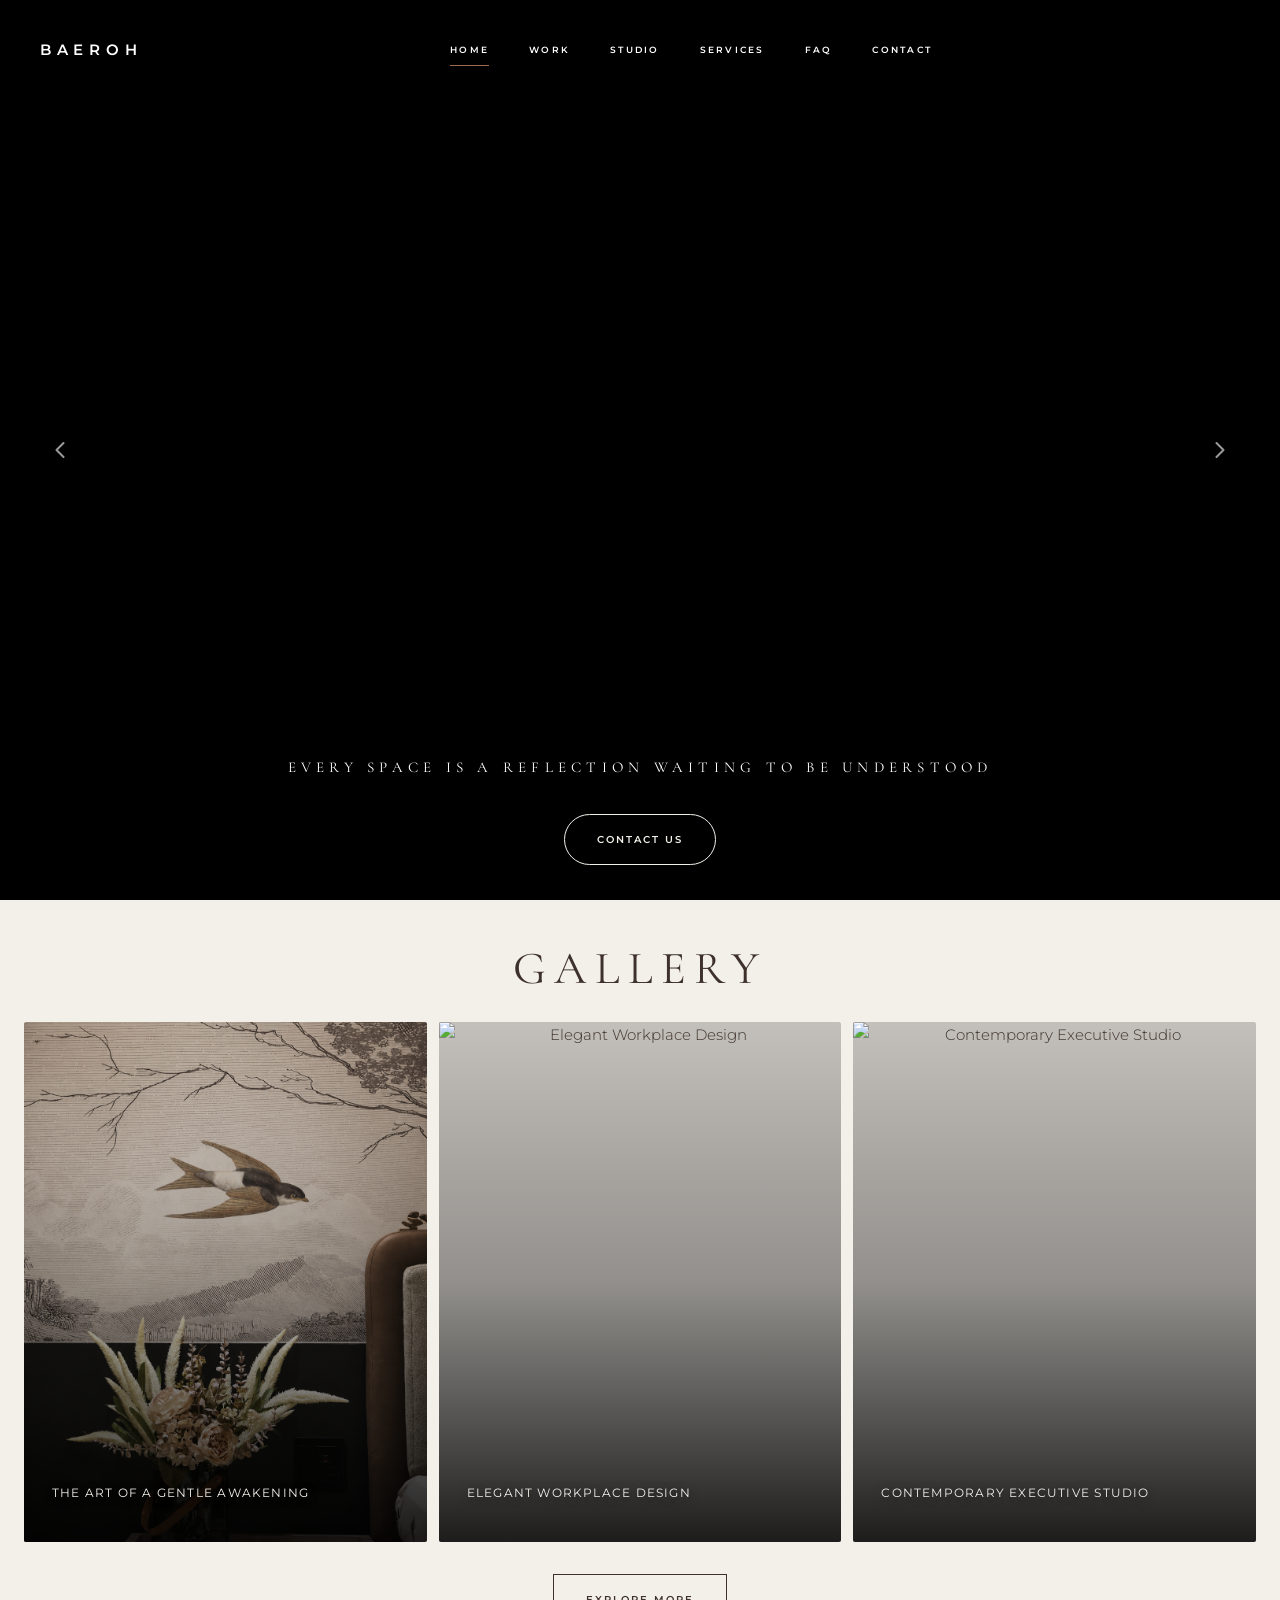
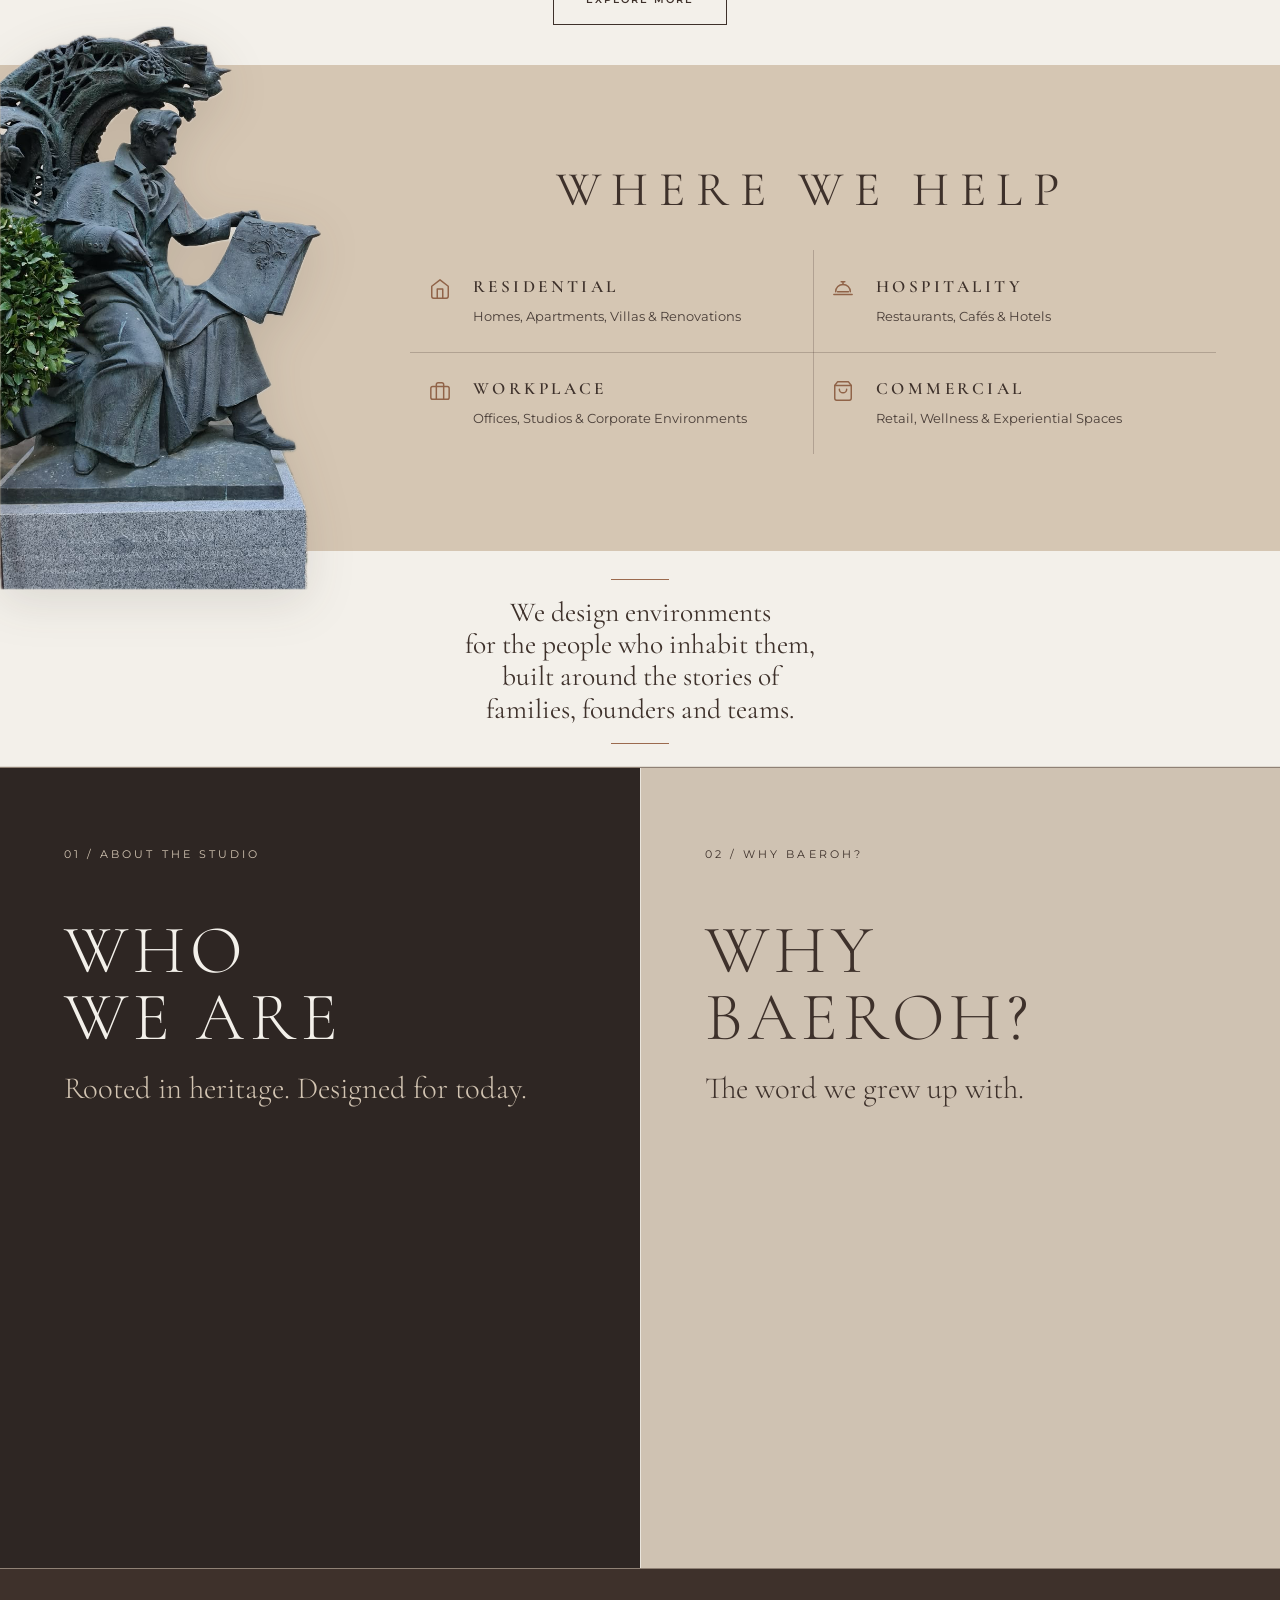
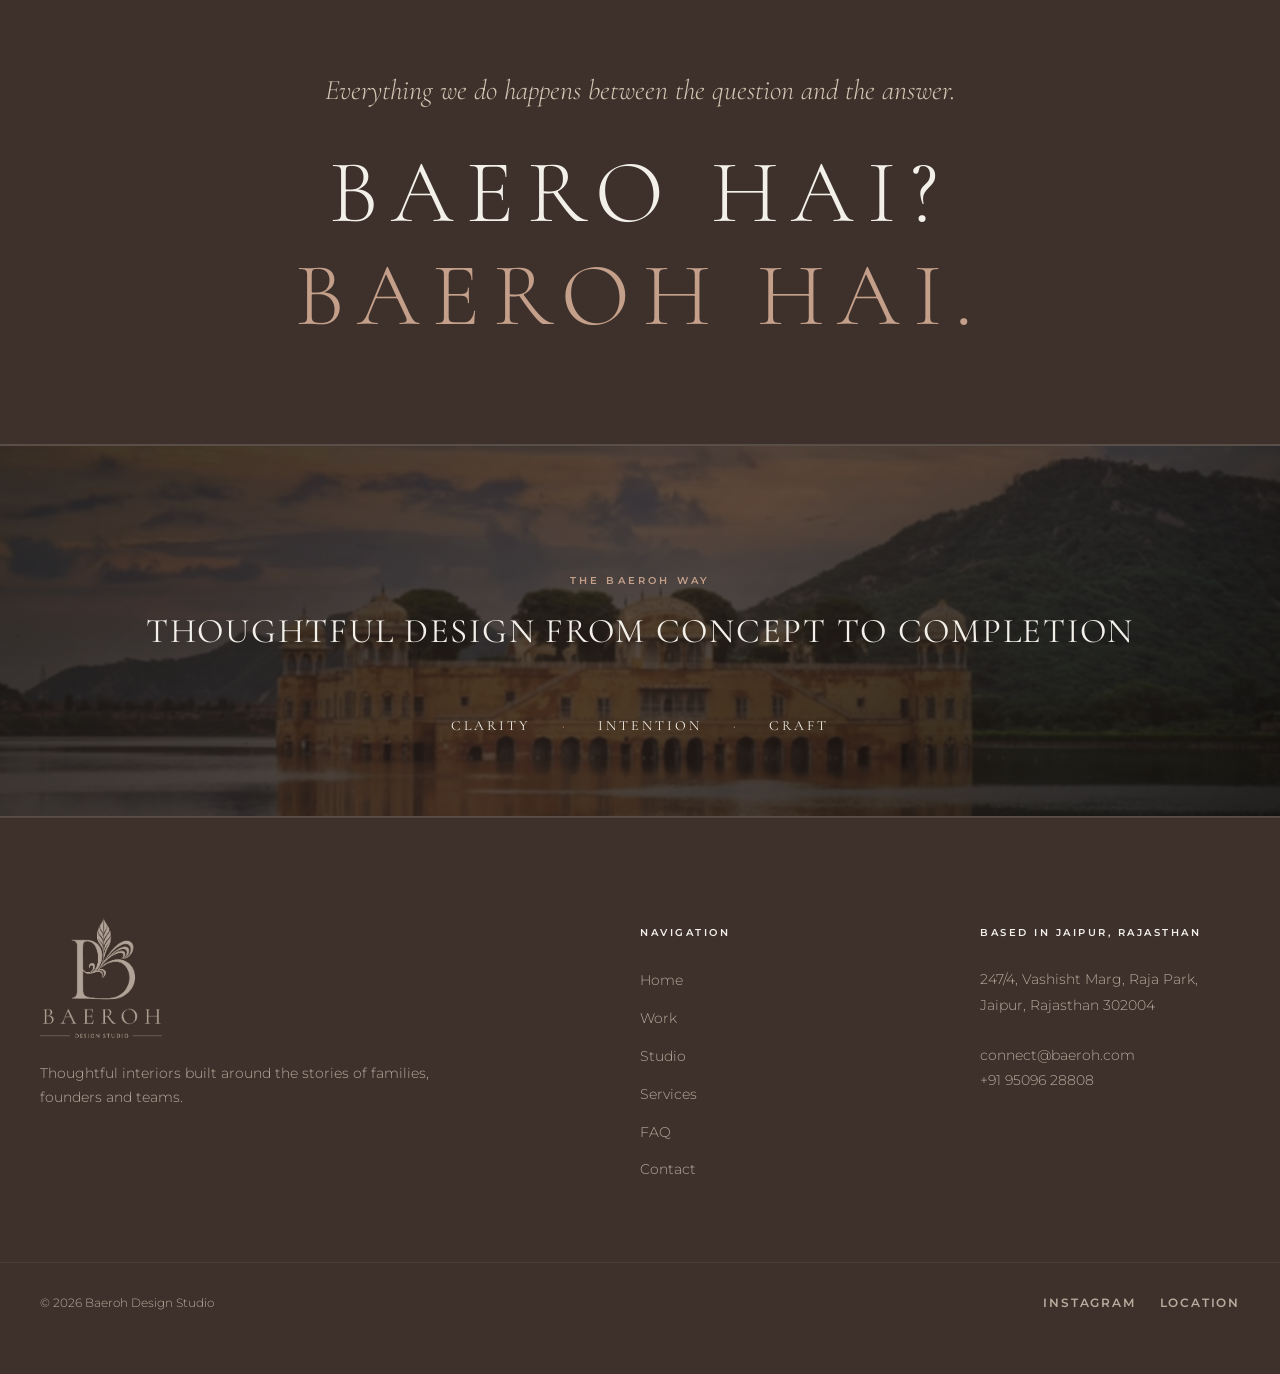
==== index.html @ ee39a7d5 "Restore original typography hierarchy, stacked CormorantGaramond titles and detail classes" ====
<!DOCTYPE html>
<html lang="en">
<head>
  <meta charset="UTF-8">
  <meta name="viewport" content="width=device-width, initial-scale=1.0">
  <script>
    try {
      if (!sessionStorage.getItem('baeroh-loader-seen')) {
        document.documentElement.classList.add('site-loader-enabled');
      }
    } catch (error) {
      document.documentElement.classList.add('site-loader-enabled');
    }
  </script>
  <style>html.site-loader-enabled { background: #3E312B; }</style>
  
  <!-- SEO Meta Tags -->
  <title>Baeroh | Interior Architecture &amp; Design</title>
  <meta name="description" content="Baeroh is an interior architecture and design studio based in Jaipur, Rajasthan, creating thoughtful residential, workplace, hospitality and commercial environments.">
  <link rel="canonical" href="https://aryan13a.github.io/baeroh04/">
  
  <!-- OG Meta Tags -->
  <meta property="og:type" content="website">
  <meta property="og:title" content="Baeroh | Interior Architecture &amp; Design">
  <meta property="og:description" content="We design environments for the people who inhabit them. Thoughtful interior architecture and design.">
  <meta property="og:image" content="https://aryan13a.github.io/baeroh04/assets/logo.png">
  
  <!-- Stylesheets -->
  <link rel="stylesheet" href="style.css?v=9.0">
  <link rel="icon" type="image/png" href="assets/favicon.png?v=6.0">
</head>
<body>
  <div class="site-loader" id="site-loader" role="status" aria-label="Loading Baeroh">
    <div class="site-loader__content">
      <img class="site-loader__logo" src="assets/logo.png" width="614" height="602" alt="Baeroh">
      <span class="site-loader__bar" aria-hidden="true">
        <span class="site-loader__progress"></span>
      </span>
    </div>
  </div>

  <!-- Header -->
  <header id="main-header" class="header-transparent">
    <div class="container header-inner">
      <a href="index.html" class="logo">BAEROH</a>
      <nav>
        <a href="index.html" class="active">Home</a>
        <a href="work.html">Work</a>
        <a href="studio.html">Studio</a>
        <a href="services.html">Services</a>
        <a href="faq.html" data-faq-trigger>FAQ</a>
        <a href="contact.html">Contact</a>
      </nav>
      
      <div style="display: flex; align-items: center; gap: 30px;">
        <button type="button" class="menu-toggle" aria-label="Toggle Menu" aria-expanded="false" aria-controls="mobile-menu">
          <span></span>
          <span></span>
          <span></span>
        </button>
      </div>
    </div>
  </header>

  <!-- Mobile Menu -->
  <div class="mobile-nav" id="mobile-menu" aria-hidden="true" inert>
    <a href="index.html">Home</a>
    <a href="work.html">Work</a>
    <a href="studio.html">Studio</a>
    <a href="services.html">Services</a>
    <a href="faq.html" data-faq-trigger>FAQ</a>
    <a href="contact.html">Contact</a>
  </div>

  <!-- Hero Section with Slideshow (Norm Architects style) -->
  <div class="hero-slider">
    <!-- Slide 1 -->
    <div class="slide active">
      <div class="slide-bg" style="background-image: url('assets/unnamed (1).webp');"></div>
    </div>
    
    <!-- Slide 2 -->
    <div class="slide">
      <div class="slide-bg" style="background-image: url('assets/unnamed (4).webp');"></div>
    </div>
    
    <!-- Slide 3 -->
    <div class="slide">
      <div class="slide-bg" style="background-image: url('assets/bedroom-two.jpeg');"></div>
    </div>

    <div class="slide-content">
      <h1 class="slide-title">Every space is a reflection waiting to be understood</h1>
      <a href="contact.html" class="btn slide-cta-btn">Contact us</a>
    </div>
    
    <!-- Navigation Arrows -->
    <button type="button" class="slider-arrow prev-arrow" aria-label="Previous Slide">
      <svg width="24" height="24" viewBox="0 0 24 24" fill="none" stroke="currentColor" stroke-width="1.8" stroke-linecap="round" stroke-linejoin="round"><polyline points="15 18 9 12 15 6"></polyline></svg>
    </button>
    <button type="button" class="slider-arrow next-arrow" aria-label="Next Slide">
      <svg width="24" height="24" viewBox="0 0 24 24" fill="none" stroke="currentColor" stroke-width="1.8" stroke-linecap="round" stroke-linejoin="round"><polyline points="9 18 15 12 9 6"></polyline></svg>
    </button>
  </div>

  <!-- Selected Work / Recent Projects Section (Home Gallery Accordion) -->
  <section class="fade-in-up home-gallery-section" style="padding-top: 40px; padding-bottom: 40px;">
    <div>
      <div style="margin-bottom: 24px; text-align: center;">
        <h2 class="font-display-section" style="margin: 0; color: var(--color-charcoal);">Gallery</h2>
      </div>

      <div class="home-accordion-container">
        <!-- Project 1: The Art of a Gentle Awakening -->
        <div class="home-accordion-card recent-col" data-project="gentle-awakening">
          <div class="home-accordion-img-wrap">
            <img src="assets/gentle-awakening.png" width="1023" height="1537" alt="The Art of a Gentle Awakening" loading="lazy">
            <div class="home-accordion-overlay">
              <h3 class="home-accordion-title">The Art of a Gentle Awakening</h3>
              <p class="home-accordion-desc">True luxury lies in details that greet you with quiet calm, anchored by grounded tones and refined bedside finishes.</p>
            </div>
          </div>
        </div>

        <!-- Project 2: Elegant Workplace Design -->
        <div class="home-accordion-card recent-col" data-project="elegant-workplace">
          <div class="home-accordion-img-wrap">
            <img src="assets/unnamed (1).webp" width="1219" height="1020" alt="Elegant Workplace Design" loading="lazy">
            <div class="home-accordion-overlay">
              <h3 class="home-accordion-title">Elegant Workplace Design</h3>
              <p class="home-accordion-desc">A tailored corporate studio blending tactile timber, warm tones, and functional elegance.</p>
            </div>
          </div>
        </div>

        <!-- Project 3: Contemporary Executive Studio -->
        <div class="home-accordion-card recent-col" data-project="executive-studio">
          <div class="home-accordion-img-wrap">
            <img src="assets/unnamed (2).webp" width="784" height="1020" alt="Contemporary Executive Studio" loading="lazy">
            <div class="home-accordion-overlay">
              <h3 class="home-accordion-title">Contemporary Executive Studio</h3>
              <p class="home-accordion-desc">Refined workplace architecture crafting an atmosphere of calm authority.</p>
            </div>
          </div>
        </div>
      </div>

      <div style="text-align: center; margin-top: 32px;">
        <a class="btn btn-dark" href="work.html">Explore More</a>
      </div>
    </div>
  </section>

  <!-- Where We Help Section -->
  <section class="where-we-help-section fade-in-up" aria-label="Where We Help">
    <div class="where-we-help-banner-wrapper">
      <div class="where-we-help-statue-container">
        <img src="assets/statue-cutout.png" width="610" height="1070" alt="Architectural statue sculpture" class="where-we-help-statue-img" loading="lazy">
      </div>

      <div class="where-we-help-banner-content">
        <div class="where-we-help-header">
          <h2 class="where-we-help-title">WHERE WE HELP</h2>
        </div>

        <div class="where-we-help-services-grid">
          <article class="where-we-help-service-item">
            <svg class="where-we-help-service-icon" width="22" height="22" viewBox="0 0 24 24" fill="none" stroke="currentColor" stroke-width="1.6" stroke-linecap="round" stroke-linejoin="round" aria-hidden="true">
              <path d="m3 9 9-7 9 7v11a2 2 0 0 1-2 2H5a2 2 0 0 1-2-2z"></path>
              <polyline points="9 22 9 12 15 12 15 22"></polyline>
            </svg>
            <div class="where-we-help-service-copy">
              <h3 class="where-we-help-service-title">RESIDENTIAL</h3>
              <p class="where-we-help-service-desc">Homes, Apartments, Villas &amp; Renovations</p>
            </div>
          </article>

          <article class="where-we-help-service-item">
            <svg class="where-we-help-service-icon" width="22" height="22" viewBox="0 0 24 24" fill="none" stroke="currentColor" stroke-width="1.6" stroke-linecap="round" stroke-linejoin="round" aria-hidden="true">
              <path d="M4 15a8 8 0 0 1 16 0"></path>
              <path d="M2 18h20"></path>
              <path d="M6 15h12"></path>
              <path d="M12 4v3"></path>
              <path d="M10 4h4"></path>
            </svg>
            <div class="where-we-help-service-copy">
              <h3 class="where-we-help-service-title">HOSPITALITY</h3>
              <p class="where-we-help-service-desc">Restaurants, Cafés &amp; Hotels</p>
            </div>
          </article>

          <article class="where-we-help-service-item">
            <svg class="where-we-help-service-icon" width="22" height="22" viewBox="0 0 24 24" fill="none" stroke="currentColor" stroke-width="1.6" stroke-linecap="round" stroke-linejoin="round" aria-hidden="true">
              <rect x="2" y="7" width="20" height="14" rx="2"></rect>
              <path d="M16 21V5a2 2 0 0 0-2-2h-4a2 2 0 0 0-2 2v16"></path>
            </svg>
            <div class="where-we-help-service-copy">
              <h3 class="where-we-help-service-title">WORKPLACE</h3>
              <p class="where-we-help-service-desc">Offices, Studios &amp; Corporate Environments</p>
            </div>
          </article>

          <article class="where-we-help-service-item">
            <svg class="where-we-help-service-icon" width="22" height="22" viewBox="0 0 24 24" fill="none" stroke="currentColor" stroke-width="1.6" stroke-linecap="round" stroke-linejoin="round" aria-hidden="true">
              <path d="M6 2 3 6v14a2 2 0 0 0 2 2h14a2 2 0 0 0 2-2V6l-3-4Z"></path>
              <path d="M3 6h18"></path>
              <path d="M16 10a4 4 0 0 1-8 0"></path>
            </svg>
            <div class="where-we-help-service-copy">
              <h3 class="where-we-help-service-title">COMMERCIAL</h3>
              <p class="where-we-help-service-desc">Retail, Wellness &amp; Experiential Spaces</p>
            </div>
          </article>
        </div>
      </div>
    </div>
  </section>

  <!-- Baeroh Philosophy Quote -->
  <section class="home-philosophy-quote fade-in-up" aria-label="Baeroh Philosophy Quote">
    <div class="home-philosophy-quote__inner">
      <span class="home-philosophy-quote__rule" aria-hidden="true"></span>
      <p>
        <span>We design environments</span>
        <span>for the people who inhabit them,</span>
        <span>built around the stories of</span>
        <span>families, founders and teams.</span>
      </p>
      <span class="home-philosophy-quote__rule" aria-hidden="true"></span>
    </div>
  </section>

  <!-- The Story Behind Baeroh: About the Studio + Why Baeroh? -->
  <section class="story-split" id="story-behind-baeroh" data-story-split aria-label="About the Studio and Why Baeroh">
    <!-- LEFT PANEL: Charcoal -->
    <article class="story-panel story-panel--origin" id="story-panel-origin" data-story-panel="origin" aria-labelledby="story-origin-title" tabindex="0">
      <img class="story-split__image story-split__image--origin" src="assets/charcoal-watermark.png" width="1484" height="1060" alt="" aria-hidden="true" loading="lazy">
      <div class="story-split__inner story-split__inner--origin">
        <div class="story-split__column">
          <span class="story-split__label">01 / ABOUT THE STUDIO</span>
          <h2 class="story-split__title story-split__title--origin" id="story-origin-title">
            <span>WHO</span>
            <span>WE ARE</span>
          </h2>
          <p class="story-split__lead story-split__lead--origin">Rooted in heritage. Designed for today.</p>

          <div class="story-split__footer">
            <div class="story-split__details story-split__details--origin" id="story-origin-details">
              <p class="story-split__detail-lead">Baeroh is an interior design studio based in Jaipur.</p>
              <p>Half of what we know came from Italy, where we learned to see a space long before it exists. The other half came from home, where we learned that seeing is the easy part.</p>
              <p class="story-split__detail-quote">A drawing is only a promise. We stay on site until it is kept.</p>
              <p class="story-split__detail-signoff">We would rather a space be unmistakably yours than unmistakably ours. We know the work is done when someone stands inside it and feels more understood than when they walked in.</p>
            </div>
          </div>
        </div>
      </div>
    </article>

    <!-- RIGHT PANEL: Ivory -->
    <article class="story-panel story-panel--name" id="story-panel-name" data-story-panel="name" aria-labelledby="story-name-title" tabindex="0">
      <img class="story-split__image story-split__image--name" src="assets/mushroom-taupe-watermark.png" width="1484" height="1060" alt="" aria-hidden="true" loading="lazy">
      <div class="story-split__inner story-split__inner--name">
        <div class="story-split__column">
          <span class="story-split__label">02 / WHY BAEROH?</span>
          <h2 class="story-split__title story-split__title--name" id="story-name-title">
            <span>WHY</span>
            <span>BAEROH?</span>
          </h2>
          <p class="story-split__lead">The word we grew up with.</p>

          <div class="story-split__footer">
            <div class="story-split__details story-split__details--name" id="story-name-details">
              <p class="story-split__detail-lead">Some names are invented. Ours was already being spoken.</p>
              <p><em>Baero hai.</em> Do you know? I know. In Rajasthan it is how something worth passing on gets passed on, because nobody knows everything and everybody knows something.</p>
              <p>We pressed the two words together and kept them.</p>
              <p class="story-split__detail-signoff">You know the life. We know the making.</p>
            </div>
          </div>
        </div>
      </div>
    </article>
  </section>

  <!-- BELOW BOTH: Standalone Statement Banner -->
  <section class="story-banner-standalone fade-in-up" aria-label="Between Question and Answer">
    <div class="container text-center">
      <p class="story-banner__kicker">Everything we do happens between the question and the answer.</p>
      <div class="story-banner__heading">
        <span class="story-banner__q">BAERO HAI?</span>
        <span class="story-banner__a">BAEROH HAI.</span>
      </div>
    </div>
  </section>

  <!-- Approach Section -->
  <section class="approach-editorial fade-in-up">
    <div class="approach-editorial-bg" style="background-image: url('assets/approach-section-bg.jpeg');"></div>
    <div class="approach-editorial-mask"></div>
    <div class="approach-editorial-shell">
      <div class="approach-editorial-inner">
        <div class="approach-editorial-heading">
          <span class="font-label">The Baeroh Way</span>
          <h2>Thoughtful Design from Concept to Completion</h2>
        </div>
      </div>
      <p class="approach-editorial-detail">Clarity <span>&middot;</span> Intention <span>&middot;</span> Craft</p>
    </div>
  </section>

  <!-- Project Detail Lightbox (Dynamic Modal) -->
  <div class="project-modal" role="dialog" aria-modal="true" aria-label="Project details" aria-hidden="true" inert>
    <button type="button" class="modal-close" aria-label="Close Project">
      <span></span>Close
    </button>
    <div class="modal-content">
      <!-- Dynamically Injected by JS -->
    </div>
  </div>

  <!-- Footer -->
  <footer>
    <div class="container footer-grid">
      <div class="footer-brand">
        <img src="assets/logo.png" width="614" height="602" alt="Baeroh Logo" class="footer-logo" loading="lazy">
        <p class="font-body-copy" style="font-size: 14px;">Thoughtful interiors built around the stories of families, founders and teams.</p>
      </div>
      <div class="footer-links">
        <span class="font-label" style="color: var(--color-ivory);">Navigation</span>
        <ul style="margin-top: 24px;">
          <li><a href="index.html">Home</a></li>
          <li><a href="work.html">Work</a></li>
          <li><a href="studio.html">Studio</a></li>
          <li><a href="services.html">Services</a></li>
          <li><a href="faq.html" data-faq-trigger>FAQ</a></li>
          <li><a href="contact.html">Contact</a></li>
        </ul>
      </div>
      <div class="footer-links">
        <span class="font-label" style="color: var(--color-ivory);">Based in Jaipur, Rajasthan</span>
        <p style="margin-top: 24px; font-size: 14px; color: var(--color-taupe); line-height: 1.8;">
          <a href="https://www.google.com/maps/place/Baeroh+Design+Studio/@26.8921555,75.8314193,17z/data=!3m1!4b1!4m6!3m5!1s0x396db7003423f92f:0xc23689486fbf39b3!8m2!3d26.8921555!4d75.8314193!16s%2Fg%2F11zbff_2l9?entry=ttu&amp;g_ep=EgoyMDI2MDcyNy4wIKXMDSoASAFQAw%3D%3D" target="_blank" rel="noopener noreferrer" style="color: inherit; text-decoration: none;">247/4, Vashisht Marg, Raja Park,<br>Jaipur, Rajasthan 302004</a><br>
          <br>
          <a href="mailto:connect@baeroh.com">connect@baeroh.com</a><br>
          <a href="tel:+919509628808">+91 95096 28808</a>
        </p>
      </div>
    </div>
    <div class="container footer-bottom">
      <p>&copy; 2026 Baeroh Design Studio</p>
      <div class="social-links">
        <a href="https://www.instagram.com/baerohdesigns/" target="_blank" rel="noopener noreferrer">Instagram</a>
        <a href="https://www.google.com/maps/place/Baeroh+Design+Studio/@26.8921555,75.8314193,17z/data=!3m1!4b1!4m6!3m5!1s0x396db7003423f92f:0xc23689486fbf39b3!8m2!3d26.8921555!4d75.8314193!16s%2Fg%2F11zbff_2l9?entry=ttu&amp;g_ep=EgoyMDI2MDcyNy4wIKXMDSoASAFQAw%3D%3D" target="_blank" rel="noopener noreferrer">Location</a>
      </div>
    </div>
  </footer>


  <!-- Scripts -->
  <script src="script.js?v=7.9"></script>
</body>
</html>
---- style.css ----
/* 
  Baeroh Design Studio CSS Reference & Design System
  Based on the Baeroh Colour & Typography Specification
*/

/* Imports & Fonts */
@import url('https://fonts.googleapis.com/css2?family=Cormorant+Garamond:ital,wght@0,300;0,400;0,500;0,600;1,300;1,400;1,500;1,600&family=Montserrat:ital,wght@0,300;0,400;0,600;0,700;1,300;1,400;1,600;1,700&display=swap');

:root {
  /* Color Tokens */
  --color-ivory: #F3F0EA;
  --color-sand: #D2C4B2;
  --color-taupe: #B8AA9D;
  --color-charcoal: #3E312B;
  --color-olive: #6B6857;
  --color-cinnamon: #9B6A4E;
  --color-cinnamon-tint: #C49F8A;
  --color-cinnamon-deep: #906348;
  --color-sandstone: #8D806F;
  --color-where-help: #D5C6B3;

  /* Typography */
  --font-display: 'Cormorant Garamond', serif;
  --font-body: 'Montserrat', sans-serif;

  /* Grid & Spacing */
  --max-width: 1280px;
  --header-height: 100px;
  --header-height-fixed: 80px;
}

/* Reset & Base Styles */
* {
  box-sizing: border-box;
  margin: 0;
  padding: 0;
}

html {
  scroll-behavior: smooth;
  background-color: var(--color-ivory);
  color: var(--color-charcoal);
  font-family: var(--font-body);
  font-weight: 300; /* Body copy is Light (300) */
  -webkit-font-smoothing: antialiased;
  max-width: 100%;
  overflow-x: hidden;
  scrollbar-width: none;
  -ms-overflow-style: none;
}

body {
  max-width: 100%;
  overflow-x: hidden;
  line-height: 1.7;
  font-size: 15px;
  scrollbar-width: none;
  -ms-overflow-style: none;
}

/* Branded page loader */
.site-loader {
  position: fixed;
  inset: 0;
  z-index: 20000;
  display: none;
  place-items: center;
  overflow: hidden;
  min-height: 100vh;
  min-height: 100svh;
  padding:
    env(safe-area-inset-top)
    env(safe-area-inset-right)
    env(safe-area-inset-bottom)
    env(safe-area-inset-left);
  background: var(--color-charcoal);
  clip-path: inset(0);
  opacity: 0;
  visibility: hidden;
  pointer-events: none;
  transition:
    opacity 250ms ease-out,
    visibility 250ms step-start,
    clip-path 500ms cubic-bezier(0.22, 1, 0.36, 1);
}

html.site-loader-enabled,
html.site-loader-enabled body {
  overflow: hidden;
}

html.site-loader-enabled .site-loader {
  display: grid;
}

.site-loader.is-active {
  opacity: 1;
  visibility: visible;
  pointer-events: auto;
}

.site-loader__content {
  display: flex;
  flex-direction: column;
  align-items: center;
  gap: clamp(26px, 3.2vh, 36px);
  transform: translateY(-4vh);
  transition:
    opacity 250ms ease-out,
    transform 250ms ease-out;
}

.site-loader__logo {
  display: block;
  width: clamp(142px, 13vw, 188px);
  height: auto;
  opacity: 0;
  transform: translateY(8px);
  transition:
    opacity 450ms ease-out 80ms,
    transform 450ms cubic-bezier(0.22, 1, 0.36, 1) 80ms;
}

.site-loader.is-active .site-loader__logo {
  opacity: 1;
  transform: translateY(0);
}

.site-loader__bar {
  position: relative;
  display: block;
  width: 240px;
  height: 2px;
  overflow: hidden;
  background: rgba(243, 240, 234, 0.18);
  opacity: 0;
  transition: opacity 300ms ease-out 230ms;
}

.site-loader.is-active .site-loader__bar {
  opacity: 1;
}

.site-loader__progress {
  position: absolute;
  inset: 0;
  background: var(--color-cinnamon);
  transform: scaleX(0);
  transform-origin: left center;
  transition: transform 320ms ease-out;
}

.site-loader.is-content-leaving .site-loader__content {
  opacity: 0;
  transform: translateY(calc(-4vh - 6px));
}

.site-loader.is-leaving {
  clip-path: inset(0 0 100% 0);
  pointer-events: none;
}

@media (max-width: 768px) {
  .site-loader__content {
    gap: 26px;
  }

  .site-loader__logo {
    width: 138px;
  }

  .site-loader__bar {
    width: 170px;
  }
}

@media (prefers-reduced-motion: reduce) {
  .site-loader,
  .site-loader__content,
  .site-loader__logo,
  .site-loader__bar,
  .site-loader__progress {
    transform: none;
    transition:
      opacity 180ms ease-out,
      visibility 180ms step-start;
  }

  .site-loader.is-leaving {
    clip-path: inset(0);
    opacity: 0;
    visibility: hidden;
  }
}

h1, h2, h3, h4, h5, h6 {
  font-family: var(--font-display);
  font-weight: 400;
  text-transform: uppercase;
  letter-spacing: 0.18em;
}

a {
  color: inherit;
  text-decoration: none;
  transition: color 0.3s ease, border-color 0.3s ease;
}

:where(a, button, input, textarea, select, [tabindex]):focus-visible {
  outline: 2px solid var(--color-cinnamon);
  outline-offset: 4px;
}

/* Hide the document scrollbar without disabling scrolling. */
html::-webkit-scrollbar,
body::-webkit-scrollbar {
  width: 0;
  height: 0;
  display: none;
}

/* Typography Classes */
.font-display-hero {
  font-family: var(--font-display);
  font-weight: 300;
  font-size: clamp(44px, 6vw, 84px);
  line-height: 1.1;
  text-transform: uppercase;
  letter-spacing: 0.18em;
  overflow-wrap: break-word;
  word-wrap: break-word;
}

@media (max-width: 768px) {
  .font-display-hero {
    font-size: clamp(28px, 8vw, 48px);
    letter-spacing: 0.1em;
  }
}

.font-display-section {
  font-family: var(--font-display);
  font-weight: 400;
  font-size: clamp(28px, 4vw, 46px);
  line-height: 1.25;
  text-transform: uppercase;
  letter-spacing: 0.18em;
}

.font-display-lead {
  font-family: var(--font-display);
  font-weight: 300;
  font-size: clamp(16px, 2vw, 22px);
  line-height: 1.5;
}

.font-body-copy {
  font-family: var(--font-body);
  font-weight: 300;
  font-size: 15px;
  line-height: 1.7;
}

/* Capitalized labels */
.font-label {
  font-family: var(--font-body);
  font-weight: 600;
  font-size: 10px;
  line-height: 1.3;
  text-transform: uppercase;
  letter-spacing: 0.25em;
  color: var(--color-olive);
}

.font-quote {
  font-family: var(--font-body);
  font-style: italic;
  font-weight: 300;
  font-size: clamp(16px, 2.2vw, 26px);
  line-height: 1.5;
}

/* Emphasis inside body copy is italic Cormorant Garamond, not bold Montserrat */
.em-serif {
  font-family: var(--font-display);
  font-style: italic;
  font-weight: 400;
}

/* Layout Utilities */
.container {
  width: 100%;
  max-width: var(--max-width);
  margin: 0 auto;
  padding: 0 40px;
}

@media (max-width: 768px) {
  .container {
    padding: 0 24px;
  }
}

section {
  padding: 120px 0;
  position: relative;
}

@media (max-width: 768px) {
  section {
    padding: 80px 0;
  }
}

.bg-sand {
  background-color: var(--color-sand);
}

.bg-charcoal {
  background-color: var(--color-charcoal);
  color: var(--color-ivory);
}

.bg-charcoal .font-label {
  color: var(--color-taupe);
}

.bg-charcoal .cinnamon-text {
  color: var(--color-cinnamon-tint);
}

.cinnamon-text {
  color: var(--color-cinnamon-deep);
}

.methodology-heading {
  margin-top: 20px;
  color: var(--color-ivory);
  font-size: clamp(30px, 2.8vw, 42px);
  letter-spacing: 0.12em;
  white-space: nowrap;
}

.methodology-intro {
  max-width: none;
}

@media (max-width: 768px) {
  .methodology-heading {
    font-size: clamp(28px, 8vw, 38px);
    white-space: normal;
  }
}

/* Header & Navigation */
header {
  position: fixed;
  top: 0;
  left: 0;
  width: 100%;
  height: var(--header-height);
  z-index: 1100;
  display: flex;
  align-items: center;
  transition: all 0.5s cubic-bezier(0.16, 1, 0.3, 1);
  background-color: transparent;
}

header.scrolled {
  height: var(--header-height-fixed);
  background-color: rgba(243, 240, 234, 0.95);
  backdrop-filter: blur(10px);
  border-bottom: 1px solid var(--color-sandstone);
}

header .header-inner {
  display: flex;
  justify-content: space-between;
  align-items: center;
  width: 100%;
}

.logo {
  display: flex;
  align-items: center;
  font-family: var(--font-body);
  font-weight: 600;
  font-size: 15px;
  text-transform: uppercase;
  letter-spacing: 0.38em;
  color: var(--color-charcoal);
  transition: color 0.4s ease, opacity 0.3s ease;
  text-decoration: none;
}

.logo:hover {
  opacity: 0.85;
}

header.header-transparent .logo {
  color: #ffffff;
}

header.scrolled .logo {
  color: var(--color-charcoal);
}

header.menu-open .logo {
  color: var(--color-charcoal) !important;
}

header nav {
  display: flex;
  gap: 40px;
}

header nav a {
  position: relative;
  font-family: var(--font-body);
  font-weight: 600;
  font-size: 9px;
  text-transform: uppercase;
  letter-spacing: 0.25em;
  padding: 8px 0;
  color: var(--color-charcoal);
  transition: color 0.4s ease;
}

header.header-transparent nav a {
  color: #ffffff;
}

header nav a::after {
  content: '';
  position: absolute;
  bottom: 0;
  left: 0;
  width: 100%;
  height: 1px;
  background-color: var(--color-cinnamon);
  transform: scaleX(0);
  transform-origin: right;
  transition: transform 0.4s cubic-bezier(0.16, 1, 0.3, 1);
}

header nav a:hover::after,
header nav a.active::after {
  transform: scaleX(1);
  transform-origin: left;
}

.search-icon-btn {
  color: var(--color-charcoal);
  transition: color 0.4s ease;
}

header.header-transparent .search-icon-btn {
  color: #ffffff;
}

/* Mobile Menu Toggle */
.menu-toggle {
  display: none;
  flex-direction: column;
  justify-content: space-between;
  width: 22px;
  height: 11px;
  padding: 0;
  background: transparent;
  border: none;
  cursor: pointer;
  z-index: 110;
}
body.modal-active .menu-toggle {
  display: none !important;
}

.menu-toggle span {
  width: 100%;
  height: 1px;
  background-color: var(--color-charcoal);
  transition: all 0.3s ease;
}

header.header-transparent .menu-toggle span {
  background-color: #ffffff;
}

@media (max-width: 768px) {
  :root {
    --header-height: 72px;
    --header-height-fixed: 64px;
  }

  header nav {
    display: none;
  }

  .menu-toggle {
    display: flex;
  }

  header .container {
    padding-inline: 22px;
  }
}

/* Mobile Fullscreen Menu */
.mobile-nav {
  position: fixed;
  top: 0;
  left: 0;
  width: 100%;
  height: 100vh;
  height: 100dvh;
  background-color: var(--color-ivory);
  z-index: 1090;
  display: flex;
  flex-direction: column;
  justify-content: center;
  align-items: center;
  gap: 24px;
  opacity: 0;
  pointer-events: none;
  transition: opacity 0.5s ease;
}

.mobile-nav.active {
  opacity: 1;
  pointer-events: auto;
}

.mobile-nav a {
  font-family: var(--font-body);
  font-weight: 600;
  font-size: 16px;
  text-transform: uppercase;
  letter-spacing: 0.25em;
  color: var(--color-charcoal);
  transition: color 0.3s ease;
}

.mobile-nav a:hover {
  color: var(--color-cinnamon);
}

.menu-toggle.active span:nth-child(1) {
  transform: translateY(5px) rotate(45deg);
}

.menu-toggle.active span:nth-child(2) {
  opacity: 0;
}

.menu-toggle.active span:nth-child(3) {
  transform: translateY(-5px) rotate(-45deg);
}

.menu-toggle.active span {
  background-color: var(--color-charcoal) !important;
}

/* Hero Section & Slider (Norm Architects style) */
.hero-slider {
  position: relative;
  width: 100%;
  height: 100vh;
  overflow: hidden;
  background-color: #000000;
}

.slide {
  position: absolute;
  top: 0;
  left: 0;
  width: 100%;
  height: 100%;
  opacity: 0;
  transition: opacity 1.5s cubic-bezier(0.25, 0.46, 0.45, 0.94);
  display: flex;
  flex-direction: column;
  justify-content: flex-end;
  align-items: center;
  z-index: 1;
}

.slide.active {
  opacity: 1;
  z-index: 2;
}

.slide-bg {
  position: absolute;
  top: 0;
  left: 0;
  width: 100%;
  height: 100%;
  background-size: cover;
  background-position: center;
  transform: scale(1.02);
  transition: transform 8s cubic-bezier(0.25, 0.46, 0.45, 0.94);
  filter: brightness(0.7);
}

.slide.active .slide-bg {
  transform: scale(1);
}

.slide-content {
  position: absolute;
  left: 50%;
  bottom: 35px; /* Shifted downwards */
  z-index: 3;
  color: #ffffff;
  text-align: center;
  width: 100%;
  max-width: 800px;
  padding: 0 40px;
  transform: translateX(-50%);
  opacity: 1;
}

.slide-title {
  font-family: var(--font-display);
  font-weight: 400;
  font-size: 15px;
  text-transform: uppercase;
  letter-spacing: 0.35em;
  margin-bottom: 24px;
  color: #ffffff;
}

.slide-cta-btn {
  display: inline-flex;
  align-items: center;
  justify-content: center;
  margin-top: 10px;
  text-decoration: none;
  backdrop-filter: blur(6px);
  background-color: rgba(255, 255, 255, 0.12);
  border: 1px solid rgba(255, 255, 255, 0.4);
  color: #ffffff;
  padding: 12px 32px;
  border-radius: 50px;
  font-family: var(--font-body);
  font-weight: 600;
  font-size: 11px;
  letter-spacing: 0.2em;
  text-transform: uppercase;
  transition: all 0.35s cubic-bezier(0.16, 1, 0.3, 1);
}

.slide-cta-btn:hover {
  background-color: #ffffff;
  color: var(--color-charcoal);
  border-color: #ffffff;
  transform: translateY(-2px);
  box-shadow: 0 8px 24px rgba(0, 0, 0, 0.2);
}

.slide-desc {
  display: none;
}

/* Slider Controls */
.slider-arrow {
  position: absolute;
  top: 50%;
  transform: translateY(-50%);
  background: transparent;
  border: none;
  color: rgba(255, 255, 255, 0.6);
  cursor: pointer;
  z-index: 10;
  padding: 16px;
  display: flex;
  align-items: center;
  justify-content: center;
  transition: color 0.3s ease, transform 0.3s ease;
  outline: none;
}

.slider-arrow svg {
  width: 28px;
  height: 28px;
  stroke: currentColor;
  transition: transform 0.3s cubic-bezier(0.16, 1, 0.3, 1);
}

.slider-arrow:hover {
  color: #ffffff;
}

.prev-arrow {
  left: 30px;
}

.prev-arrow:hover svg {
  transform: translateX(-4px);
}

.next-arrow {
  right: 30px;
}

.next-arrow:hover svg {
  transform: translateX(4px);
}

.slider-dots {
  position: absolute;
  bottom: 40px;
  left: 50%;
  transform: translateX(-50%);
  z-index: 10;
  display: none !important;
  gap: 8px;
}

.slider-dot {
  position: relative;
  flex: 1 1 33.333%;
  width: 40px;
  height: 32px;
  padding: 0;
  border: 0;
  background: transparent;
  cursor: pointer;
}

.slider-dot::after {
  content: '';
  position: absolute;
  top: 50%;
  left: 0;
  width: 100%;
  height: 2px;
  background: transparent;
  transform: translateY(-50%);
  transition: background-color 360ms ease-out;
}

.slider-dot.active::after {
  background-color: var(--color-cinnamon-tint);
}

.slider-dot:focus-visible {
  outline: 1px solid rgba(243, 240, 234, 0.8);
  outline-offset: 1px;
}

/* Buttons */
.btn-group {
  display: flex;
  gap: 20px;
  justify-content: center;
  margin-top: 40px;
}

.btn {
  display: inline-block;
  font-family: var(--font-body);
  font-weight: 600;
  font-size: 10px;
  text-transform: uppercase;
  letter-spacing: 0.2em;
  padding: 16px 32px;
  border: 1px solid var(--color-ivory);
  background-color: transparent;
  color: var(--color-ivory);
  cursor: pointer;
  transition: all 0.3s ease;
}

.btn:hover {
  background-color: var(--color-ivory);
  color: var(--color-charcoal);
}

.btn-primary {
  background-color: var(--color-cinnamon);
  border-color: var(--color-cinnamon);
}

.btn-primary:hover {
  background-color: var(--color-cinnamon-deep);
  border-color: var(--color-cinnamon-deep);
  color: var(--color-ivory);
}

.btn-dark {
  border-color: var(--color-charcoal);
  color: var(--color-charcoal);
}

.btn-dark:hover {
  background-color: var(--color-charcoal);
  color: var(--color-ivory);
}

/* Hero Slider Responsiveness Optimization */
@media (max-width: 768px) {
  .hero-slider {
    height: 80vh;
    height: 80dvh;
  }
  .slide-content {
    bottom: 30px;
    padding: 0 24px;
  }
  .slide-desc {
    font-size: 12px;
    max-width: 580px;
    margin: 0 auto;
  }
  .prev-arrow {
    left: 12px;
  }
  .next-arrow {
    right: 12px;
  }
  .slider-arrow {
    font-size: 20px;
    padding: 10px;
  }

  /* Optimize Background Position focal points for mobile view */
  .slide:nth-of-type(1) .slide-bg {
    background-position: 35% center;
  }
  .slide:nth-of-type(2) .slide-bg {
    background-position: 75% center;
  }
  .slide:nth-of-type(3) .slide-bg {
    background-position: 40% center;
  }
  .slide:nth-of-type(4) .slide-bg {
    background-position: 25% center;
  }
}

@media (max-width: 500px) {
  .slide-content {
    bottom: 25px;
  }
}

/* Text Section & Spacing */
.text-lead-container {
  max-width: 800px;
  margin: 0 auto 60px auto;
  text-align: center;
}

.text-lead-container h2 {
  margin-bottom: 24px;
}

.narrative-editorial {
  background-color: var(--color-ivory);
  overflow: hidden;
  padding: 60px 0 50px;
}

.narrative-editorial-inner {
  width: 100%;
  max-width: 1400px;
  margin: 0 auto;
  padding: 0 7vw;
  display: grid;
  grid-template-columns: minmax(0, 58%) minmax(0, 42%);
  gap: clamp(48px, 6vw, 90px);
  align-items: center;
}

.narrative-copy {
  display: grid;
  grid-template-columns: 1px minmax(0, 1fr);
  gap: 34px;
  align-items: start;
  max-width: 620px;
  animation: narrativeFadeUp 900ms cubic-bezier(0.16, 1, 0.3, 1) both;
}

.narrative-rule {
  width: 1px;
  height: 100%;
  min-height: 220px;
  background: linear-gradient(180deg, var(--color-cinnamon), rgba(155, 106, 78, 0.08));
}

.narrative-label {
  color: var(--color-cinnamon);
  letter-spacing: 0.32em;
}

.narrative-editorial-title {
  margin-top: 14px;
  max-width: 560px;
  font-family: var(--font-display);
  font-weight: 400;
  font-size: clamp(36px, 4vw, 54px);
  line-height: 1.08;
  text-transform: uppercase;
  letter-spacing: 0.14em;
  color: var(--color-charcoal);
}

.narrative-kicker {
  margin-top: 16px;
  max-width: 520px;
  font-family: var(--font-display);
  font-weight: 300;
  font-size: clamp(18px, 1.8vw, 24px);
  line-height: 1.35;
  color: var(--color-sandstone);
}

.narrative-body {
  margin-top: 14px;
  max-width: 520px;
  font-family: var(--font-body);
  font-weight: 300;
  font-size: clamp(15px, 1.2vw, 17px);
  line-height: 1.7;
  color: var(--color-olive);
}

.narrative-italic {
  margin-top: 16px;
  max-width: 520px;
  font-family: var(--font-display) !important;
  font-style: normal !important;
  font-weight: 400;
  font-size: clamp(22px, 2.5vw, 32px);
  line-height: 1.28;
  color: var(--color-charcoal);
}

.narrative-statement {
  margin-top: 20px;
  font-family: var(--font-body) !important;
  font-weight: 700 !important;
  font-size: clamp(28px, 3.2vw, 44px) !important;
  line-height: 1.05;
  color: var(--color-cinnamon);
}

.narrative-visual {
  margin: 0 auto;
  max-width: 420px;
  width: 100%;
  animation: narrativeImageReveal 1000ms cubic-bezier(0.16, 1, 0.3, 1) 120ms both;
}

.narrative-image-wrap {
  position: relative;
  overflow: hidden;
  aspect-ratio: 4 / 3.8;
  background-color: var(--color-sand);
  border-radius: 2px;
  box-shadow: 0 26px 60px rgba(62, 49, 43, 0.08);
}

.narrative-image-wrap::after {
  content: '';
  position: absolute;
  inset: 0;
  background: linear-gradient(135deg, rgba(155, 106, 78, 0.08), rgba(62, 49, 43, 0.12));
  pointer-events: none;
}

.narrative-image-wrap img {
  width: 100%;
  height: 100%;
  display: block;
  object-fit: cover;
  object-position: center;
  transform: scale(1);
  animation: narrativeImageSettle 1000ms cubic-bezier(0.16, 1, 0.3, 1) 120ms both;
}

.narrative-visual figcaption {
  margin-top: 16px;
  font-family: var(--font-body);
  font-weight: 600;
  font-size: 10px;
  letter-spacing: 0.25em;
  line-height: 1.4;
  text-transform: uppercase;
  color: var(--color-sandstone);
}

.philosophy-strip {
  background-color: var(--color-ivory);
  padding: 26px 7vw;
  border-top: 1px solid rgba(141, 128, 111, 0.32);
  border-bottom: 1px solid rgba(141, 128, 111, 0.32);
}

.philosophy-strip p {
  margin: 0 auto;
  max-width: 1400px;
  text-align: center;
  font-family: var(--font-body);
  font-weight: 600;
  font-size: 10px;
  line-height: 1.6;
  letter-spacing: 0.28em;
  text-transform: uppercase;
  color: var(--color-sandstone);
}

.philosophy-strip span {
  color: var(--color-cinnamon);
  margin: 0 18px;
}

.approach-editorial {
  position: relative;
  overflow: hidden;
  background-color: var(--color-charcoal);
  padding: 120px 0 80px;
  border-top: 1px solid rgba(243, 240, 234, 0.15);
  border-bottom: 1px solid rgba(243, 240, 234, 0.15);
  color: var(--color-ivory);
}

.approach-editorial-bg {
  position: absolute;
  inset: 0;
  background-size: cover;
  background-position: center;
  background-repeat: no-repeat;
  filter: brightness(0.85);
  transform: scale(1.02);
  transition: transform 1.5s cubic-bezier(0.16, 1, 0.3, 1);
  z-index: 1;
}

.approach-editorial:hover .approach-editorial-bg {
  transform: scale(1.04);
}

.approach-editorial-mask {
  position: absolute;
  inset: 0;
  background: linear-gradient(135deg, rgba(25, 20, 17, 0.82) 0%, rgba(45, 35, 30, 0.72) 50%, rgba(20, 16, 14, 0.85) 100%);
  backdrop-filter: blur(1px);
  z-index: 2;
}

.approach-editorial-shell {
  position: relative;
  z-index: 3;
  width: 100%;
  max-width: 1400px;
  margin: 0 auto;
  padding: 0 7vw;
}

.approach-editorial-inner {
  display: flex;
  justify-content: center;
  align-items: center;
  text-align: center;
}

.approach-editorial-heading {
  border-left: none;
  padding-left: 0;
  text-align: center;
  animation: narrativeFadeUp 820ms cubic-bezier(0.16, 1, 0.3, 1) both;
}

.approach-editorial-heading .font-label {
  color: var(--color-cinnamon-tint);
  letter-spacing: 0.32em;
}

.approach-editorial-heading h2 {
  margin-top: 20px;
  font-family: var(--font-display);
  font-weight: 400;
  font-size: clamp(24px, 2.7vw, 42px);
  line-height: 1.2;
  letter-spacing: 0.05em;
  text-transform: uppercase;
  color: var(--color-ivory);
  white-space: nowrap;
}

@media (max-width: 900px) {
  .approach-editorial-heading h2 {
    white-space: normal;
  }
}

.approach-editorial-body {
  max-width: 570px;
  margin-top: 34px;
  font-family: var(--font-body);
  font-weight: 300;
  font-size: clamp(16px, 1.35vw, 19px);
  line-height: 1.85;
  color: var(--color-taupe);
}

.approach-editorial-copy {
  max-width: 560px;
  animation: narrativeFadeUp 820ms cubic-bezier(0.16, 1, 0.3, 1) 120ms both;
}

.approach-editorial-divider {
  width: 100%;
  height: 1px;
  margin: 0 0 50px;
  background-color: rgba(243, 240, 234, 0.2);
}

.approach-editorial-statement {
  margin: 0;
  font-family: var(--font-body);
  font-weight: 300;
  font-size: clamp(20px, 1.8vw, 28px);
  line-height: 1.6;
  letter-spacing: 0.02em;
  color: var(--color-ivory);
  text-shadow: 0 2px 14px rgba(0, 0, 0, 0.4);
}

.approach-editorial-detail {
  margin: 62px 0 0;
  text-align: center;
  font-family: var(--font-display);
  font-weight: 400;
  font-size: 14px;
  line-height: 1.5;
  letter-spacing: 0.22em;
  text-transform: uppercase;
  color: var(--color-ivory);
}

.approach-editorial-detail span {
  color: var(--color-cinnamon-tint);
  margin: 0 24px;
}

@keyframes narrativeFadeUp {
  from {
    opacity: 0;
    transform: translateY(28px);
  }
  to {
    opacity: 1;
    transform: translateY(0);
  }
}

@keyframes narrativeImageReveal {
  from {
    opacity: 0;
    clip-path: inset(0 0 100% 0);
  }
  to {
    opacity: 1;
    clip-path: inset(0 0 0 0);
  }
}

@keyframes narrativeImageSettle {
  from {
    transform: scale(1.03);
  }
  to {
    transform: scale(1);
  }
}

@media (max-width: 1024px) {
  .narrative-editorial {
    padding: 100px 0 90px;
  }

  .narrative-editorial-inner {
    grid-template-columns: 1fr;
    gap: 58px;
  }

  .narrative-copy {
    max-width: 720px;
  }

  .narrative-visual {
    margin-right: 0;
    max-width: 760px;
  }

  .approach-editorial-inner {
    column-gap: 54px;
  }

  .approach-editorial-heading h2 {
    font-size: clamp(36px, 4vw, 42px);
  }

  .approach-editorial-statement {
    font-size: clamp(31px, 3.8vw, 38px);
  }
}

@media (max-width: 768px) {
  .narrative-editorial {
    padding: 82px 0 72px;
  }

  .narrative-editorial-inner {
    padding: 0 24px;
    gap: 42px;
  }

  .narrative-copy {
    grid-template-columns: 1fr;
    gap: 22px;
  }

  .narrative-rule {
    width: 72px;
    height: 1px;
    min-height: 1px;
    background: linear-gradient(90deg, var(--color-cinnamon), rgba(155, 106, 78, 0.08));
  }

  .narrative-editorial-title {
    font-size: clamp(34px, 10vw, 46px);
    letter-spacing: 0.1em;
  }

  .narrative-kicker,
  .narrative-body,
  .narrative-italic {
    max-width: none;
  }

  .narrative-image-wrap {
    aspect-ratio: 4 / 5;
  }

  .philosophy-strip {
    padding: 22px 24px;
  }

  .philosophy-strip p {
    text-align: left;
  }

  .philosophy-strip span {
    margin: 0 10px;
  }

  .approach-editorial {
    padding: 76px 0 56px;
  }

  .approach-editorial-shell {
    padding: 0 24px;
  }

  .approach-editorial-inner {
    grid-template-columns: minmax(0, 1fr);
    gap: 48px;
  }

  .approach-editorial-heading {
    padding-left: 22px;
    min-width: 0;
  }

  .approach-editorial-heading h2 {
    margin-top: 24px;
    font-size: clamp(34px, 9.4vw, 42px);
    line-height: 1.14;
    letter-spacing: 0.035em;
    overflow-wrap: anywhere;
  }

  .approach-editorial-body {
    margin-top: 26px;
    font-size: 15px;
    line-height: 1.78;
  }

  .approach-editorial-copy {
    width: 100%;
    min-width: 0;
    max-width: none;
  }

  .approach-editorial-divider {
    margin: 0 0 30px;
  }

  .approach-statement-card {
    padding: 30px 22px;
  }

  .approach-statement-card .approach-editorial-statement {
    font-size: clamp(22px, 6vw, 30px);
    line-height: 1.34;
  }

  .approach-editorial-statement {
    font-size: clamp(28px, 8vw, 34px);
    line-height: 1.34;
  }

  .approach-editorial-detail {
    margin-top: 44px;
    font-size: 12px;
    letter-spacing: 0.18em;
  }

  .approach-editorial-detail span {
    margin: 0 12px;
  }
}

@media (prefers-reduced-motion: reduce) {
  .narrative-copy,
  .narrative-visual,
  .narrative-image-wrap img,
  .approach-editorial-heading,
  .approach-editorial-copy,
  .process-intro {
    animation: none;
  }
}

.bullet-list {
  list-style: none;
  margin-bottom: 40px;
  display: flex;
  flex-direction: column;
  gap: 15px;
}

.bullet-list li {
  font-family: var(--font-display);
  font-size: 24px;
  line-height: 1.4;
  color: var(--color-olive);
  position: relative;
  padding-left: 0;
  transition: color 0.3s ease;
}

.bullet-list li:hover {
  color: var(--color-charcoal);
}

/* Two Column Layouts */
.grid-2col {
  display: grid;
  grid-template-columns: 1fr 1fr;
  gap: 80px;
  align-items: center;
}

@media (max-width: 900px) {
  .grid-2col {
    grid-template-columns: 1fr;
    gap: 40px;
  }
}

.text-block h3 {
  margin-bottom: 24px;
  color: var(--color-cinnamon);
}

.text-block p {
  margin-bottom: 20px;
  color: var(--color-olive);
}

/* Staggered Editorial Project Gallery */
.project-gallery-title {
  margin-bottom: 60px;
  text-align: center;
}

.project-gallery {
  display: grid;
  grid-template-columns: repeat(12, 1fr);
  gap: 40px;
  row-gap: 80px;
}

@media (max-width: 768px) {
  .project-gallery {
    display: flex;
    flex-direction: column;
    gap: 40px;
  }
}

.project-card {
  position: relative;
  cursor: pointer;
  overflow: hidden;
}

.project-card .img-wrapper {
  overflow: hidden;
  position: relative;
  aspect-ratio: 4 / 5;
  background-color: var(--color-sand);
}

.project-card img {
  width: 100%;
  height: 100%;
  object-fit: cover;
  transition: transform 1.2s cubic-bezier(0.16, 1, 0.3, 1);
}

.project-card:hover img {
  transform: scale(1.04);
}

.project-card .project-info {
  margin-top: 16px;
  display: flex;
  justify-content: space-between;
  align-items: baseline;
}

.project-card .project-title {
  font-family: var(--font-display);
  font-size: 20px;
  font-weight: 400;
  color: var(--color-charcoal);
}

.project-card .project-category {
  font-family: var(--font-body);
  font-size: 9px;
  font-weight: 600;
  text-transform: uppercase;
  letter-spacing: 0.15em;
  color: var(--color-olive);
}

/* Staggering sizes for editorial layout */
.project-card.size-wide {
  grid-column: span 7;
}

.project-card.size-narrow {
  grid-column: span 5;
}

.project-card.shift-down {
  transform: translateY(60px);
}

@media (max-width: 768px) {
  .project-card.shift-down {
    transform: translateY(0);
  }
}

/* Approach & Where We Help Grid */
.approach-grid {
  display: grid;
  grid-template-columns: repeat(4, 1fr);
  gap: 40px;
  margin-top: 60px;
}

.approach-grid--three {
  grid-template-columns: repeat(3, minmax(0, 1fr));
}

@media (max-width: 900px) {
  .approach-grid {
    grid-template-columns: 1fr 1fr;
  }
}

@media (max-width: 480px) {
  .approach-grid {
    grid-template-columns: 1fr;
  }
}

.approach-card {
  border-top: 1px solid var(--color-sand);
  padding-top: 24px;
}

.approach-card.dark-border {
  border-top-color: rgba(243, 240, 234, 0.15);
}

.bg-sand .approach-card {
  border-top-color: rgba(62, 49, 43, 0.22);
}

.approach-number {
  font-family: var(--font-body);
  font-weight: 600;
  font-size: 10px;
  letter-spacing: 0.25em;
  color: var(--color-cinnamon);
  margin-bottom: 16px;
  display: block;
}

.approach-title {
  font-family: var(--font-display);
  font-size: 20px;
  font-weight: 400;
  margin-bottom: 12px;
  color: var(--color-charcoal);
}

.approach-desc {
  font-size: 14px;
  color: var(--color-olive);
}

.bg-charcoal .approach-desc {
  color: var(--color-taupe);
}

/* Services Page: premium Design Support cards */
.design-services-section {
  position: relative;
  overflow: hidden;
  padding: calc(var(--header-height) + clamp(34px, 4vw, 60px)) 0 0;
  background: var(--color-ivory);
  border-top: 1px solid rgba(62, 49, 43, 0.14);
}

.design-services-inner {
  width: 100%;
  max-width: 1600px;
  margin: 0 auto;
  padding: 0 clamp(22px, 4.5vw, 72px);
}

.design-services-intro {
  display: grid;
  grid-template-columns: minmax(0, 1.25fr) minmax(300px, 0.65fr);
  gap: clamp(48px, 9vw, 150px);
  align-items: start;
}

.design-services-label {
  display: block;
  margin-bottom: clamp(16px, 1.7vw, 22px);
  color: var(--color-cinnamon-deep);
}

.design-services-heading {
  margin: 0;
  font-family: var(--font-display);
  font-weight: 400;
  font-size: clamp(54px, 5.1vw, 82px);
  line-height: 0.95;
  letter-spacing: 0.09em;
  text-transform: uppercase;
  color: var(--color-charcoal);
}

.design-services-intro > p {
  max-width: 430px;
  margin: clamp(28px, 3vw, 44px) 0 0;
  font-family: var(--font-body);
  font-weight: 300;
  font-size: clamp(14px, 1.05vw, 16px);
  line-height: 1.8;
  color: var(--color-olive);
}

.design-services-rule {
  display: block;
  width: 100%;
  height: 1px;
  margin: clamp(26px, 2.8vw, 38px) 0 18px;
  background: rgba(141, 128, 111, 0.42);
}

.design-services-grid {
  display: grid;
  grid-template-columns: repeat(3, minmax(0, 1fr));
  grid-auto-rows: 1fr;
  gap: clamp(16px, 1.4vw, 22px);
}

.design-service-card {
  --design-card-active-ink: #FFFDF9;
  position: relative;
  isolation: isolate;
  display: flex;
  min-width: 0;
  min-height: 322px;
  flex-direction: column;
  padding: clamp(22px, 2vw, 30px);
  overflow: hidden;
  background: rgba(255, 253, 249, 0.28);
  border: 1px solid rgba(141, 128, 111, 0.38);
  border-radius: 20px;
  color: var(--color-charcoal);
  box-shadow: 0 1px 2px rgba(62, 49, 43, 0.025);
  transition:
    transform 400ms cubic-bezier(0.16, 1, 0.3, 1),
    background-color 400ms ease,
    border-color 400ms ease,
    box-shadow 400ms ease,
    color 400ms ease;
}

.design-service-card::before {
  content: '';
  position: absolute;
  z-index: -1;
  inset: 0;
  background-image:
    linear-gradient(rgba(255, 253, 249, 0.09) 1px, transparent 1px),
    linear-gradient(90deg, rgba(255, 253, 249, 0.09) 1px, transparent 1px);
  background-position: 18px 18px;
  background-size: 58px 58px;
  opacity: 0;
  pointer-events: none;
  transition: opacity 400ms ease;
}

.design-service-number {
  display: block;
  margin-bottom: 14px;
  font-family: var(--font-display);
  font-size: 20px;
  font-weight: 500;
  line-height: 1;
  letter-spacing: 0.03em;
  color: var(--color-cinnamon-deep);
  transition: color 400ms ease;
}

.design-service-content {
  display: grid;
  grid-template-columns: minmax(110px, 0.82fr) minmax(0, 1.35fr);
  gap: clamp(18px, 2vw, 30px);
  align-items: center;
  flex: 1;
}

.design-service-icon {
  width: 100%;
  color: var(--color-cinnamon);
  transition: color 400ms ease, transform 400ms cubic-bezier(0.16, 1, 0.3, 1);
}

.design-service-icon svg {
  display: block;
  width: 100%;
  max-width: 158px;
  height: auto;
  overflow: visible;
}

.design-service-copy {
  min-width: 0;
}

.design-service-copy h2 {
  margin: 0;
  font-family: var(--font-display);
  font-size: clamp(24px, 1.8vw, 30px);
  font-weight: 400;
  line-height: 1;
  letter-spacing: 0.015em;
  text-transform: uppercase;
  color: var(--color-charcoal);
  transition: color 400ms ease;
}

.design-service-divider {
  display: block;
  width: 100%;
  height: 1px;
  margin: 13px 0 11px;
  background: rgba(141, 128, 111, 0.58);
  transition: background-color 400ms ease;
}

.design-service-copy p {
  margin: 0;
  font-family: var(--font-body);
  font-size: 13px;
  font-weight: 300;
  line-height: 1.62;
  color: var(--color-olive);
  transition: color 400ms ease;
}

.design-service-link {
  display: inline-flex;
  align-items: center;
  align-self: flex-start;
  gap: 18px;
  margin-top: 16px;
  padding: 4px 0 5px;
  border-bottom: 1px solid transparent;
  font-family: var(--font-body);
  font-size: 10px;
  font-weight: 600;
  line-height: 1;
  letter-spacing: 0.18em;
  text-transform: uppercase;
  color: var(--color-cinnamon-deep);
  transition: color 400ms ease, border-color 400ms ease;
}

.design-service-link span {
  display: inline-block;
  font-size: 17px;
  line-height: 1;
  transition: transform 400ms cubic-bezier(0.16, 1, 0.3, 1);
}

.design-service-link:hover {
  border-color: currentColor;
}

.design-service-link:focus-visible {
  outline: 2px solid currentColor;
  outline-offset: 4px;
  border-color: currentColor;
}

.design-service-card:focus-within {
  background-color: var(--color-cinnamon);
  border-color: var(--color-cinnamon);
  color: var(--design-card-active-ink);
  box-shadow: 0 12px 30px rgba(62, 49, 43, 0.12);
  transform: translateY(-4px);
}

.design-service-card:focus-within::before {
  opacity: 0.72;
}

.design-service-card:focus-within .design-service-number,
.design-service-card:focus-within .design-service-icon,
.design-service-card:focus-within .design-service-copy h2,
.design-service-card:focus-within .design-service-copy p,
.design-service-card:focus-within .design-service-link {
  color: var(--design-card-active-ink);
}

.design-service-card:focus-within .design-service-divider {
  background-color: rgba(255, 253, 249, 0.68);
}

.design-service-card:focus-within .design-service-icon {
  transform: translateY(-2px);
}

.design-service-card:focus-within .design-service-link span {
  transform: translateX(5px);
}

@media (hover: hover) and (pointer: fine) {
  .design-service-card:hover {
    background-color: var(--color-cinnamon);
    border-color: var(--color-cinnamon);
    color: var(--design-card-active-ink);
    box-shadow: 0 12px 30px rgba(62, 49, 43, 0.12);
    transform: translateY(-4px);
  }

  .design-service-card:hover::before {
    opacity: 0.72;
  }

  .design-service-card:hover .design-service-number,
  .design-service-card:hover .design-service-icon,
  .design-service-card:hover .design-service-copy h2,
  .design-service-card:hover .design-service-copy p,
  .design-service-card:hover .design-service-link {
    color: var(--design-card-active-ink);
  }

  .design-service-card:hover .design-service-divider {
    background-color: rgba(255, 253, 249, 0.68);
  }

  .design-service-card:hover .design-service-icon {
    transform: translateY(-2px);
  }

  .design-service-card:hover .design-service-link span {
    transform: translateX(5px);
  }
}

@media (hover: none) {
  .design-service-card:active {
    border-color: rgba(155, 106, 78, 0.68);
    transform: scale(0.995);
  }
}

.design-services-closing {
  margin: clamp(46px, 5vw, 74px) calc(-1 * clamp(22px, 4.5vw, 72px)) 0;
  padding: clamp(28px, 3vw, 44px) clamp(22px, 4.5vw, 72px) clamp(34px, 3.5vw, 52px);
  border-top: 1px solid rgba(243, 240, 234, 0.1);
  background: var(--color-charcoal);
  text-align: center;
}

.design-services-closing p {
  margin: 0;
  font-family: var(--font-display);
  font-size: clamp(30px, 3.2vw, 48px);
  font-weight: 400;
  line-height: 1.12;
  letter-spacing: 0.035em;
  color: var(--color-ivory);
}

.design-services-closing a {
  display: inline-flex;
  align-items: center;
  gap: 18px;
  margin-top: 13px;
  padding-bottom: 6px;
  border-bottom: 1px solid rgba(243, 240, 234, 0.24);
  font-family: var(--font-body);
  font-size: 11px;
  font-weight: 600;
  letter-spacing: 0.2em;
  text-transform: uppercase;
  color: var(--color-taupe);
}

.design-services-closing a:hover,
.design-services-closing a:focus-visible {
  color: var(--color-ivory);
  border-bottom-color: rgba(243, 240, 234, 0.62);
}

.design-services-closing a span {
  display: inline-block;
  font-size: 18px;
  transition: transform 400ms cubic-bezier(0.16, 1, 0.3, 1);
}

.design-services-closing a:hover span,
.design-services-closing a:focus-visible span {
  transform: translateX(5px);
}

.design-services-closing a:focus-visible {
  outline: 2px solid var(--color-ivory);
  outline-offset: 5px;
}

@media (max-width: 1100px) {
  .design-services-intro {
    grid-template-columns: minmax(0, 1fr) minmax(270px, 0.7fr);
    gap: 46px;
  }

  .design-services-heading {
    font-size: clamp(48px, 6.5vw, 64px);
  }

  .design-services-grid {
    grid-template-columns: repeat(2, minmax(0, 1fr));
  }

  .design-service-card {
    min-height: 314px;
  }

  .design-service-copy h2 {
    font-size: clamp(25px, 2.8vw, 30px);
  }
}

@media (max-width: 720px) {
  .design-services-section {
    padding-top: calc(var(--header-height-fixed) + 30px);
  }

  .design-services-inner {
    padding: 0 clamp(18px, 5vw, 28px);
  }

  .design-services-intro {
    display: block;
  }

  .design-services-label {
    margin-bottom: 17px;
  }

  .design-services-heading {
    font-size: clamp(40px, 13vw, 60px);
    line-height: 0.98;
    letter-spacing: 0.075em;
  }

  .design-services-intro > p {
    max-width: 520px;
    margin-top: 20px;
    font-size: 14px;
  }

  .design-services-rule {
    margin: 24px 0 16px;
  }

  .design-services-grid {
    grid-template-columns: 1fr;
    gap: 14px;
  }

  .design-service-card {
    min-height: 0;
    padding: 22px;
  }

  .design-service-content {
    grid-template-columns: minmax(100px, 0.72fr) minmax(0, 1.28fr);
    gap: 18px;
  }

  .design-service-icon svg {
    max-width: 132px;
  }

  .design-service-copy h2 {
    font-size: clamp(24px, 7.2vw, 29px);
  }

  .design-service-copy p {
    font-size: 13px;
  }

  .design-services-closing {
    margin-right: calc(-1 * clamp(18px, 5vw, 28px));
    margin-left: calc(-1 * clamp(18px, 5vw, 28px));
  }
}

@media (max-width: 360px) {
  .design-services-heading {
    font-size: 38px;
  }

  .design-service-card {
    padding: 20px;
    border-radius: 18px;
  }

  .design-service-content {
    grid-template-columns: 1fr;
    gap: 8px;
  }

  .design-service-icon {
    width: 118px;
  }

  .design-service-copy h2 {
    font-size: 25px;
  }

  .design-service-divider {
    margin: 11px 0 10px;
  }

  .design-services-closing p {
    font-size: 29px;
  }
}

@media (prefers-reduced-motion: reduce) {
  .design-service-card,
  .design-service-card::before,
  .design-service-number,
  .design-service-icon,
  .design-service-copy h2,
  .design-service-divider,
  .design-service-copy p,
  .design-service-link,
  .design-service-link span,
  .design-services-closing a span {
    transition-duration: 0.01ms !important;
  }
}

.process-chapter {
  background-color: var(--color-ivory);
  border-top: 1px solid rgba(62, 49, 43, 0.12);
  overflow: hidden;
  padding: clamp(58px, 5.5vw, 82px) 0 clamp(50px, 4.5vw, 70px);
}

.process-horizontal-inner {
  width: 100%;
  max-width: 1540px;
  margin: 0 auto;
  padding: 0 clamp(28px, 7vw, 112px);
}

.process-intro {
  max-width: 900px;
  animation: narrativeFadeUp 900ms cubic-bezier(0.16, 1, 0.3, 1) both;
}

.process-label {
  color: var(--color-cinnamon);
  letter-spacing: 0.32em;
}

.process-title {
  margin-top: 18px;
  max-width: 880px;
  font-family: var(--font-display);
  font-weight: 400;
  font-size: clamp(44px, 4.5vw, 68px);
  line-height: 1.02;
  text-transform: uppercase;
  letter-spacing: 0.13em;
  color: var(--color-charcoal);
}

.process-body {
  margin-top: 20px;
  max-width: 620px;
  font-family: var(--font-body);
  font-weight: 300;
  font-size: clamp(16px, 1.25vw, 18px);
  line-height: 1.62;
  color: var(--color-olive);
}

.process-timeline-scroller {
  margin-top: clamp(36px, 4vw, 56px);
  padding: 8px 0 10px;
  overflow-x: auto;
  overflow-y: hidden;
  overscroll-behavior-inline: contain;
  scrollbar-width: none;
  -webkit-overflow-scrolling: touch;
}

.process-timeline-scroller::-webkit-scrollbar {
  display: none;
}

.process-timeline {
  --process-progress: 0%;
  position: relative;
  min-width: 760px;
  display: grid;
  grid-template-columns: repeat(6, minmax(0, 1fr));
}

.process-timeline-line {
  position: absolute;
  z-index: 0;
  top: 13px;
  left: calc(100% / 12);
  right: calc(100% / 12);
  display: block;
  height: 1px;
  background: rgba(62, 49, 43, 0.34);
}

.process-timeline-line i {
  display: block;
  width: var(--process-progress);
  height: 100%;
  background: var(--color-cinnamon);
  transition: width 400ms cubic-bezier(0.16, 1, 0.3, 1);
}

.process-tab {
  position: relative;
  z-index: 1;
  min-height: 94px;
  padding: 4px 10px 8px;
  display: flex;
  flex-direction: column;
  align-items: center;
  border: 0;
  background: transparent;
  color: var(--color-charcoal);
  cursor: pointer;
  text-align: center;
  scroll-snap-align: center;
}

.process-marker {
  box-sizing: border-box;
  width: 18px;
  height: 18px;
  flex: 0 0 18px;
  border: 1px solid var(--color-sandstone);
  border-radius: 50%;
  background: var(--color-ivory);
  transition: border-color 380ms ease, background-color 380ms ease, box-shadow 380ms ease;
}

.process-tab-number {
  margin-top: 20px;
  font-family: var(--font-body);
  font-weight: 500;
  font-size: 12px;
  line-height: 1;
  letter-spacing: 0.2em;
  transition: color 380ms ease;
}

.process-tab-heading {
  margin-top: 8px;
  font-family: var(--font-display);
  font-weight: 400;
  font-size: clamp(18px, 1.55vw, 23px);
  line-height: 1.2;
  letter-spacing: 0.045em;
  transition: color 380ms ease;
}

.process-tab-description {
  display: none;
}

.process-tab.is-active {
  color: var(--color-cinnamon);
}

.process-tab.is-active .process-marker {
  border-color: var(--color-cinnamon);
  background: var(--color-cinnamon);
  box-shadow: 0 0 0 5px var(--color-ivory), 0 0 0 6px rgba(155, 106, 78, 0.52);
}

.process-tab:focus-visible {
  outline: 1px solid var(--color-cinnamon);
  outline-offset: -2px;
}

.process-active-content {
  max-width: 920px;
  margin: clamp(24px, 3vw, 38px) auto 0 auto;
  text-align: center;
}

.process-panel {
  margin-bottom: 44px;
  display: flex;
  flex-direction: column;
  align-items: center;
  text-align: center;
}

.js .process-active-content {
  display: grid;
  min-height: clamp(128px, 12vw, 176px);
}

.js .process-panel {
  grid-area: 1 / 1;
  margin-bottom: 0;
  opacity: 0;
  visibility: hidden;
  pointer-events: none;
  transform: translateY(12px);
  transition: opacity 380ms ease, transform 420ms cubic-bezier(0.16, 1, 0.3, 1), visibility 380ms step-end;
}

.js .process-panel.is-active {
  opacity: 1;
  visibility: visible;
  pointer-events: auto;
  transform: translateY(0);
  transition: opacity 380ms ease, transform 420ms cubic-bezier(0.16, 1, 0.3, 1), visibility 0ms step-start;
}

.process-active-label {
  display: block;
  font-family: var(--font-body);
  font-weight: 600;
  font-size: 10px;
  line-height: 1.4;
  letter-spacing: 0.3em;
  text-transform: uppercase;
  color: var(--color-cinnamon-deep);
  text-align: center;
}

.process-active-hairline {
  display: block;
  width: 138px;
  height: 1px;
  margin-top: 14px;
  margin-inline: auto;
  background: var(--color-cinnamon);
}

.process-panel p {
  max-width: 900px;
  margin: 16px auto 0 auto;
  font-family: var(--font-display);
  font-weight: 300;
  font-size: clamp(26px, 2.55vw, 36px);
  line-height: 1.28;
  letter-spacing: 0.015em;
  color: var(--color-charcoal);
  text-align: center;
}

@media (max-width: 768px) {
  .process-chapter {
    padding: 34px 0 28px;
  }

  .process-horizontal-inner {
    padding-inline: 24px;
  }

  .process-title {
    margin-top: 14px;
    font-size: clamp(32px, 9.8vw, 42px);
    line-height: 1.06;
    letter-spacing: 0.075em;
  }

  .process-body {
    margin-top: 16px;
    max-width: 560px;
    font-size: 15px;
    line-height: 1.6;
  }

  .process-timeline-scroller {
    margin: 30px -24px 0;
    padding: 8px 24px 12px;
    scroll-snap-type: x mandatory;
    scroll-padding-inline: 24px;
  }

  .process-timeline {
    min-width: 720px;
  }

  .process-tab {
    min-width: 112px;
    min-height: 96px;
    padding-inline: 7px;
  }

  .process-tab-heading {
    font-size: 19px;
  }

  .process-active-content {
    margin-top: 22px;
  }

  .js .process-active-content {
    min-height: 176px;
  }

  .process-panel p {
    margin-top: 15px;
    font-size: clamp(24px, 7.3vw, 30px);
    line-height: 1.32;
  }
}

@media (max-width: 480px) {
  .process-horizontal-inner {
    padding-inline: 18px;
  }

  .process-title {
    font-size: clamp(31px, 9.6vw, 40px);
  }

  .process-timeline-scroller {
    margin-inline: -18px;
    padding-inline: 18px;
    scroll-padding-inline: 18px;
  }

  .process-active-hairline {
    width: 108px;
  }
}

/* Mobile-only editorial process stepper. Desktop and tablet retain the timeline. */
@media (max-width: 767px) {
  .process-timeline-scroller {
    margin: 30px 0 0;
    padding: 0;
    overflow: visible;
    overscroll-behavior-inline: auto;
    scroll-snap-type: none;
  }

  .process-timeline {
    min-width: 0;
    display: flex;
    flex-direction: column;
  }

  .process-timeline-line {
    top: 13px;
    bottom: 13px;
    left: 51px;
    right: auto;
    width: 1px;
    height: auto;
  }

  .process-timeline-line i {
    display: none;
  }

  .process-tab {
    width: 100%;
    min-width: 0;
    min-height: 70px;
    padding: 0 0 30px;
    display: grid;
    grid-template-columns: 30px 18px minmax(0, 1fr);
    column-gap: 12px;
    align-items: start;
    text-align: left;
    scroll-snap-align: none;
  }

  .process-tab:last-child {
    min-height: 18px;
    padding-bottom: 0;
  }

  .process-marker {
    grid-column: 2;
    grid-row: 1;
  }

  .process-tab-number {
    grid-column: 1;
    grid-row: 1;
    margin-top: 3px;
    font-size: 11px;
    letter-spacing: 0.12em;
  }

  .process-tab-heading {
    grid-column: 3;
    grid-row: 1;
    margin-top: -2px;
    font-size: 21px;
    line-height: 1.05;
    text-transform: uppercase;
    letter-spacing: 0.055em;
  }

  .process-tab-description {
    grid-column: 3;
    grid-row: 2;
    max-width: 480px;
    margin-top: 10px;
    font-family: var(--font-body);
    font-size: 14px;
    font-weight: 300;
    line-height: 1.55;
    color: var(--color-olive);
  }

  .process-tab.is-active .process-tab-description {
    display: block;
  }

  .process-active-content,
  .js .process-active-content {
    display: none !important;
  }
}

@media (prefers-reduced-motion: reduce) {
  .process-intro {
    animation: none;
  }

  .process-timeline-line i,
  .process-marker,
  .process-tab-number,
  .process-tab-heading,
  .process-panel {
    transition-duration: 0.01ms !important;
  }
}

/* Philosophy Page Details */
.philosophy-grid {
  display: grid;
  grid-template-columns: 1fr 1.2fr;
  gap: 100px;
  margin-top: 60px;
}

@media (max-width: 900px) {
  .philosophy-grid {
    grid-template-columns: 1fr;
    gap: 40px;
  }
}

.studio-concept-img {
  width: 100%;
  aspect-ratio: 4 / 3;
  object-fit: cover;
  background-color: var(--color-sand);
}

/* Contact Form */
.contact-section-inner {
  max-width: 800px;
  margin: 0 auto;
}

.contact-form {
  margin-top: 60px;
  display: flex;
  flex-direction: column;
  gap: 40px;
}

.form-row-2 {
  display: grid;
  grid-template-columns: 1fr 1fr;
  gap: 40px;
}

@media (max-width: 600px) {
  .form-row-2 {
    grid-template-columns: 1fr;
    gap: 40px;
  }
}

.form-group {
  display: flex;
  flex-direction: column;
  position: relative;
}

.form-group label {
  margin-bottom: 10px;
}

.form-group input,
.form-group textarea {
  background-color: transparent;
  border: none;
  border-bottom: 1px solid var(--color-sand);
  padding: 12px 0;
  color: var(--color-charcoal);
  font-family: var(--font-body);
  font-weight: 300;
  font-size: 15px;
  outline: none;
  transition: border-color 0.3s ease;
}

.bg-charcoal .form-group input,
.bg-charcoal .form-group textarea {
  border-bottom-color: rgba(243, 240, 234, 0.2);
  color: var(--color-ivory);
}

.bg-sand .form-group input,
.bg-sand .form-group textarea {
  border-bottom-color: rgba(62, 49, 43, 0.25);
  color: var(--color-charcoal);
}

.form-group input:focus,
.form-group textarea:focus {
  border-bottom-color: var(--color-cinnamon);
}

.bg-charcoal .form-group input:focus,
.bg-charcoal .form-group textarea:focus {
  border-bottom-color: var(--color-cinnamon-tint);
}

/* Footer */
footer {
  background-color: var(--color-charcoal);
  color: var(--color-ivory);
  padding: 100px 0 60px 0;
  border-top: 1px solid rgba(243, 240, 234, 0.1);
}

.footer-grid {
  display: grid;
  grid-template-columns: 2fr 1fr 1fr;
  gap: 80px;
  margin-bottom: 80px;
}

@media (max-width: 768px) {
  .footer-grid {
    grid-template-columns: 1fr;
    gap: 40px;
  }
}

.footer-brand h2 {
  font-family: var(--font-display);
  font-size: clamp(24px, 4vw, 36px);
  font-weight: 300;
  letter-spacing: 0.15em;
  margin-bottom: 16px;
  text-transform: uppercase;
}

.footer-brand p {
  color: var(--color-taupe);
  max-width: 400px;
}

.footer-links h4 {
  margin-bottom: 24px;
}

.footer-links ul {
  list-style: none;
  display: flex;
  flex-direction: column;
  gap: 12px;
}

.footer-links a {
  color: var(--color-taupe);
  font-size: 14px;
}

.footer-links a:hover {
  color: var(--color-ivory);
}

.footer-bottom {
  border-top: 1px solid rgba(243, 240, 234, 0.05);
  padding-top: 30px;
  display: flex;
  justify-content: space-between;
  align-items: center;
  flex-wrap: wrap;
  gap: 20px;
}

.footer-bottom p {
  font-size: 12px;
  color: var(--color-taupe);
}

.social-links {
  display: flex;
  gap: 24px;
}

.social-links a {
  font-size: 12px;
  text-transform: uppercase;
  font-weight: 600;
  letter-spacing: 0.15em;
  color: var(--color-taupe);
}

.social-links a:hover {
  color: var(--color-cinnamon-tint);
}

/* Animations */
.fade-in-up {
  opacity: 0;
  transform: translateY(30px);
  transition: opacity 1s cubic-bezier(0.16, 1, 0.3, 1), transform 1s cubic-bezier(0.16, 1, 0.3, 1);
}

.fade-in-up.appeared {
  opacity: 1;
  transform: translateY(0);
}

/* Homepage - Interactive Story Split */
.story-split {
  position: relative;
  display: flex;
  width: 100%;
  min-height: max(720px, calc(100svh - var(--header-height)));
  padding: 0;
  overflow: hidden;
  background: var(--color-charcoal);
  border-block: 1px solid rgba(210, 196, 178, 0.55);
}

.story-panel {
  position: relative;
  isolation: isolate;
  flex: 0 0 50%;
  min-width: 0;
  min-height: inherit;
  overflow: hidden;
}

.story-panel--origin {
  background-color: #2E2623;
  color: var(--color-ivory);
}

.story-panel--name {
  background-color: #CFC2B2;
  color: var(--color-charcoal);
  border-left: 1px solid rgba(243, 240, 234, 0.78);
}

.story-panel:focus-visible {
  outline: 2px solid currentColor;
  outline-offset: -10px;
}

.story-split__image {
  position: absolute;
  inset: 0;
  z-index: -2;
  width: 100%;
  height: 100%;
  object-fit: cover;
  opacity: 0;
  transform: scale(1.04);
  transition:
    opacity 600ms ease,
    transform 820ms cubic-bezier(0.22, 1, 0.36, 1);
}

.story-split__image--origin {
  object-position: center;
}

.story-split__image--name {
  object-position: center;
}

.story-panel::before {
  content: '';
  position: absolute;
  inset: 0;
  z-index: -1;
  pointer-events: none;
  opacity: 0;
  transition: opacity 600ms ease;
}

.story-panel--origin::before {
  background: linear-gradient(
    90deg,
    rgba(46, 38, 35, 0.88) 0%,
    rgba(46, 38, 35, 0.72) 58%,
    rgba(46, 38, 35, 0.62) 100%
  );
}

.story-panel--name::before {
  background: linear-gradient(
    90deg,
    rgba(207, 194, 178, 0.9) 0%,
    rgba(207, 194, 178, 0.76) 55%,
    rgba(207, 194, 178, 0.62) 100%
  );
}

.story-split[data-active="origin"] .story-panel--origin::before,
.story-split[data-active="origin"] .story-split__image--origin,
.story-split[data-active="name"] .story-panel--name::before,
.story-split[data-active="name"] .story-split__image--name,
.story-panel--origin:focus-within::before,
.story-panel--origin:focus-within .story-split__image--origin,
.story-panel--name:focus-within::before,
.story-panel--name:focus-within .story-split__image--name {
  opacity: 1;
}

.story-split[data-active="origin"] .story-split__image--origin,
.story-split[data-active="name"] .story-split__image--name,
.story-panel:focus-within .story-split__image {
  transform: scale(1);
}

@media (hover: hover) and (pointer: fine) and (min-width: 769px) {
  .story-panel--origin:hover::before,
  .story-panel--origin:hover .story-split__image--origin,
  .story-panel--name:hover::before,
  .story-panel--name:hover .story-split__image--name {
    opacity: 1;
  }

  .story-panel:hover .story-split__image {
    transform: scale(1);
  }
}

.story-split__inner {
  position: relative;
  z-index: 2;
  display: flex;
  flex-direction: column;
  width: 100%;
  min-height: inherit;
  padding: clamp(54px, 6vw, 96px) clamp(42px, 5vw, 82px) clamp(48px, 5vw, 78px);
}

.story-split__column {
  display: flex;
  flex: 1;
  flex-direction: column;
  min-width: 0;
}

.story-split__label {
  font-family: var(--font-body);
  font-weight: 400;
  text-transform: uppercase;
}

.story-split__label {
  font-size: clamp(10px, 0.85vw, 13px);
  letter-spacing: 0.28em;
}

.story-panel--origin .story-split__label {
  color: var(--color-sand);
}

.story-split__title {
  display: flex;
  flex-direction: column;
  margin: clamp(48px, 6vh, 74px) 0 0;
  font-family: var(--font-display);
  font-weight: 300;
  font-size: clamp(54px, 5.35vw, 90px);
  line-height: 0.98;
  letter-spacing: 0.075em;
  text-transform: uppercase;
}

.story-split__title--origin {
  color: var(--color-ivory);
}

.story-split__title--name {
  color: var(--color-charcoal);
}

.story-split__lead {
  margin-top: clamp(18px, 2.2vh, 26px);
  font-family: var(--font-display);
  font-size: clamp(27px, 2.4vw, 40px);
  line-height: 1.2;
}

.story-split__lead--origin {
  color: var(--color-sand);
}

.story-split__statements {
  max-width: 590px;
  max-height: 0;
  margin-top: 0;
  overflow: hidden;
  opacity: 0;
  visibility: hidden;
  transform: translateY(14px);
  list-style: none;
  font-family: var(--font-body);
  font-weight: 400;
  font-size: clamp(13px, 1vw, 15px);
  line-height: 1.55;
  letter-spacing: 0.035em;
  transition:
    max-height 420ms cubic-bezier(0.22, 1, 0.36, 1),
    margin-top 420ms cubic-bezier(0.22, 1, 0.36, 1),
    opacity 320ms ease,
    transform 420ms cubic-bezier(0.22, 1, 0.36, 1),
    visibility 0s linear 420ms;
}

.story-split__statements li {
  display: grid;
  grid-template-columns: 16px minmax(0, 1fr);
  gap: 12px;
  align-items: start;
  padding: 10px 0;
}

.story-split__statements li::before {
  content: '';
  width: 16px;
  height: 1px;
  margin-top: 0.75em;
  background: var(--color-cinnamon);
  opacity: 0.9;
}

.story-panel--name:is(:hover, :focus-within) .story-split__statements,
.story-split[data-active="name"] .story-panel--name .story-split__statements {
  max-height: 220px;
  margin-top: clamp(18px, 2.2vh, 26px);
  opacity: 1;
  visibility: visible;
  transform: translateY(0);
  transition-delay: 0s;
}

.story-split__footer {
  margin-top: 0;
  padding-top: clamp(20px, 2.5vh, 30px);
}

.story-split__details {
  max-width: 560px;
  max-height: 0;
  margin-top: 0;
  overflow: hidden;
  opacity: 0;
  visibility: hidden;
  transform: translateY(14px);
  font-family: var(--font-body);
  font-weight: 400;
  font-size: clamp(13px, 1vw, 15px);
  line-height: 1.75;
  letter-spacing: 0.035em;
  transition:
    max-height 420ms cubic-bezier(0.22, 1, 0.36, 1),
    margin-top 420ms cubic-bezier(0.22, 1, 0.36, 1),
    opacity 320ms ease,
    transform 420ms cubic-bezier(0.22, 1, 0.36, 1),
    visibility 0s linear 420ms;
}

.story-panel:is(:hover, :focus-within) .story-split__details,
.story-split[data-active="origin"] .story-panel--origin .story-split__details,
.story-split[data-active="name"] .story-panel--name .story-split__details {
  max-height: 700px;
  margin-top: 20px;
  opacity: 1;
  visibility: visible;
  transform: translateY(0);
  transition-delay: 0s;
}

.story-split__details p + p {
  margin-top: 16px;
}

.story-split__detail-lead {
  font-family: inherit;
  font-size: inherit;
  line-height: inherit;
}

.story-split__detail-quote {
  font-family: inherit !important;
  font-style: normal !important;
  font-size: inherit;
  line-height: inherit;
}

.story-split__detail-signoff {
  font-family: var(--font-body) !important;
  font-weight: 700 !important;
  font-style: italic !important;
  font-size: clamp(20px, 1.8vw, 26px) !important;
  line-height: 1.2;
}

.story-panel--origin .story-split__details {
  color: rgba(243, 240, 234, 0.9);
}

.story-panel--name .story-split__details {
  color: rgba(62, 49, 43, 0.92);
}

.story-split__hint {
  display: none;
}

@media (hover: hover) and (pointer: fine) and (min-width: 769px) {
  .story-split__hint {
    position: absolute;
    left: 50%;
    bottom: 22px;
    z-index: 4;
    display: inline-flex;
    align-items: center;
    gap: 12px;
    margin: 0;
    padding: 9px 12px 8px;
    border: 0;
    border-bottom: 1px solid rgba(243, 240, 234, 0.72);
    background: rgba(30, 23, 20, 0.14);
    color: var(--color-ivory);
    font-family: var(--font-body);
    font-size: 10px;
    font-weight: 600;
    line-height: 1;
    letter-spacing: 0.24em;
    text-transform: uppercase;
    text-shadow: 0 1px 8px rgba(30, 23, 20, 0.68);
    cursor: pointer;
    opacity: 0.92;
    transform: translateX(-50%);
    transition: color 240ms ease, border-color 240ms ease, background-color 240ms ease;
  }

  .story-split__hint:hover {
    border-color: var(--color-cinnamon-tint);
    background: rgba(30, 23, 20, 0.28);
    color: var(--color-cinnamon-tint);
  }

  .story-split__hint:focus-visible {
    outline: 2px solid var(--color-ivory);
    outline-offset: 4px;
  }

  .story-split__hint-arrow {
    display: inline-block;
    font-size: 15px;
    letter-spacing: 0;
    animation: storyHintNudge 1800ms ease-in-out infinite;
  }
}

@keyframes storyHintNudge {
  0%, 100% {
    transform: scaleX(0.86);
  }
  50% {
    transform: scaleX(1.08);
  }
}

@media (max-width: 1100px) and (min-width: 769px) {
  .story-split__inner {
    padding-inline: 42px;
  }

  .story-split__title {
    font-size: clamp(48px, 5.2vw, 58px);
  }
}

@media (max-width: 768px) {
  .story-split {
    display: block;
    min-height: 0;
  }

  .story-panel {
    width: 100%;
    min-height: auto;
  }

  .story-panel--name {
    border-top: 1px solid rgba(243, 240, 234, 0.78);
    border-left: 0;
  }

  .story-split[data-active] .story-panel {
    flex-basis: auto;
  }

  .story-split__image,
  .story-panel::before {
    opacity: 0;
    transform: scale(1);
  }

  .story-split__inner {
    min-height: auto;
    padding: 48px 24px 44px;
  }

  .story-split__title {
    margin-top: 24px;
    font-size: clamp(34px, 9.5vw, 48px);
    line-height: 1.05;
  }

  .story-split__title--name {
    font-size: clamp(38px, 10.5vw, 54px);
    line-height: 1.05;
  }

  .story-split__lead {
    font-size: clamp(20px, 5.5vw, 26px);
  }

  .story-split__statements {
    max-height: none;
    margin-top: 20px;
    overflow: visible;
    opacity: 1;
    visibility: visible;
    transform: none;
    font-size: 13px;
  }

  .story-split__details {
    max-height: none;
    margin-top: 20px;
    overflow: visible;
    opacity: 1;
    visibility: visible;
    transform: none;
  }

  .story-split__hint {
    display: none;
  }
}

@media (max-width: 360px) {
  .story-split__inner {
    padding-inline: 18px;
    padding-block: 36px 32px;
  }

  .story-split__title {
    font-size: clamp(28px, 8.5vw, 36px);
    letter-spacing: 0.055em;
  }

  .story-split__title--name {
    font-size: clamp(32px, 9.5vw, 40px);
  }
}

@media (prefers-reduced-motion: reduce) {
  .story-panel {
    transition: none;
  }

  .story-split__image {
    transform: scale(1);
    transition: opacity 160ms linear;
  }

  .story-panel::before,
  .story-split__statements,
  .story-split__details {
    transition-duration: 160ms;
  }

  .story-split__hint-arrow {
    animation: none;
  }
}

/* Studio Page - restrained editorial system */
.page-studio .studio-main {
  overflow: hidden;
  background: var(--color-ivory);
}

/* Studio content remains available if JavaScript fails. */
.page-studio .fade-in-up {
  opacity: 1;
  transform: none;
}

.js .page-studio .fade-in-up {
  opacity: 0;
  transform: translateY(18px);
  transition: opacity 650ms cubic-bezier(0.16, 1, 0.3, 1), transform 650ms cubic-bezier(0.16, 1, 0.3, 1);
}

.js .page-studio .fade-in-up.appeared {
  opacity: 1;
  transform: translateY(0);
}

.page-studio .studio-intro {
  padding: clamp(100px, 8vw, 140px) 0 clamp(60px, 5vw, 80px);
  background: var(--color-ivory);
}

.page-studio .studio-intro__split {
  display: grid;
  grid-template-columns: 1.05fr 0.95fr;
  gap: clamp(32px, 5vw, 64px);
  align-items: stretch;
}

.page-studio .studio-intro__text-side {
  display: flex;
  flex-direction: column;
  justify-content: space-between;
  padding: clamp(24px, 2.5vw, 36px) 0 clamp(24px, 2.5vw, 36px) clamp(24px, 2.5vw, 36px);
  border-left: 1px solid rgba(197, 160, 131, 0.4);
}

.page-studio .studio-intro__text-inner {
  display: flex;
  flex-direction: column;
}

.page-studio .studio-intro__title {
  font-family: var(--font-display);
  font-size: clamp(48px, 5.2vw, 84px);
  font-weight: 300;
  line-height: 0.95;
  letter-spacing: 0.08em;
  color: var(--color-charcoal);
  text-transform: uppercase;
  margin-bottom: clamp(32px, 4vw, 52px);
}

.page-studio .studio-intro__copy {
  max-width: 480px;
  color: var(--color-olive);
  font-family: var(--font-body);
  font-size: clamp(15px, 1.15vw, 17px);
  line-height: 1.75;
  margin-bottom: clamp(40px, 5vw, 72px);
}

.page-studio .studio-intro__meta {
  display: flex;
  align-items: center;
  gap: 10px;
  font-family: var(--font-body);
  font-size: clamp(11px, 0.85vw, 13px);
  font-weight: 600;
  letter-spacing: 0.22em;
  color: var(--color-cinnamon);
  text-transform: uppercase;
}

.page-studio .studio-intro__image-side {
  width: 100%;
  height: 100%;
  min-height: 480px;
  max-height: 720px;
  border-radius: 4px;
  overflow: hidden;
  display: flex;
  box-shadow: 0 10px 30px rgba(0, 0, 0, 0.05);
}

.page-studio .studio-intro__image {
  width: 100%;
  height: 100%;
  object-fit: cover;
  object-position: center;
  display: block;
}

.page-studio .studio-philosophy {
  min-height: 0;
  padding: 40px 0;
  background: var(--color-sand);
}

.page-studio .studio-philosophy__inner {
  display: grid;
  grid-template-columns: minmax(150px, 0.25fr) minmax(0, 1fr);
  gap: clamp(36px, 6vw, 90px);
  align-items: center;
}

.page-studio .studio-philosophy__label {
  position: relative;
  padding-top: 18px;
  color: var(--color-cinnamon);
}

.page-studio .studio-philosophy__label::before {
  content: '';
  position: absolute;
  top: 0;
  left: 0;
  width: 54px;
  height: 1px;
  background: var(--color-cinnamon);
}

.page-studio .studio-philosophy__statement {
  max-width: 980px;
  font-family: var(--font-display);
  font-size: clamp(30px, 2.9vw, 42px);
  font-weight: 300;
  line-height: 1.12;
  letter-spacing: 0.015em;
  color: var(--color-charcoal);
  text-transform: none;
}

.page-studio .studio-practice {
  position: relative;
  isolation: isolate;
  min-height: 430px;
  overflow: hidden;
  padding: 52px 0;
  color: var(--color-ivory);
  background: var(--color-charcoal);
  border-block: 1px solid rgba(210, 196, 178, 0.32);
}

.page-studio .studio-practice::before {
  content: '';
  position: absolute;
  inset: 0;
  z-index: -1;
  background: rgba(30, 23, 20, 0.74);
}

.page-studio .studio-practice__image {
  position: absolute;
  inset: 0;
  z-index: -2;
  width: 100%;
  height: 100%;
  object-fit: cover;
  object-position: center;
}

.page-studio .studio-practice__inner {
  width: 100%;
}

.page-studio .studio-practice__header {
  max-width: 720px;
}

.page-studio .studio-practice__label {
  color: var(--color-sand);
}

.page-studio .studio-practice__title {
  margin-top: 18px;
  font-family: var(--font-display);
  font-size: clamp(52px, 5.4vw, 78px);
  font-weight: 300;
  line-height: 0.95;
  letter-spacing: 0.09em;
  color: var(--color-ivory);
  text-transform: uppercase;
}

.page-studio .studio-practice__stages {
  position: relative;
  display: grid;
  grid-template-columns: repeat(4, minmax(0, 1fr));
  gap: clamp(24px, 3vw, 44px);
  margin-top: 44px;
  list-style: none;
}

.page-studio .studio-practice__stages::before {
  content: '';
  position: absolute;
  top: 9px;
  right: 0;
  left: 0;
  height: 1px;
  background: rgba(243, 240, 234, 0.34);
}

.page-studio .studio-practice__stage {
  position: relative;
  min-width: 0;
  padding-top: 36px;
  outline: none;
}

.page-studio .studio-practice__stage::before {
  content: '';
  position: absolute;
  top: 4px;
  left: 0;
  z-index: 2;
  width: 11px;
  height: 11px;
  border: 1px solid var(--color-sand);
  border-radius: 50%;
  background: var(--color-charcoal);
  transition: background-color 300ms ease, border-color 300ms ease, box-shadow 300ms ease;
}

.page-studio .studio-practice__stage::after {
  content: '';
  position: absolute;
  top: 9px;
  left: 0;
  width: 100%;
  height: 1px;
  background: var(--color-cinnamon-tint);
  transform: scaleX(0);
  transform-origin: left;
  transition: transform 350ms ease;
}

.page-studio .studio-practice__number {
  color: var(--color-sand);
  font-family: var(--font-body);
  font-size: 10px;
  font-weight: 600;
  letter-spacing: 0.24em;
}

.page-studio .studio-practice__stage-title {
  margin-top: 14px;
  font-family: var(--font-display);
  font-size: clamp(24px, 2.2vw, 32px);
  font-weight: 400;
  line-height: 1.1;
  letter-spacing: 0.11em;
  color: var(--color-ivory);
  text-transform: uppercase;
  transition: color 300ms ease;
}

.page-studio .studio-practice__stage p {
  max-width: 245px;
  margin-top: 14px;
  color: rgba(243, 240, 234, 0.86);
  font-size: 13px;
  line-height: 1.65;
}

.page-studio .studio-practice__stage:is(:hover, :focus-visible)::before {
  border-color: var(--color-cinnamon-tint);
  background: var(--color-cinnamon);
  box-shadow: 0 0 0 5px rgba(196, 159, 138, 0.16);
}

.page-studio .studio-practice__stage:is(:hover, :focus-visible)::after {
  transform: scaleX(1);
}

.page-studio .studio-practice__stage:is(:hover, :focus-visible) .studio-practice__stage-title {
  color: var(--color-cinnamon-tint);
}

.page-studio .studio-practice__stage:focus-visible {
  outline: 1px solid rgba(243, 240, 234, 0.78);
  outline-offset: 10px;
}

.page-studio .studio-beliefs {
  padding: 44px 0;
  background: var(--color-ivory);
}

.page-studio .studio-beliefs__title {
  font-family: var(--font-display);
  font-size: clamp(42px, 4.2vw, 58px);
  font-weight: 300;
  line-height: 1;
  letter-spacing: 0.1em;
  color: var(--color-charcoal);
  text-transform: uppercase;
}

.page-studio .studio-beliefs__grid {
  display: grid;
  grid-template-columns: repeat(3, minmax(0, 1fr));
  margin-top: 34px;
  list-style: none;
}

.page-studio .studio-belief {
  min-width: 0;
  padding: 4px clamp(30px, 4vw, 56px) 8px;
  border-left: 1px solid rgba(141, 128, 111, 0.48);
}

.page-studio .studio-belief:first-child {
  padding-left: 0;
  border-left: 0;
}

.page-studio .studio-belief:last-child {
  padding-right: 0;
}

.page-studio .studio-belief__number {
  color: var(--color-cinnamon);
  font-family: var(--font-body);
  font-size: 10px;
  font-weight: 600;
  letter-spacing: 0.24em;
}

.page-studio .studio-belief h3 {
  margin-top: 20px;
  font-family: var(--font-display);
  font-size: clamp(27px, 2.4vw, 35px);
  font-weight: 400;
  line-height: 1.08;
  letter-spacing: 0.08em;
  color: var(--color-charcoal);
  text-transform: uppercase;
}

.page-studio .studio-belief p {
  max-width: 320px;
  margin-top: 18px;
  color: var(--color-olive);
  font-size: 14px;
  line-height: 1.7;
}

.page-studio .studio-founder {
  padding: 44px 0;
  background: var(--color-charcoal);
  color: var(--color-ivory);
}

.page-studio .studio-founder__inner {
  max-width: 1160px;
}

.page-studio .studio-founder blockquote {
  max-width: 1080px;
  font-family: var(--font-display);
  font-size: clamp(38px, 4.2vw, 58px);
  font-style: italic;
  font-weight: 300;
  line-height: 1.14;
  letter-spacing: 0.01em;
  color: var(--color-ivory);
}

.page-studio .studio-founder p {
  margin-top: 24px;
  color: var(--color-cinnamon-tint);
  font-family: var(--font-body);
  font-size: 10px;
  font-weight: 600;
  letter-spacing: 0.24em;
  text-transform: uppercase;
}

@media (max-width: 1024px) {
  .page-studio .studio-intro__split {
    grid-template-columns: 1fr 1fr;
    gap: 36px;
  }

  .page-studio .studio-practice__stages {
    gap: 24px;
  }

  .page-studio .studio-belief {
    padding-inline: 28px;
  }
}

@media (max-width: 768px) {
  .page-studio .studio-intro {
    padding: 110px 0 54px;
  }

  .page-studio .studio-intro__split,
  .page-studio .studio-philosophy__inner {
    grid-template-columns: 1fr;
  }

  .page-studio .studio-intro__split {
    gap: 32px;
  }

  .page-studio .studio-intro__text-side {
    padding: 16px 0 16px 20px;
  }

  .page-studio .studio-intro__image-side {
    height: 420px;
    min-height: auto;
  }

  .page-studio .studio-intro__title {
    max-width: 640px;
    font-size: clamp(40px, 12vw, 64px);
    line-height: 0.98;
    letter-spacing: 0.075em;
    margin-bottom: 24px;
  }

  .page-studio .studio-intro__copy {
    font-size: 15px;
  }

  .page-studio .studio-philosophy {
    min-height: 0;
    padding: 48px 0 52px;
  }

  .page-studio .studio-philosophy__inner {
    gap: 30px;
  }

  .page-studio .studio-philosophy__statement {
    font-size: clamp(30px, 8.5vw, 42px);
    line-height: 1.16;
  }

  .page-studio .studio-practice {
    min-height: 0;
    padding: 64px 0 70px;
  }

  .page-studio .studio-practice::before {
    background: rgba(30, 23, 20, 0.8);
  }

  .page-studio .studio-practice__title {
    font-size: clamp(48px, 14vw, 68px);
  }

  .page-studio .studio-practice__stages {
    display: flex;
    flex-direction: column;
    gap: 0;
    margin-top: 54px;
    padding-left: 4px;
  }

  .page-studio .studio-practice__stages::before {
    top: 5px;
    right: auto;
    bottom: 5px;
    left: 9px;
    width: 1px;
    height: auto;
  }

  .page-studio .studio-practice__stage {
    min-height: 132px;
    padding: 0 0 38px 46px;
  }

  .page-studio .studio-practice__stage:last-child {
    min-height: 0;
    padding-bottom: 0;
  }

  .page-studio .studio-practice__stage::before {
    top: 0;
    left: 0;
  }

  .page-studio .studio-practice__stage::after {
    top: 5px;
    left: 5px;
    width: 1px;
    height: 100%;
    transform: scaleY(0);
    transform-origin: top;
  }

  .page-studio .studio-practice__stage:is(:hover, :focus-visible)::after {
    transform: scaleY(1);
  }

  .page-studio .studio-practice__stage-title {
    margin-top: 10px;
    font-size: 28px;
  }

  .page-studio .studio-practice__stage p {
    max-width: 420px;
    margin-top: 10px;
  }

  .page-studio .studio-beliefs {
    padding: 68px 0 72px;
  }

  .page-studio .studio-beliefs__title {
    font-size: clamp(40px, 11vw, 56px);
    line-height: 1.06;
  }

  .page-studio .studio-beliefs__grid {
    grid-template-columns: 1fr;
    margin-top: 42px;
  }

  .page-studio .studio-belief,
  .page-studio .studio-belief:first-child,
  .page-studio .studio-belief:last-child {
    padding: 32px 0;
    border-top: 1px solid rgba(141, 128, 111, 0.46);
    border-left: 0;
  }

  .page-studio .studio-belief:first-child {
    padding-top: 0;
    border-top: 0;
  }

  .page-studio .studio-belief:last-child {
    padding-bottom: 0;
  }

  .page-studio .studio-founder {
    padding: 68px 0 72px;
  }

  .page-studio .studio-founder blockquote {
    font-size: clamp(34px, 10vw, 48px);
    line-height: 1.18;
  }
}

@media (max-width: 360px) {
  .page-studio .studio-intro__title {
    font-size: 42px;
    letter-spacing: 0.06em;
  }

  .page-studio .studio-philosophy__statement {
    font-size: 29px;
  }

  .page-studio .studio-founder blockquote {
    font-size: 32px;
  }
}

@media (prefers-reduced-motion: reduce) {
  .js .page-studio .fade-in-up,
  .js .page-studio .fade-in-up.appeared {
    opacity: 1;
    transform: none;
    transition: none;
  }

  .page-studio .studio-practice__stage::before,
  .page-studio .studio-practice__stage::after,
  .page-studio .studio-practice__stage-title {
    transition: none;
  }
}

/* Studio Page - manifesto concept (scoped replacement) */
.page-studio .studio-main {
  overflow: clip;
  background: var(--color-ivory);
}

.page-studio .studio-hero {
  position: relative;
  isolation: isolate;
  display: flex;
  min-height: 680px;
  height: 100vh;
  height: 100svh;
  padding: 0;
  overflow: hidden;
  color: var(--color-ivory);
  background: #211915;
}

.page-studio .studio-hero__media,
.page-studio .studio-hero__media img,
.page-studio .studio-hero__overlay {
  position: absolute;
  inset: 0;
  width: 100%;
  height: 100%;
}

.page-studio .studio-hero__media {
  z-index: -2;
}

.page-studio .studio-hero__media img {
  display: block;
  object-fit: cover;
  object-position: 50% 52%;
}

.page-studio .studio-hero__overlay {
  z-index: -1;
  background:
    linear-gradient(90deg, rgba(30, 23, 20, 0.8) 0%, rgba(30, 23, 20, 0.64) 28%, rgba(30, 23, 20, 0.24) 62%, rgba(30, 23, 20, 0.34) 100%),
    linear-gradient(0deg, rgba(30, 23, 20, 0.54) 0%, rgba(30, 23, 20, 0.08) 52%, rgba(30, 23, 20, 0.3) 100%);
}

.page-studio .studio-hero__content {
  display: flex;
  flex-direction: column;
  justify-content: center;
  width: 100%;
  max-width: none;
  padding: calc(var(--header-height) + 40px) clamp(32px, 6vw, 112px) 74px;
  transform: translateY(-3vh);
}

.page-studio .studio-kicker {
  margin-bottom: clamp(20px, 2.4vw, 34px);
  color: var(--color-cinnamon-tint);
  font-family: var(--font-body);
  font-size: 10px;
  font-weight: 600;
  line-height: 1.4;
  letter-spacing: 0.28em;
  text-transform: uppercase;
}

.page-studio .studio-hero__title {
  display: flex;
  flex-direction: column;
  max-width: 700px;
  color: var(--color-ivory);
  font-family: var(--font-display);
  font-size: clamp(66px, 6.2vw, 108px);
  font-weight: 300;
  line-height: 0.88;
  letter-spacing: 0.075em;
  text-transform: uppercase;
  text-wrap: balance;
}

.page-studio .studio-hero__title span + span {
  margin-top: 0.08em;
}

.page-studio .studio-hero__scroll {
  position: absolute;
  right: clamp(32px, 6vw, 112px);
  bottom: clamp(30px, 4vw, 58px);
  display: inline-flex;
  align-items: center;
  gap: 14px;
  padding: 8px 0;
  color: rgba(243, 240, 234, 0.92);
  font-family: var(--font-body);
  font-size: 9px;
  font-weight: 600;
  line-height: 1;
  letter-spacing: 0.25em;
  text-transform: uppercase;
}

.page-studio .studio-hero__scroll::after {
  content: '';
  position: absolute;
  right: 0;
  bottom: 0;
  left: 0;
  height: 1px;
  background: var(--color-cinnamon-tint);
  transform: scaleX(0);
  transform-origin: right;
  transition: transform 350ms cubic-bezier(0.16, 1, 0.3, 1);
}

.page-studio .studio-hero__scroll:hover::after,
.page-studio .studio-hero__scroll:focus-visible::after {
  transform: scaleX(1);
  transform-origin: left;
}

.page-studio .studio-hero__scroll:focus-visible,
.page-studio .studio-founder-manifesto__cta:focus-visible {
  outline: 1px solid var(--color-cinnamon-tint);
  outline-offset: 8px;
}

.page-studio .studio-manifesto {
  padding: clamp(86px, 8vw, 132px) 0 clamp(72px, 7vw, 112px);
  background: var(--color-ivory);
  border-bottom: 1px solid rgba(141, 128, 111, 0.38);
}

.page-studio .studio-manifesto__inner {
  display: flex;
  flex-direction: column;
  align-items: center;
  max-width: 980px;
  text-align: center;
}

.page-studio .studio-manifesto h2 {
  max-width: 880px;
  color: var(--color-charcoal);
  font-family: var(--font-display);
  font-size: clamp(38px, 3.4vw, 58px);
  font-weight: 300;
  line-height: 1.12;
  letter-spacing: 0.01em;
  text-transform: none;
  text-wrap: balance;
}

.page-studio .studio-manifesto p {
  margin-top: clamp(30px, 3vw, 44px);
  color: var(--color-cinnamon);
  font-family: var(--font-body);
  font-size: 9px;
  font-weight: 600;
  line-height: 1.4;
  letter-spacing: 0.3em;
  text-transform: uppercase;
}

.page-studio .studio-manifesto__rule {
  display: block;
  width: min(560px, 72vw);
  height: 1px;
  margin-top: clamp(38px, 4vw, 58px);
  background: var(--color-cinnamon);
}

.page-studio .studio-accordion {
  padding: 0;
  background: var(--color-ivory);
}

.page-studio .studio-accordion__items {
  border-bottom: 1px solid rgba(141, 128, 111, 0.46);
}

.page-studio .studio-accordion__item {
  border-top: 1px solid rgba(141, 128, 111, 0.46);
  background: transparent;
  transition: background-color 320ms ease;
}

.page-studio .studio-accordion__item:first-child {
  border-top: 0;
}

.page-studio .studio-accordion__item.is-open,
.page-studio .studio-accordion__item:has(.studio-accordion__trigger[aria-expanded='true']) {
  background: rgba(210, 196, 178, 0.09);
}

.page-studio .studio-accordion__item h2 {
  font: inherit;
}

.page-studio .studio-accordion__trigger {
  display: grid;
  grid-template-columns: 54px minmax(0, 1fr) 28px;
  gap: clamp(20px, 3vw, 52px);
  align-items: center;
  width: 100%;
  padding: clamp(30px, 3vw, 46px) clamp(32px, 6vw, 112px);
  border: 0;
  color: var(--color-charcoal);
  background: transparent;
  font-family: var(--font-body);
  text-align: left;
  cursor: pointer;
}

.page-studio .studio-accordion__number {
  color: var(--color-cinnamon);
  font-family: var(--font-display);
  font-size: 19px;
  font-weight: 500;
  line-height: 1;
  letter-spacing: 0.12em;
}

.page-studio .studio-accordion__label {
  font-size: 12px;
  font-weight: 600;
  line-height: 1.4;
  letter-spacing: 0.32em;
  text-transform: uppercase;
}

.page-studio .studio-accordion__icon {
  position: relative;
  display: block;
  width: 20px;
  height: 20px;
  justify-self: end;
}

.page-studio .studio-accordion__icon::before,
.page-studio .studio-accordion__icon::after {
  content: '';
  position: absolute;
  top: 50%;
  left: 50%;
  width: 18px;
  height: 1px;
  background: var(--color-cinnamon);
  transform: translate(-50%, -50%);
  transition: transform 320ms ease, opacity 320ms ease;
}

.page-studio .studio-accordion__icon::after {
  transform: translate(-50%, -50%) rotate(90deg);
}

.page-studio .studio-accordion__trigger[aria-expanded='true'] .studio-accordion__icon::after {
  opacity: 0;
  transform: translate(-50%, -50%) rotate(0deg);
}

.page-studio .studio-accordion__trigger:focus-visible {
  outline: 1px solid var(--color-cinnamon);
  outline-offset: -8px;
}

.page-studio .studio-accordion__panel {
  display: grid;
  grid-template-rows: 0fr;
  opacity: 0;
  visibility: hidden;
  transition: grid-template-rows 420ms cubic-bezier(0.16, 1, 0.3, 1), opacity 320ms ease, visibility 0s linear 420ms;
}

.page-studio .studio-accordion__item.is-open .studio-accordion__panel,
.page-studio .studio-accordion__item:has(.studio-accordion__trigger[aria-expanded='true']) .studio-accordion__panel {
  grid-template-rows: 1fr;
  opacity: 1;
  visibility: visible;
  transition: grid-template-rows 420ms cubic-bezier(0.16, 1, 0.3, 1), opacity 380ms ease 60ms, visibility 0s linear 0s;
}

.page-studio .studio-accordion__panel-inner {
  min-height: 0;
  overflow: hidden;
}

.page-studio .studio-accordion__copy {
  position: relative;
  max-width: 1180px;
  margin-left: clamp(106px, 12vw, 230px);
  padding: 4px clamp(32px, 6vw, 112px) clamp(52px, 5vw, 78px) clamp(44px, 5vw, 78px);
}

.page-studio .studio-accordion__copy::before {
  content: '';
  position: absolute;
  top: 4px;
  bottom: clamp(52px, 5vw, 78px);
  left: 0;
  width: 1px;
  background: var(--color-cinnamon);
}

.page-studio .studio-accordion__copy h3 {
  color: var(--color-charcoal);
  font-family: var(--font-display);
  font-size: clamp(30px, 3vw, 48px);
  font-weight: 400;
  line-height: 1.08;
  letter-spacing: 0.075em;
  text-transform: uppercase;
}

.page-studio .studio-accordion__copy > p:not(.studio-accordion__values) {
  max-width: 620px;
  margin-top: 14px;
  color: var(--color-charcoal);
  font-family: var(--font-display);
  font-size: clamp(18px, 1.5vw, 22px);
  font-weight: 400;
  line-height: 1.5;
}

.page-studio .studio-accordion__values {
  display: flex;
  flex-wrap: wrap;
  gap: 12px;
  margin-top: 24px;
  color: var(--color-cinnamon);
  font-family: var(--font-body);
  font-size: 9px;
  font-weight: 600;
  line-height: 1.5;
  letter-spacing: 0.3em;
  text-transform: uppercase;
}

.page-studio .studio-accordion__values span {
  color: var(--color-sandstone);
}

.page-studio .studio-founder-manifesto {
  padding: clamp(86px, 8vw, 130px) 0 clamp(82px, 7vw, 116px);
  color: var(--color-ivory);
  background:
    radial-gradient(circle at 50% 12%, rgba(196, 159, 138, 0.1), transparent 44%),
    linear-gradient(135deg, #332923 0%, #211b18 100%);
  border-bottom: 1px solid rgba(210, 196, 178, 0.24);
}

.page-studio .studio-founder-manifesto__inner {
  display: flex;
  flex-direction: column;
  align-items: center;
  max-width: 980px;
  text-align: center;
}

.page-studio .studio-founder-manifesto blockquote {
  max-width: 850px;
  color: var(--color-sand);
  font-family: var(--font-display);
  font-size: clamp(40px, 4.3vw, 68px);
  font-style: italic;
  font-weight: 300;
  line-height: 1.08;
  letter-spacing: 0.005em;
  text-wrap: balance;
}

.page-studio .studio-founder-manifesto p {
  margin-top: clamp(28px, 3vw, 40px);
  color: rgba(243, 240, 234, 0.8);
  font-family: var(--font-body);
  font-size: 9px;
  font-weight: 600;
  line-height: 1.4;
  letter-spacing: 0.3em;
  text-transform: uppercase;
}

.page-studio .studio-founder-manifesto__cta {
  display: inline-flex;
  align-items: center;
  gap: 16px;
  margin-top: 38px;
  padding: 0 0 10px;
  border-bottom: 1px solid var(--color-cinnamon);
  color: var(--color-cinnamon-tint);
  font-family: var(--font-body);
  font-size: 10px;
  font-weight: 600;
  line-height: 1.4;
  letter-spacing: 0.28em;
  text-transform: uppercase;
}

.page-studio .studio-founder-manifesto__cta span {
  font-size: 18px;
  line-height: 0;
  transition: transform 300ms ease;
}

.page-studio .studio-founder-manifesto__cta:hover span,
.page-studio .studio-founder-manifesto__cta:focus-visible span {
  transform: translateX(5px);
}

@media (max-width: 768px) {
  .page-studio .studio-hero {
    min-height: 620px;
  }

  .page-studio .studio-hero__media img {
    object-position: 43% center;
  }

  .page-studio .studio-hero__overlay {
    background:
      linear-gradient(90deg, rgba(30, 23, 20, 0.82) 0%, rgba(30, 23, 20, 0.62) 60%, rgba(30, 23, 20, 0.36) 100%),
      linear-gradient(0deg, rgba(30, 23, 20, 0.58) 0%, rgba(30, 23, 20, 0.1) 50%, rgba(30, 23, 20, 0.32) 100%);
  }

  .page-studio .studio-hero__content {
    justify-content: center;
    padding: calc(var(--header-height) + 18px) 24px 92px;
    transform: translateY(-2vh);
  }

  .page-studio .studio-kicker {
    margin-bottom: 24px;
  }

  .page-studio .studio-hero__title {
    max-width: 540px;
    font-size: clamp(56px, 16vw, 78px);
    line-height: 0.9;
    letter-spacing: 0.06em;
  }

  .page-studio .studio-hero__scroll {
    right: 24px;
    bottom: 28px;
  }

  .page-studio .studio-manifesto {
    padding: 72px 0 66px;
  }

  .page-studio .studio-manifesto h2 {
    font-size: clamp(32px, 9vw, 44px);
    line-height: 1.16;
  }

  .page-studio .studio-manifesto p {
    margin-top: 28px;
    font-size: 8px;
    letter-spacing: 0.24em;
  }

  .page-studio .studio-manifesto__rule {
    width: min(420px, 76vw);
    margin-top: 36px;
  }

  .page-studio .studio-accordion__trigger {
    grid-template-columns: 38px minmax(0, 1fr) 22px;
    gap: 16px;
    padding: 28px 24px;
  }

  .page-studio .studio-accordion__number {
    font-size: 17px;
  }

  .page-studio .studio-accordion__label {
    font-size: 10px;
    letter-spacing: 0.25em;
  }

  .page-studio .studio-accordion__copy {
    max-width: none;
    margin-left: 62px;
    padding: 2px 24px 44px 26px;
  }

  .page-studio .studio-accordion__copy::before {
    top: 2px;
    bottom: 44px;
  }

  .page-studio .studio-accordion__copy h3 {
    font-size: clamp(27px, 8.6vw, 38px);
    line-height: 1.1;
    letter-spacing: 0.055em;
  }

  .page-studio .studio-accordion__copy > p:not(.studio-accordion__values) {
    margin-top: 12px;
    font-size: 18px;
    line-height: 1.5;
  }

  .page-studio .studio-accordion__values {
    gap: 8px;
    margin-top: 20px;
    font-size: 8px;
    letter-spacing: 0.23em;
  }

  .page-studio .studio-founder-manifesto {
    padding: 78px 0 74px;
  }

  .page-studio .studio-founder-manifesto blockquote {
    font-size: clamp(36px, 10.8vw, 50px);
    line-height: 1.12;
  }
}

@media (max-width: 360px) {
  .page-studio .studio-hero__title {
    font-size: 52px;
  }

  .page-studio .studio-hero__scroll {
    font-size: 8px;
    letter-spacing: 0.19em;
  }

  .page-studio .studio-accordion__copy {
    margin-left: 48px;
    padding-left: 20px;
  }

  .page-studio .studio-accordion__copy h3 {
    font-size: 26px;
  }
}

@media (prefers-reduced-motion: reduce) {
  html:has(body.page-studio) {
    scroll-behavior: auto;
  }

  .page-studio .studio-hero__scroll::after,
  .page-studio .studio-accordion__item,
  .page-studio .studio-accordion__icon::before,
  .page-studio .studio-accordion__icon::after,
  .page-studio .studio-accordion__panel,
  .page-studio .studio-founder-manifesto__cta span {
    transition: none;
  }
}

/* Modal or Project Detail lightbox */
.project-modal {
  position: fixed;
  top: 0;
  left: 0;
  width: 100%;
  height: 100vh;
  background-color: var(--color-ivory);
  z-index: 1500;
  opacity: 0;
  pointer-events: none;
  transition: opacity 0.6s cubic-bezier(0.16, 1, 0.3, 1);
  overflow-y: auto;
}

.project-modal.active {
  opacity: 1;
  pointer-events: auto;
}

.modal-close {
  position: fixed;
  top: 40px;
  right: 40px;
  background: transparent;
  border: none;
  cursor: pointer;
  z-index: 1200;
  display: flex;
  align-items: center;
  gap: 12px;
  font-family: var(--font-body);
  font-weight: 600;
  font-size: 10px;
  text-transform: uppercase;
  letter-spacing: 0.2em;
  color: var(--color-charcoal);
  transition: top 0.5s cubic-bezier(0.16, 1, 0.3, 1), color 0.4s ease;
}

header.scrolled ~ .project-modal .modal-close {
  top: 30px;
}

@media (max-width: 768px) {
  .modal-close {
    top: 30px;
    right: 24px;
  }
}

.modal-close span {
  width: 16px;
  height: 16px;
  position: relative;
}

.modal-close span::before,
.modal-close span::after {
  content: '';
  position: absolute;
  top: 7px;
  left: 0;
  width: 100%;
  height: 1px;
  background-color: var(--color-charcoal);
  transition: transform 0.3s ease;
}

.modal-close span::before {
  transform: rotate(45deg);
}

.modal-close span::after {
  transform: rotate(-45deg);
}

.modal-close:hover span::before {
  transform: rotate(135deg);
}

.modal-close:hover span::after {
  transform: rotate(45deg);
}

.modal-content {
  padding: 0;
}

/* Modal Detail Grid (Norm Architects style) */
.modal-detail-grid {
  display: grid;
  grid-template-columns: 1.1fr 2fr 1.2fr;
  gap: 80px;
  align-items: start;
}

.modal-meta-col {
  display: flex;
  flex-direction: column;
  gap: 0;
}

.modal-detail-meta-item {
  border-top: none;
  padding-top: 0;
  margin-bottom: 35px;
}

.modal-detail-meta-item:last-child {
  margin-bottom: 0;
}

.modal-detail-meta-item .font-label {
  color: var(--color-olive);
  font-family: var(--font-body);
  font-weight: 600;
  font-size: 10px;
  letter-spacing: 0.2em;
  text-transform: uppercase;
  margin-bottom: 6px;
  display: block;
}

.modal-detail-meta-item .meta-value {
  font-family: var(--font-display);
  font-weight: 300;
  font-size: 17px;
  color: var(--color-charcoal);
}

.modal-narrative-col {
  font-family: var(--font-display);
}

.modal-narrative-col p {
  font-size: clamp(18px, 2.3vw, 23px);
  line-height: 1.8;
  color: var(--color-charcoal);
  text-align: left;
  font-weight: 300;
  margin-bottom: 40px;
}

.modal-narrative-col p:last-child {
  margin-bottom: 0;
}

.modal-narrative-col p.modal-narrative-secondary {
  text-indent: 100px;
}

.modal-sidebar-col {
  display: flex;
  flex-direction: column;
}

.modal-sidebar-caption {
  font-family: var(--font-body);
  font-weight: 300;
  font-size: 11px;
  line-height: 1.6;
  color: var(--color-olive);
  margin-top: 20px;
  text-align: left;
}

header.header-transparent ~ .project-modal .modal-close {
  color: #ffffff;
}

header.header-transparent ~ .project-modal .modal-close span::before,
header.header-transparent ~ .project-modal .modal-close span::after {
  background-color: #ffffff;
}

@media (max-width: 900px) {
  .modal-detail-grid {
    grid-template-columns: 1fr;
    gap: 50px;
  }
  .modal-scrolled-body {
    padding: 60px 0 !important;
  }
  .modal-scrolled-body > .container {
    padding: 0 40px !important;
  }
}

/* Recent Projects Horizontal Grid Layout (Norm Architects style) */
.recent-row {
  display: flex;
  align-items: stretch;
  justify-content: space-between;
  position: relative;
  width: 100%;
}

.vertical-recent-text {
  display: flex;
  flex-direction: column;
  justify-content: flex-start;
  align-items: center;
  font-family: var(--font-body);
  font-weight: 600;
  font-size: 8px;
  line-height: 2.2;
  text-transform: uppercase;
  letter-spacing: 0.15em;
  color: var(--color-olive);
  opacity: 0.45;
  padding-top: 15px;
  width: 20px;
  user-select: none;
}

.recent-grid-row {
  display: flex;
  gap: 3%;
  width: 100%;
  justify-content: space-between;
}

.recent-col {
  display: flex;
  flex-direction: column;
  cursor: pointer;
  width: 31.3%;
  text-align: center;
}

.recent-col:focus-visible,
.home-accordion-card:focus-visible {
  outline: 2px solid var(--color-cinnamon);
  outline-offset: 4px;
}

.recent-img-wrapper {
  overflow: hidden;
  position: relative;
  width: 100%;
  aspect-ratio: 1 / 1;
  background-color: var(--color-sand);
}

.recent-img-wrapper img {
  width: 100%;
  height: 100%;
  object-fit: cover;
  display: block;
  transition: transform 1.2s cubic-bezier(0.16, 1, 0.3, 1);
}

.recent-col:hover .recent-img-wrapper img {
  transform: scale(1.03);
}

/* VIEW Overlay on hover (universal for all project images) */
.recent-img-wrapper::after {
  display: none;
}

.recent-col:hover .recent-img-wrapper::after {
  opacity: 0;
}

.recent-project-title {
  font-family: var(--font-display);
  font-weight: 600;
  font-size: 13px;
  text-transform: uppercase;
  letter-spacing: 0.25em;
  margin-top: 24px;
  margin-bottom: 12px;
  color: var(--color-charcoal);
  line-height: 1.4;
  text-align: center;
}

.recent-project-desc {
  font-family: var(--font-body);
  font-weight: 600;
  font-size: 11px;
  line-height: 1.6;
  color: var(--color-olive);
  margin-bottom: 16px;
  text-align: center;
  flex-grow: 1;
}

.recent-project-meta {
  font-family: var(--font-body);
  font-weight: 700;
  font-size: 8px;
  text-transform: uppercase;
  letter-spacing: 0.2em;
  color: var(--color-olive);
  opacity: 0.85;
  margin-top: auto !important;
}

@media (max-width: 1024px) {
  .vertical-recent-text {
    display: none;
  }
  .project-grid-container {
    display: grid;
    grid-template-columns: repeat(2, 1fr);
    gap: 60px 40px;
  }
  .recent-row, .recent-grid-row {
    display: contents;
  }
  .recent-col {
    width: 100% !important;
    margin-top: 0 !important;
  }
  .recent-col .recent-img-wrapper {
    aspect-ratio: 1 / 1 !important;
  }
}

@media (max-width: 600px) {
  .project-grid-container {
    grid-template-columns: 1fr;
    gap: 50px;
  }
  .recent-col .recent-img-wrapper {
    aspect-ratio: 4 / 3 !important;
  }
}

.footer-logo {
  height: 120px;
  width: auto;
  margin-bottom: 24px;
  display: block;
  opacity: 0.95;
}

/* Philosophy Page Gallery (Perfectly Aligned Grid) */
.philosophy-gallery {
  display: grid;
  grid-template-columns: repeat(3, 1fr);
  gap: 40px;
  align-items: start;
  margin-top: 60px;
}

.gallery-col {
  display: flex;
  flex-direction: column;
}

.gallery-img {
  width: 100%;
  aspect-ratio: 3 / 4;
  object-fit: cover;
  box-shadow: 0 20px 40px rgba(0, 0, 0, 0.04);
  transition: transform 0.6s cubic-bezier(0.16, 1, 0.3, 1);
}

.philosophy-gallery .gallery-col:nth-child(2) .gallery-img {
  object-position: 28% center;
}

.gallery-img:hover {
  transform: scale(1.02);
}

.gallery-caption {
  font-family: var(--font-body);
  font-size: 10px;
  letter-spacing: 0.15em;
  text-transform: uppercase;
  color: var(--color-olive);
  opacity: 0.8;
  margin-top: 16px;
  text-align: left;
}

@media (max-width: 600px) {
  .philosophy-gallery {
    grid-template-columns: 1fr;
    gap: 40px;
  }
  
  .gallery-caption {
    margin-top: 10px;
    margin-bottom: 20px;
  }
}

/* Home Page 6-Image Project Grid (With Space Between Projects) */
.home-collage-grid {
  display: grid;
  grid-template-columns: repeat(3, 1fr);
  gap: 24px;
  margin: 0 auto;
  padding: 0 40px;
  max-width: 1400px;
  width: 100%;
}

.home-collage-item {
  position: relative;
  overflow: hidden;
  aspect-ratio: 4 / 3;
  width: 100%;
  cursor: pointer;
  background-color: var(--color-sand);
  border-radius: 4px;
  margin: 0;
  padding: 0;
}

.home-collage-item img {
  width: 100%;
  height: 100%;
  object-fit: cover;
  display: block;
  transition: transform 0.8s cubic-bezier(0.16, 1, 0.3, 1);
}

.home-collage-item:hover img {
  transform: scale(1.05);
}

.collage-overlay {
  display: none !important;
  opacity: 0 !important;
}

.home-collage-item:hover .collage-overlay {
  display: none !important;
  opacity: 0 !important;
}

.collage-overlay .recent-project-title {
  color: var(--color-ivory);
  margin-top: 0;
  margin-bottom: 8px;
  text-align: left;
  font-size: clamp(14px, 1.2vw, 18px);
}

.collage-overlay .recent-project-meta {
  color: var(--color-taupe);
  text-align: left;
  font-size: 9px;
}

@media (max-width: 1024px) {
  .home-collage-grid {
    gap: 20px;
    padding: 0 30px;
  }
}

@media (max-width: 900px) {
  .home-collage-grid {
    grid-template-columns: repeat(2, 1fr);
    gap: 20px;
  }
}

@media (max-width: 550px) {
  .home-collage-grid {
    grid-template-columns: 1fr;
    gap: 16px;
    padding: 0 20px;
  }
  .collage-overlay {
    opacity: 1;
    background: linear-gradient(to top, rgba(30, 24, 21, 0.85) 0%, transparent 80%);
    padding: 20px;
  }
}

/* Work Page Categorized & Uneven Layouts (3 images -> 1 large image -> 2 images) */
.work-section-title {
  font-family: var(--font-display);
  font-size: clamp(24px, 2.8vw, 36px);
  font-weight: 400;
  text-transform: uppercase;
  letter-spacing: 0.18em;
  color: var(--color-charcoal);
  border-bottom: 1px solid rgba(62, 49, 43, 0.18);
  padding-bottom: 16px;
  margin-bottom: 40px;
}

.work-grid-row-3 .recent-col,
.work-grid-row-1 .recent-col,
.work-grid-row-2 .recent-col {
  width: 100% !important;
  text-align: left;
}

.work-grid-row-3 .recent-project-title,
.work-grid-row-1 .recent-project-title,
.work-grid-row-2 .recent-project-title {
  text-align: left;
}

.work-grid-row-3 .recent-project-desc,
.work-grid-row-1 .recent-project-desc,
.work-grid-row-2 .recent-project-desc {
  text-align: left;
}

/* Uneven Row 1: 3 Column Grid */
.work-grid-row-3 {
  display: grid;
  grid-template-columns: repeat(3, 1fr);
  gap: 40px;
  margin-bottom: 70px;
  width: 100%;
}

.work-grid-row-3 .recent-img-wrapper {
  width: 100%;
  aspect-ratio: 1 / 1;
}

/* Uneven Row 2: 1 Large Feature Image Banner */
.work-grid-row-1 {
  display: grid;
  grid-template-columns: 1fr;
  margin-bottom: 70px;
  width: 100%;
}

.work-grid-row-1 .recent-img-wrapper {
  width: 100%;
  aspect-ratio: 21 / 9;
  max-height: 520px;
}

.work-grid-row-1 .recent-project-title {
  font-size: clamp(18px, 1.8vw, 24px);
  margin-top: 20px;
}

/* Uneven Row 3: 2 Column Grid */
.work-grid-row-2 {
  display: grid;
  grid-template-columns: repeat(2, 1fr);
  gap: 50px;
  margin-bottom: 50px;
  width: 100%;
}

.work-grid-row-2 .recent-img-wrapper {
  width: 100%;
  aspect-ratio: 16 / 10;
}

/* Responsiveness for Work Page Uneven Layout */
@media (max-width: 900px) {
  .work-grid-row-3 {
    grid-template-columns: repeat(2, 1fr);
    gap: 30px;
  }
  .work-grid-row-2 {
    grid-template-columns: 1fr;
    gap: 40px;
  }
  .work-grid-row-1 .recent-img-wrapper {
    aspect-ratio: 16 / 9;
  }
}

@media (max-width: 600px) {
  .work-grid-row-3 {
    grid-template-columns: 1fr;
    gap: 40px;
  }
  .work-grid-row-1 .recent-img-wrapper {
    aspect-ratio: 4 / 3;
  }
}

/* Global Mobile Compatibility Enhancements */
@media (max-width: 768px) {
  /* Work Page Container & Spacing Fixes */
  .fade-in-up .container[style*="padding: 0 50px"],
  body > section .container[style*="padding: 0 50px"] {
    padding: 0 20px !important;
  }
  .work-section-title {
    font-size: clamp(20px, 5vw, 26px);
    margin-bottom: 24px;
  }
  .work-section-title[style*="margin-top: 120px"] {
    margin-top: 50px !important;
  }

  /* Contact Page & Hero Section Spacing */
  section[style*="padding-top: 180px"] {
    padding-top: 100px !important;
    padding-bottom: 30px !important;
  }
  section.contact-form-section {
    padding: 50px 0 !important;
  }
  .contact-form-section .grid-2col[style*="gap: 100px"] {
    gap: 36px !important;
  }

  /* Approach & Where We Help Section */
  .bg-sand .grid-2col[style*="gap: 80px"] {
    gap: 36px !important;
  }
}

/* Studio Belief Showcase Gallery (Between Beliefs and The Name) */
.studio-belief-gallery {
  display: grid;
  grid-template-columns: repeat(3, 1fr);
  gap: 30px;
  align-items: center;
}

.studio-belief-item {
  overflow: hidden;
  border-radius: 2px;
  aspect-ratio: 4 / 5;
  background-color: var(--color-sand);
  box-shadow: 0 16px 45px rgba(62, 49, 43, 0.08);
}

.studio-belief-item img {
  width: 100%;
  height: 100%;
  object-fit: cover;
  display: block;
  transition: transform 0.8s cubic-bezier(0.16, 1, 0.3, 1);
}

.studio-belief-item:hover img {
  transform: scale(1.04);
}

@media (max-width: 768px) {
  .studio-belief-gallery {
    grid-template-columns: 1fr;
    gap: 24px;
  }
}

/* Home Page Gallery Section (Off-White Ivory Background Theme) */
.home-gallery-section {
  background-color: var(--color-ivory) !important;
  color: var(--color-charcoal) !important;
  padding: 40px 0 !important;
}

.home-accordion-container {
  display: flex;
  flex-direction: row;
  width: 100%;
  max-width: 1400px;
  margin: 0 auto;
  padding: 0 24px;
  height: 520px;
  gap: 12px;
}

.home-accordion-card {
  flex: 1;
  position: relative;
  overflow: hidden;
  cursor: pointer;
  height: 100%;
  border-radius: 2px;
  transition: flex 0.6s cubic-bezier(0.16, 1, 0.3, 1), transform 0.6s cubic-bezier(0.16, 1, 0.3, 1);
}

.home-accordion-container:hover .home-accordion-card {
  flex: 0.8;
}

.home-accordion-container .home-accordion-card:hover {
  flex: 2.2;
}

.home-accordion-img-wrap {
  width: 100%;
  height: 100%;
  position: relative;
  overflow: hidden;
  background-color: rgba(0, 0, 0, 0.2);
}

.home-accordion-img-wrap img {
  width: 100%;
  height: 100%;
  object-fit: cover;
  display: block;
  transition: transform 0.8s cubic-bezier(0.16, 1, 0.3, 1);
}

.home-accordion-card:hover .home-accordion-img-wrap img {
  transform: scale(1.05);
}

.home-accordion-img-wrap::after {
  content: '';
  position: absolute;
  inset: 0;
  background: linear-gradient(to top, rgba(0, 0, 0, 0.85) 0%, rgba(0, 0, 0, 0.25) 50%, transparent 100%);
  pointer-events: none;
  z-index: 1;
}

.home-accordion-overlay {
  position: absolute;
  bottom: 28px;
  left: 28px;
  right: 28px;
  z-index: 2;
  color: var(--color-ivory);
  text-align: left;
  display: flex;
  flex-direction: column;
  justify-content: flex-end;
}

.home-accordion-title {
  font-family: var(--font-body) !important;
  font-weight: 400 !important;
  font-size: clamp(12px, 0.95vw, 14px) !important;
  letter-spacing: 0.1em !important;
  text-transform: uppercase;
  color: #F3F0EA !important;
  margin: 0;
  text-shadow: 0 2px 10px rgba(0, 0, 0, 0.6);
  transition: transform 0.4s ease;
}

.home-accordion-desc {
  font-family: var(--font-body);
  font-weight: 400;
  font-size: 13px;
  line-height: 1.55;
  color: rgba(243, 240, 234, 0.88);
  margin-top: 10px;
  max-height: 0;
  opacity: 0;
  overflow: hidden;
  transform: translateY(12px);
  transition: max-height 0.5s ease, opacity 0.5s ease, transform 0.5s ease;
}

.home-accordion-card:hover .home-accordion-desc {
  max-height: 120px;
  opacity: 1;
  transform: translateY(0);
}

.btn-outline-light {
  background: transparent;
  color: var(--color-ivory);
  border: 1px solid var(--color-ivory);
}

.btn-outline-light:hover {
  background-color: var(--color-ivory);
  color: var(--color-charcoal);
  border-color: var(--color-ivory);
}

@media (max-width: 900px) {
  .home-accordion-container {
    height: 440px;
    gap: 8px;
    padding: 0 16px;
  }
}

@media (max-width: 768px) {
  .home-accordion-overlay {
    bottom: 20px;
    left: 20px;
    right: 20px;
  }

  .home-accordion-desc,
  .home-accordion-card:hover .home-accordion-desc {
    display: none !important;
    opacity: 0 !important;
    max-height: 0 !important;
    height: 0 !important;
    margin: 0 !important;
  }
}

@media (max-width: 650px) {
  .home-accordion-container {
    flex-direction: column;
    height: auto;
    gap: 16px;
  }

  .home-accordion-card {
    height: 260px;
    flex: 1 !important;
  }

  .home-accordion-desc,
  .home-accordion-card:hover .home-accordion-desc {
    display: none !important;
    opacity: 0 !important;
    max-height: 0 !important;
    height: 0 !important;
    margin: 0 !important;
  }
}

/* --------------------------------------------------------------------------
   Studio / Inside the Practice
   All selectors are page-scoped so the redesign cannot affect other pages.
   -------------------------------------------------------------------------- */
.page-studio {
  background: var(--color-ivory);
}

.page-studio #main-header {
  background: rgba(243, 240, 234, 0.97);
  border-bottom: 1px solid rgba(141, 128, 111, 0.28);
}

.page-studio .studio-main {
  overflow: clip;
  padding-top: var(--header-height);
}

.page-studio .studio-inside-label {
  color: var(--color-cinnamon-deep);
  font-family: var(--font-body);
  font-size: 10px;
  font-weight: 600;
  letter-spacing: 0.24em;
  line-height: 1.3;
  text-transform: uppercase;
}

.page-studio .studio-inside-intro {
  display: grid;
  grid-template-columns: minmax(0, 44fr) minmax(0, 56fr);
  min-height: clamp(620px, 48vw, 740px);
  padding: 0;
}

.page-studio .studio-inside-intro__copy {
  display: flex;
  align-items: center;
  padding: clamp(58px, 6vw, 92px) clamp(42px, 7vw, 116px);
}

.page-studio .studio-inside-intro__copy-inner {
  border-left: 1px solid var(--color-cinnamon-tint);
  max-width: 520px;
  padding: 2px 0 2px clamp(24px, 3.2vw, 52px);
}

.page-studio .studio-inside-intro h1 {
  color: var(--color-charcoal);
  font-size: clamp(50px, 5.1vw, 82px);
  font-weight: 300;
  letter-spacing: 0.12em;
  line-height: 0.98;
  margin-top: clamp(24px, 3vw, 44px);
}

.page-studio .studio-inside-intro h1 span {
  display: block;
}

.page-studio .studio-inside-intro h1 span + span {
  margin-top: 0.14em;
}

.page-studio .studio-inside-intro__body {
  color: var(--color-charcoal);
  font-family: var(--font-display);
  font-size: clamp(17px, 1.45vw, 22px);
  line-height: 1.55;
  margin-top: clamp(28px, 3.5vw, 48px);
  max-width: 390px;
}

.page-studio .studio-inside-intro__location {
  color: var(--color-cinnamon-deep);
  font-size: 9px;
  font-weight: 600;
  letter-spacing: 0.25em;
  margin-top: clamp(30px, 4vw, 58px);
  text-transform: uppercase;
}

.page-studio .studio-inside-intro__location span {
  margin: 0 0.65em;
}

.page-studio .studio-inside-intro__media {
  min-height: 100%;
  overflow: hidden;
}

.page-studio .studio-inside-intro__media img {
  display: block;
  filter: saturate(0.72) sepia(0.12) contrast(0.96);
  height: 100%;
  object-fit: cover;
  object-position: 50% 61%;
  width: 100%;
}

.page-studio .studio-inside-philosophy {
  background: rgba(210, 196, 178, 0.42);
  padding: clamp(38px, 4.2vw, 58px) 0;
  text-align: center;
}

.page-studio .studio-inside-philosophy p {
  color: var(--color-charcoal);
  font-family: var(--font-display);
  font-size: clamp(20px, 2.2vw, 32px);
  font-weight: 400;
  letter-spacing: 0.005em;
  line-height: 1.28;
  margin: 0 auto;
  max-width: 1000px;
}

.page-studio .studio-inside-philosophy span {
  display: none;
}

.page-studio .studio-table {
  background: var(--color-ivory);
  padding: clamp(72px, 8vw, 112px) 0 clamp(32px, 3vw, 44px);
}

.page-studio .studio-table__header {
  background: transparent;
  border: 0;
  display: block;
  height: auto;
  margin-bottom: clamp(28px, 3.4vw, 44px);
  position: static;
  width: auto;
}

.page-studio .studio-table__header h2 {
  color: var(--color-charcoal);
  font-size: clamp(34px, 4vw, 58px);
  font-weight: 400;
  letter-spacing: 0.07em;
  line-height: 1.05;
  margin-top: 12px;
}

.page-studio .studio-table__image-wrap {
  aspect-ratio: 2.18 / 1;
  background: var(--color-sand);
  overflow: hidden;
  position: relative;
}

.page-studio .studio-table__image-wrap::after {
  background: linear-gradient(90deg, rgba(30, 23, 20, 0.08), transparent 36%, transparent 64%, rgba(30, 23, 20, 0.08));
  content: '';
  inset: 0;
  pointer-events: none;
  position: absolute;
}

.page-studio .studio-table__image-wrap > img {
  display: block;
  filter: sepia(0.2) saturate(0.7) contrast(0.9) brightness(0.82);
  height: 100%;
  object-fit: cover;
  object-position: center 48%;
  width: 100%;
}

.page-studio .studio-table-marker {
  align-items: center;
  background: none;
  border: 0;
  color: rgba(243, 240, 234, 0.68);
  cursor: pointer;
  display: flex;
  font-family: var(--font-body);
  font-size: clamp(8px, 0.72vw, 11px);
  font-weight: 600;
  gap: 10px;
  left: var(--marker-x);
  letter-spacing: 0.08em;
  padding: 8px;
  position: absolute;
  text-transform: uppercase;
  top: var(--marker-y);
  transform: translate(-8px, -50%);
  transition: color 350ms ease, opacity 350ms ease;
  z-index: 2;
}

.page-studio .studio-table-marker i {
  background: currentColor;
  display: block;
  height: 1px;
  opacity: 0.82;
  position: relative;
  transition: width 350ms ease;
  width: clamp(38px, 5vw, 78px);
}

.page-studio .studio-table-marker i::after {
  background: rgba(62, 49, 43, 0.7);
  border: 1px solid currentColor;
  border-radius: 50%;
  content: '';
  height: 6px;
  position: absolute;
  right: -3px;
  top: -3px;
  width: 6px;
}

.page-studio .studio-table-marker--right {
  flex-direction: row-reverse;
  transform: translate(calc(-100% + 8px), -50%);
}

.page-studio .studio-table-marker--right i::after {
  left: -3px;
  right: auto;
}

.page-studio .studio-table-marker.is-active {
  color: #e4ad88;
}

.page-studio .studio-table-marker:not(.is-active) {
  opacity: 0.7;
}

.page-studio .studio-table-marker:focus-visible,
.page-studio .studio-table-tab:focus-visible,
.page-studio .studio-team__cta:focus-visible {
  outline: 2px solid var(--color-cinnamon);
  outline-offset: 4px;
}

.page-studio .studio-table__tabs {
  display: grid;
  grid-template-columns: repeat(4, minmax(0, 1fr));
  margin-top: 28px;
}

.page-studio .studio-table-tab {
  background: transparent;
  border: 0;
  border-right: 1px solid rgba(141, 128, 111, 0.38);
  color: var(--color-charcoal);
  cursor: pointer;
  padding: 2px 20px 12px;
  text-align: center;
  transition: color 350ms ease, opacity 350ms ease;
}

.page-studio .studio-table-tab:last-child {
  border-right: 0;
}

.page-studio .studio-table-tab span,
.page-studio .studio-table-tab strong {
  display: block;
}

.page-studio .studio-table-tab span {
  color: var(--color-cinnamon-deep);
  font-family: var(--font-body);
  font-size: 10px;
  font-weight: 500;
  letter-spacing: 0.16em;
  margin-bottom: 8px;
}

.page-studio .studio-table-tab strong {
  font-family: var(--font-display);
  font-size: clamp(17px, 1.65vw, 24px);
  font-weight: 400;
  letter-spacing: 0.07em;
  text-transform: uppercase;
}

.page-studio .studio-table-tab:not(.is-active) {
  opacity: 0.62;
}

.page-studio .studio-table-tab.is-active {
  color: var(--color-cinnamon-deep);
}

.page-studio .studio-table__description {
  color: var(--color-olive);
  font-family: var(--font-display);
  font-size: clamp(18px, 1.65vw, 24px);
  font-weight: 400;
  letter-spacing: 0.015em;
  line-height: 1.5;
  margin-top: clamp(28px, 3vw, 44px);
  margin-left: auto;
  margin-right: auto;
  min-height: 1.5em;
  max-width: 600px;
  text-align: center;
}

/* Studio Team Section */
.page-studio .studio-team {
  padding: clamp(36px, 3vw, 48px) 0 clamp(42px, 4vw, 56px);
  background-color: var(--color-where-help);
  border-top: 1px solid rgba(62, 49, 43, 0.12);
}

.page-studio .studio-team__header {
  max-width: 1120px;
  margin: 0 auto clamp(34px, 3.5vw, 48px);
  text-align: center;
}

.page-studio .studio-team__header .studio-inside-label {
  font-size: 10px;
  font-weight: 600;
}

.page-studio .studio-team__title {
  max-width: none;
  margin: 12px auto 0;
  color: var(--color-charcoal);
  font-family: var(--font-display);
  font-size: clamp(32px, 3.4vw, 48px);
  font-weight: 300;
  line-height: 1.1;
  letter-spacing: 0.015em;
  text-transform: none;
  white-space: nowrap;
}

.page-studio .studio-team__intro {
  max-width: none;
  margin: 18px auto 0;
  color: var(--color-olive);
  font-family: var(--font-body);
  font-size: clamp(12px, 0.95vw, 14px);
  line-height: 1.7;
  white-space: nowrap;
}

.page-studio .studio-team__grid {
  display: grid;
  grid-template-columns: repeat(3, minmax(0, 1fr));
  gap: clamp(26px, 3.4vw, 48px);
  max-width: 1120px;
  margin: 0 auto;
}

.page-studio .studio-team__card {
  min-width: 0;
}

.page-studio .studio-team__card figure {
  margin: 0;
}

.page-studio .studio-team__img-wrap {
  position: relative;
  width: 100%;
  aspect-ratio: 4 / 5;
  overflow: hidden;
}

.page-studio .studio-team__img-wrap img {
  display: block;
  width: 100%;
  height: 100%;
  object-fit: cover;
  object-position: center;
  transition: transform 360ms cubic-bezier(0.22, 1, 0.36, 1);
}

.page-studio .studio-team__card:hover .studio-team__img-wrap img {
  transform: scale(1.025);
}

.page-studio .studio-team__info {
  display: flex;
  flex-direction: column;
  align-items: flex-start;
  min-height: 120px;
  padding-top: clamp(16px, 1.7vw, 22px);
  text-align: left;
}

.page-studio .studio-team__name {
  margin: 0;
  color: var(--color-charcoal);
  font-family: var(--font-display);
  font-size: clamp(23px, 2.1vw, 30px);
  font-weight: 400;
  line-height: 1.15;
  letter-spacing: 0.025em;
  text-transform: none;
}

.page-studio .studio-team__role {
  margin: 8px 0 0;
  color: var(--color-cinnamon-deep);
  font-family: var(--font-body);
  font-size: 9px;
  font-weight: 600;
  line-height: 1.5;
  letter-spacing: 0.24em;
  text-transform: uppercase;
}

.page-studio .studio-team__philosophy {
  margin-top: 14px;
  color: var(--color-olive);
  font-family: var(--font-display);
  font-size: clamp(16px, 1.4vw, 19px);
  font-style: italic;
  line-height: 1.55;
}

.page-studio .studio-team__progress {
  display: none;
}

.page-studio .studio-team__closing {
  max-width: 1120px;
  margin: clamp(26px, 2.5vw, 38px) auto 0;
  padding-top: clamp(20px, 2vw, 30px);
  border-top: 1px solid rgba(141, 128, 111, 0.38);
  text-align: center;
}

.page-studio .studio-team__closing-lead {
  color: var(--color-charcoal);
  font-family: var(--font-display);
  font-size: clamp(26px, 2.5vw, 36px);
  font-weight: 300;
  line-height: 1.15;
  white-space: nowrap;
}

.page-studio .studio-team__closing-lead + p {
  max-width: none;
  margin: 14px auto 0;
  color: var(--color-olive);
  font-family: var(--font-body);
  font-size: clamp(13px, 1vw, 15px);
  line-height: 1.7;
  white-space: nowrap;
}

@media (max-width: 980px) and (min-width: 769px) {
  .page-studio .studio-team__grid {
    gap: 22px;
  }

  .page-studio .studio-team__info {
    min-height: 174px;
  }
}

@media (max-width: 768px) {
  .page-studio .studio-team {
    padding: 36px 0 44px;
  }

  .page-studio .studio-team__header {
    margin-bottom: 34px;
  }

  .page-studio .studio-team__title {
    font-size: clamp(30px, 8.5vw, 38px);
    line-height: 1.12;
    white-space: normal;
  }

  .page-studio .studio-team__intro {
    margin-top: 22px;
    font-size: 13px;
    line-height: 1.75;
    white-space: normal;
  }

  .page-studio .studio-team__grid {
    display: flex;
    max-width: none;
    gap: 18px;
    overflow-x: auto;
    overscroll-behavior-inline: contain;
    scroll-padding-inline: 0;
    scroll-snap-type: x mandatory;
    scrollbar-width: none;
    -webkit-overflow-scrolling: touch;
  }

  .page-studio .studio-team__grid::-webkit-scrollbar {
    display: none;
  }

  .page-studio .studio-team__card {
    flex: 0 0 100%;
    scroll-snap-align: start;
    scroll-snap-stop: always;
  }

  .page-studio .studio-team__info {
    min-height: 0;
    padding-top: 18px;
  }

  .page-studio .studio-team__name {
    font-size: 28px;
  }

  .page-studio .studio-team__role {
    margin-top: 9px;
  }

  .page-studio .studio-team__philosophy {
    margin-top: 14px;
    font-size: 18px;
  }

  .page-studio .studio-team__progress {
    display: block;
    margin-top: 20px;
    color: var(--color-cinnamon-deep);
    font-family: var(--font-body);
    font-size: 10px;
    font-weight: 600;
    letter-spacing: 0.24em;
    text-align: center;
  }

  .page-studio .studio-team__closing {
    margin-top: 30px;
    padding-top: 24px;
  }

  .page-studio .studio-team__closing-lead {
    font-size: clamp(28px, 8.2vw, 36px);
    white-space: normal;
  }

  .page-studio .studio-team__closing-lead + p {
    font-size: 14px;
    line-height: 1.7;
    white-space: normal;
  }
}

.page-studio .studio-principles {
  background: var(--color-charcoal);
  color: var(--color-ivory);
  padding: 38px 0;
}

.page-studio .studio-principles__grid {
  display: grid;
  grid-template-columns: repeat(3, minmax(0, 1fr));
}

.page-studio .studio-principles p {
  border-right: 1px solid rgba(210, 196, 178, 0.35);
  padding: 0 28px;
  text-align: center;
}

.page-studio .studio-principles p:last-child {
  border-right: 0;
}

.page-studio .studio-principles span,
.page-studio .studio-principles strong {
  display: block;
}

.page-studio .studio-principles span {
  color: var(--color-cinnamon-tint);
  font-size: 12px;
  font-weight: 400;
  letter-spacing: 0.12em;
  margin-bottom: 8px;
}

.page-studio .studio-principles strong {
  font-family: var(--font-display);
  font-size: clamp(19px, 2vw, 28px);
  font-weight: 400;
  letter-spacing: 0.04em;
  text-transform: uppercase;
}

.page-studio .studio-conversation {
  background: var(--color-ivory);
  color: var(--color-charcoal);
  padding: clamp(36px, 3.5vw, 50px) 0 clamp(24px, 2.5vw, 34px);
  text-align: center;
}

.page-studio .studio-conversation h2 {
  color: var(--color-charcoal);
  font-size: clamp(24px, 2.4vw, 36px);
  font-weight: 400;
  letter-spacing: 0;
  line-height: 1.05;
  text-transform: none;
}

.page-studio .studio-conversation__designation {
  margin-top: 10px;
  color: var(--color-cinnamon-deep);
  font-family: var(--font-body);
  font-size: 11px;
  font-weight: 600;
  letter-spacing: 0.22em;
  text-transform: uppercase;
}

.page-studio .studio-team__cta {
  border-bottom: 1px solid var(--color-cinnamon);
  color: var(--color-cinnamon-deep);
  display: inline-flex;
  font-size: 10px;
  font-weight: 600;
  gap: 16px;
  letter-spacing: 0.24em;
  margin-top: clamp(22px, 2.4vw, 34px);
  padding: 0 0 8px;
  text-transform: uppercase;
}

.page-studio .studio-team__cta span {
  transition: transform 300ms ease;
}

.page-studio .studio-team__cta:is(:hover, :focus-visible) span {
  transform: translateX(5px);
}

@media (max-width: 1024px) {
  .page-studio .studio-inside-intro {
    grid-template-columns: minmax(0, 46fr) minmax(0, 54fr);
    min-height: 620px;
  }

  .page-studio .studio-inside-intro__copy {
    padding-left: 40px;
    padding-right: 40px;
  }

  .page-studio .studio-inside-intro h1 {
    font-size: clamp(46px, 6.6vw, 66px);
  }

  .page-studio .studio-table-marker i {
    width: 38px;
  }
}

@media (max-width: 760px) {
  .page-studio #main-header {
    height: var(--header-height-fixed);
  }

  .page-studio .studio-main {
    padding-top: var(--header-height-fixed);
  }

  .page-studio .studio-inside-intro {
    display: flex;
    flex-direction: column;
    min-height: 0;
  }

  .page-studio .studio-inside-intro__copy {
    min-height: 0;
    padding: 48px 24px 36px;
  }

  .page-studio .studio-inside-intro__copy-inner {
    max-width: 560px;
    padding-left: 20px;
  }

  .page-studio .studio-inside-intro h1 {
    font-size: clamp(34px, 9vw, 48px);
    letter-spacing: 0.08em;
  }

  .page-studio .studio-inside-intro__body {
    font-size: 16px;
    margin-top: 20px;
  }

  .page-studio .studio-inside-intro__media {
    aspect-ratio: 4 / 3;
    min-height: 0;
  }

  .page-studio .studio-inside-intro__media img {
    object-position: 50% 63%;
  }

  .page-studio .studio-inside-philosophy p {
    font-size: clamp(18px, 4.5vw, 24px);
  }

  .page-studio .studio-table__image-wrap {
    aspect-ratio: 4 / 3;
  }

  .page-studio .studio-table-marker {
    display: none;
  }

  .page-studio .studio-table__tabs {
    grid-template-columns: repeat(2, minmax(0, 1fr));
    margin-top: 18px;
  }

  .page-studio .studio-table-tab {
    border-bottom: 1px solid rgba(141, 128, 111, 0.38);
    padding: 16px 10px;
  }

  .page-studio .studio-table-tab:nth-child(2) {
    border-right: 0;
  }

  .page-studio .studio-table-tab:nth-child(n + 3) {
    border-bottom: 0;
  }

  .page-studio .studio-table__description {
    border-top: 0;
    margin-top: 28px;
    margin-left: auto;
    margin-right: auto;
    padding: 0 16px;
    text-align: center;
    max-width: 100%;
    font-size: clamp(16px, 4.2vw, 20px);
    line-height: 1.5;
  }

  .page-studio .studio-thought__grid {
    grid-template-columns: 1fr;
    gap: 20px;
  }

  .page-studio .studio-thought__arrow {
    justify-self: center;
    line-height: 1;
    transform: rotate(90deg);
    margin: 4px 0;
  }

  .page-studio .studio-principles {
    padding: 18px 0;
  }

  .page-studio .studio-principles__grid {
    grid-template-columns: 1fr;
  }

  .page-studio .studio-principles p {
    border-bottom: 1px solid rgba(210, 196, 178, 0.3);
    border-right: 0;
    padding: 24px 0;
  }

  .page-studio .studio-principles p:last-child {
    border-bottom: 0;
  }
}

@media (max-width: 420px) {
  .page-studio .studio-inside-intro__copy {
    min-height: 0;
    padding: 36px 16px 28px;
  }

  .page-studio .studio-inside-intro h1 {
    font-size: clamp(30px, 8.5vw, 40px);
  }

  .page-studio .studio-table__header h2 {
    letter-spacing: 0.04em;
  }

  .page-studio .studio-table-tab strong {
    font-size: 15px;
    letter-spacing: 0.04em;
  }

  .page-studio .studio-conversation h2 br {
    display: none;
  }
}

@media (prefers-reduced-motion: reduce) {
  .page-studio .studio-table-marker,
  .page-studio .studio-table-marker i,
  .page-studio .studio-table-tab,
  .page-studio .studio-team__img-wrap img,
  .page-studio .studio-team__cta span {
    transition: none;
  }
}

/* Where We Help Section */
.where-we-help-section {
  position: relative;
  z-index: 2;
  width: 100%;
  padding: 0;
  overflow: visible;
  background: var(--color-ivory);
}

.where-we-help-banner-wrapper {
  display: grid;
  grid-template-columns: minmax(300px, 28%) minmax(0, 1fr);
  width: 100%;
  height: clamp(480px, 38vw, 560px);
  overflow: visible;
  background: var(--color-where-help);
}

.where-we-help-statue-container {
  position: relative;
  z-index: 2;
  display: flex;
  align-items: stretch;
  justify-content: flex-start;
  min-width: 0;
  height: 100%;
  overflow: visible;
  pointer-events: none;
}

.where-we-help-statue-img {
  position: absolute;
  top: 50%;
  left: 0;
  display: block;
  width: auto;
  max-width: none;
  height: calc(100% + clamp(76px, 6vw, 100px));
  object-fit: contain;
  object-position: left top;
  filter: drop-shadow(0 12px 24px rgba(46, 38, 35, 0.12));
  transform: translateY(-50%);
}

.where-we-help-banner-content {
  display: flex;
  flex-direction: column;
  justify-content: center;
  min-width: 0;
  padding:
    clamp(36px, 3.25vw, 48px)
    clamp(42px, 5vw, 90px)
    clamp(34px, 3vw, 46px)
    clamp(36px, 4vw, 70px);
}

.where-we-help-header {
  max-width: 980px;
  margin: 0 auto clamp(28px, 2.6vw, 38px);
  text-align: center;
}

.where-we-help-title {
  margin: 0;
  color: var(--color-charcoal);
  font-family: var(--font-display);
  font-size: clamp(40px, 3.8vw, 58px);
  font-weight: 400;
  line-height: 1.08;
  letter-spacing: 0.22em;
  text-transform: uppercase;
  white-space: nowrap;
}

.where-we-help-services-grid {
  position: relative;
  display: grid;
  grid-template-columns: repeat(2, minmax(0, 1fr));
  grid-template-rows: repeat(2, minmax(102px, 1fr));
  width: 100%;
  max-width: 1020px;
  margin: 0 auto;
}

.where-we-help-services-grid::before,
.where-we-help-services-grid::after {
  position: absolute;
  z-index: 0;
  content: '';
  background: rgba(62, 49, 43, 0.24);
  pointer-events: none;
}

.where-we-help-services-grid::before {
  top: 0;
  bottom: 0;
  left: 50%;
  width: 1px;
}

.where-we-help-services-grid::after {
  top: 50%;
  right: 0;
  left: 0;
  height: 1px;
}

.where-we-help-service-item {
  position: relative;
  z-index: 1;
  display: grid;
  grid-template-columns: 28px minmax(0, 1fr);
  column-gap: 16px;
  align-content: center;
  min-width: 0;
  min-height: 102px;
  padding: clamp(18px, 1.5vw, 24px) clamp(16px, 1.5vw, 24px);
}

.where-we-help-service-icon {
  width: 22px;
  height: 22px;
  margin-top: 2px;
  color: var(--color-cinnamon-deep);
  flex-shrink: 0;
}

.where-we-help-service-copy {
  min-width: 0;
}

.where-we-help-service-title {
  margin: 0;
  color: var(--color-charcoal);
  font-family: var(--font-display);
  font-size: clamp(15px, 1.35vw, 18px);
  font-weight: 600;
  line-height: 1.25;
  letter-spacing: 0.2em;
  text-transform: uppercase;
}

.where-we-help-service-desc {
  margin: 9px 0 0;
  color: #4A3E38;
  font-family: var(--font-body);
  font-size: clamp(12px, 1vw, 14px);
  font-weight: 400;
  line-height: 1.55;
}

.home-philosophy-quote {
  position: relative;
  z-index: 1;
  display: block;
  padding: 0;
  border-bottom: 1px solid rgba(141, 128, 111, 0.2);
  background: var(--color-ivory);
}

.home-philosophy-quote__inner {
  width: 100%;
  max-width: 780px;
  margin: 0 auto;
  padding: clamp(24px, 2.2vw, 28px) 24px clamp(18px, 1.8vw, 22px);
  text-align: center;
}

.home-philosophy-quote__rule {
  display: block;
  width: 58px;
  height: 1px;
  margin: 0 auto;
  background: var(--color-cinnamon);
}

.home-philosophy-quote p {
  max-width: 720px;
  margin: clamp(15px, 1.3vw, 18px) auto;
  color: var(--color-charcoal);
  font-family: var(--font-display);
  font-size: clamp(27px, 2.15vw, 34px);
  font-weight: 400;
  line-height: 1.18;
  letter-spacing: 0;
}

.home-philosophy-quote p span {
  display: block;
  white-space: nowrap;
}

@media (max-width: 1100px) {
  .where-we-help-banner-wrapper {
    grid-template-columns: minmax(240px, 30%) minmax(0, 1fr);
    height: 480px;
  }

  .where-we-help-banner-content {
    padding: 36px 30px;
  }

  .where-we-help-statue-img {
    height: calc(100% + 40px);
  }

  .where-we-help-header {
    margin-bottom: 28px;
  }

  .where-we-help-title {
    font-size: clamp(34px, 4vw, 44px);
  }

  .where-we-help-service-item {
    padding: 18px;
  }
}

@media (max-width: 850px) {
  .where-we-help-banner-wrapper {
    display: block;
    height: auto;
  }

  .where-we-help-statue-container {
    display: none;
  }

  .where-we-help-banner-content {
    padding: 38px 22px 42px;
  }

  .where-we-help-header {
    margin-bottom: 24px;
  }

  .where-we-help-title {
    font-size: clamp(26px, 7.4vw, 32px);
    letter-spacing: 0.16em;
    white-space: nowrap;
  }

  .where-we-help-services-grid {
    grid-template-columns: 1fr;
    grid-template-rows: none;
    max-width: 440px;
  }

  .where-we-help-services-grid::before,
  .where-we-help-services-grid::after {
    display: none;
  }

  .where-we-help-service-item {
    grid-template-columns: 28px minmax(0, 340px);
    justify-content: center;
    min-height: 0;
    padding: 19px 6px;
    border-bottom: 1px solid rgba(62, 49, 43, 0.22);
  }

  .where-we-help-service-item:last-child {
    border-bottom: 0;
  }

  .where-we-help-service-title {
    font-size: 15px;
  }

  .where-we-help-service-desc {
    font-size: 13px;
  }

  .home-philosophy-quote {
    display: block;
  }

  .home-philosophy-quote__inner {
    max-width: 100%;
    margin: 0 auto;
    padding: 24px 18px 20px;
    text-align: center;
  }

  .home-philosophy-quote__rule {
    width: 48px;
  }

  .home-philosophy-quote p {
    margin: 14px auto;
    font-size: clamp(19px, 5.4vw, 24px);
    line-height: 1.22;
  }

  .home-philosophy-quote p span {
    white-space: nowrap;
  }
}

/* FAQ Premium Split Modal */

[data-faq-trigger] {
  white-space: nowrap;
}

.faq-modal {
  position: fixed;
  inset: 0;
  z-index: 9999;
  display: flex;
  align-items: center;
  justify-content: center;
  padding: 4vh 3vw;
  visibility: hidden;
  pointer-events: none;
  isolation: isolate;
  transition: visibility 450ms step-end;
}

.faq-modal.is-active {
  visibility: visible;
  pointer-events: auto;
  transition: visibility 0ms step-start;
}

.faq-modal section {
  padding: 0;
}

.faq-modal-overlay {
  position: absolute;
  inset: 0;
  background: rgba(30, 24, 21, 0.48);
  opacity: 0;
  backdrop-filter: blur(8px) saturate(0.78);
  -webkit-backdrop-filter: blur(8px) saturate(0.78);
  transition: opacity 300ms ease-out;
}

.faq-modal.is-active .faq-modal-overlay {
  opacity: 1;
}

.faq-modal-container {
  position: relative;
  z-index: 2;
  display: grid;
  grid-template-columns: minmax(340px, 32%) minmax(0, 68%);
  width: min(94vw, 1500px);
  height: 92vh;
  max-height: 940px;
  min-height: 620px;
  overflow: hidden;
  border: 0;
  border-radius: 4px;
  background: var(--color-ivory);
  box-shadow: 0 10px 34px rgba(30, 24, 21, 0.1);
  opacity: 0;
  transform: translate3d(0, 16px, 0);
  transition:
    opacity 450ms ease-out,
    transform 450ms ease-out;
}

.faq-modal.is-active .faq-modal-container {
  opacity: 1;
  transform: translate3d(0, 0, 0);
}

.faq-editorial-left {
  display: flex;
  flex-direction: column;
  min-width: 0;
  min-height: 0;
  padding: clamp(38px, 4vw, 66px) clamp(30px, 3.2vw, 54px) 34px;
  overflow: hidden;
  background: var(--color-charcoal);
  color: var(--color-ivory);
}

.faq-brand-logo {
  display: block;
  width: 78px;
  height: auto;
  opacity: 0.92;
}

.faq-editorial-title {
  margin: clamp(54px, 8vh, 82px) 0 0;
  color: var(--color-ivory);
  font-family: var(--font-display);
  font-size: clamp(42px, 4vw, 64px);
  font-weight: 300;
  line-height: 0.92;
  letter-spacing: 0.07em;
  text-transform: uppercase;
}

.faq-editorial-title span {
  display: block;
}

.faq-left-intro p {
  margin: 22px 0 0;
  color: rgba(243, 240, 234, 0.78);
  font-family: var(--font-body);
  font-size: 12px;
  font-weight: 300;
  line-height: 1.7;
}

.faq-search {
  position: relative;
  display: grid;
  grid-template-columns: 20px minmax(0, 1fr);
  gap: 10px;
  align-items: center;
  margin-top: clamp(34px, 5vh, 56px);
  padding-bottom: 13px;
  border-bottom: 1px solid rgba(243, 240, 234, 0.5);
  transition: border-color 250ms ease;
}

.faq-search:focus-within {
  border-color: var(--color-cinnamon);
}

.faq-search label {
  position: absolute;
  width: 1px;
  height: 1px;
  padding: 0;
  overflow: hidden;
  clip: rect(0, 0, 0, 0);
  white-space: nowrap;
  border: 0;
}

.faq-search svg {
  width: 18px;
  color: rgba(243, 240, 234, 0.86);
}

.faq-search input {
  width: 100%;
  min-width: 0;
  padding: 0;
  border: 0;
  outline: 0;
  background: transparent;
  color: var(--color-ivory);
  font-family: var(--font-body);
  font-size: 12px;
  font-weight: 300;
  line-height: 1.4;
}

.faq-search input::placeholder {
  color: rgba(210, 196, 178, 0.64);
  opacity: 1;
}

.faq-search input::-webkit-search-cancel-button {
  filter: invert(1);
  opacity: 0.55;
}

.faq-no-results {
  margin: 18px 0 0;
  color: var(--color-sand);
  font-family: var(--font-body);
  font-size: 11px;
  letter-spacing: 0.05em;
}

.faq-category-nav {
  min-height: 0;
  margin-top: 28px;
  padding-right: 5px;
  overflow-y: auto;
  overscroll-behavior: contain;
  scrollbar-width: thin;
  scrollbar-color: rgba(210, 196, 178, 0.45) transparent;
}

.faq-nav-group {
  border-bottom: 1px solid rgba(243, 240, 234, 0.16);
}

.faq-nav-category {
  display: flex;
  align-items: center;
  justify-content: space-between;
  width: 100%;
  min-height: 46px;
  padding: 13px 0;
  border: 0;
  background: transparent;
  color: rgba(243, 240, 234, 0.9);
  font-family: var(--font-body);
  font-size: 10px;
  font-weight: 600;
  line-height: 1.3;
  letter-spacing: 0.24em;
  text-align: left;
  text-transform: uppercase;
  cursor: pointer;
  transition: color 250ms ease;
}

.faq-nav-group.is-active .faq-nav-category,
.faq-nav-category:hover {
  color: var(--color-cinnamon);
}

.faq-nav-category svg {
  width: 14px;
  flex: 0 0 auto;
  transition: transform 300ms ease;
}

.faq-nav-category[aria-expanded="true"] svg {
  transform: rotate(180deg);
}

.faq-nav-questions {
  display: grid;
  grid-template-rows: 0fr;
  opacity: 0;
  transition:
    grid-template-rows 320ms ease,
    opacity 240ms ease;
}

.faq-nav-questions > div {
  min-height: 0;
  overflow: hidden;
}

.faq-nav-questions.is-open {
  grid-template-rows: 1fr;
  opacity: 1;
}

.faq-nav-question {
  display: grid;
  grid-template-columns: 8px minmax(0, 1fr);
  gap: 11px;
  align-items: start;
  width: 100%;
  min-height: 42px;
  padding: 10px 0 10px 3px;
  border: 0;
  border-bottom: 1px solid rgba(243, 240, 234, 0.12);
  background: transparent;
  color: rgba(243, 240, 234, 0.62);
  font-family: var(--font-body);
  font-size: 11px;
  font-weight: 300;
  line-height: 1.45;
  text-align: left;
  cursor: pointer;
  transition: color 250ms ease;
}

.faq-nav-question:hover,
.faq-nav-question.is-active {
  color: var(--color-ivory);
}

.faq-nav-question-dot {
  width: 5px;
  height: 5px;
  margin-top: 0.55em;
  border-radius: 50%;
  background: transparent;
}

.faq-nav-question.is-active .faq-nav-question-dot {
  background: var(--color-cinnamon);
}

.faq-editorial-right {
  min-width: 0;
  min-height: 0;
  background: var(--color-ivory);
}

.faq-modal-close {
  position: absolute;
  top: 24px;
  right: 28px;
  z-index: 8;
  display: inline-flex;
  align-items: center;
  justify-content: center;
  width: 40px;
  height: 40px;
  padding: 0;
  border: 0;
  background: transparent;
  color: var(--color-charcoal);
  cursor: pointer;
  opacity: 0.78;
  transition:
    color 250ms ease,
    opacity 250ms ease,
    transform 300ms ease;
}

.faq-modal-close:hover {
  color: var(--color-cinnamon-deep);
  opacity: 1;
  transform: rotate(90deg);
}

.faq-modal-close svg {
  width: 23px;
  height: 23px;
}

.faq-right-scroll {
  height: 100%;
  overflow-y: auto;
  overscroll-behavior: contain;
  scrollbar-width: thin;
  scrollbar-color: var(--color-sand) transparent;
}

.faq-right-scroll::-webkit-scrollbar,
.faq-category-nav::-webkit-scrollbar {
  width: 5px;
}

.faq-right-scroll::-webkit-scrollbar-thumb,
.faq-category-nav::-webkit-scrollbar-thumb {
  background: rgba(168, 141, 118, 0.5);
}

.faq-right-content {
  min-height: 100%;
  opacity: 1;
  transform: translateY(0);
  transition:
    opacity 150ms ease,
    transform 150ms ease;
}

.faq-right-content.is-changing {
  opacity: 0;
  transform: translateY(5px);
}

.faq-featured-answer {
  padding: clamp(74px, 9vh, 102px) clamp(48px, 6vw, 94px) clamp(46px, 6vh, 68px);
}

.faq-featured-heading {
  display: grid;
  grid-template-columns: 48px minmax(0, 1fr) auto;
  gap: 20px;
  align-items: start;
  max-width: 900px;
}

.faq-featured-number {
  padding-top: 0.7em;
  color: var(--color-cinnamon-deep);
  font-family: var(--font-body);
  font-size: 10px;
  font-weight: 600;
  letter-spacing: 0.18em;
}

.faq-featured-heading h3 {
  max-width: 680px;
  margin: 0;
  color: var(--color-charcoal);
  font-family: var(--font-display);
  font-size: clamp(34px, 4vw, 54px);
  font-weight: 400;
  line-height: 1.04;
}

.faq-read-time {
  display: inline-flex;
  gap: 8px;
  align-items: center;
  padding-top: 0.85em;
  color: var(--color-charcoal);
  font-family: var(--font-body);
  font-size: 9px;
  font-weight: 500;
  letter-spacing: 0.19em;
  text-transform: uppercase;
  white-space: nowrap;
}

.faq-read-time svg {
  width: 16px;
  height: 16px;
  color: var(--color-olive);
}

.faq-featured-divider {
  width: 34px;
  height: 1px;
  margin: 25px 0 0 68px;
  background: var(--color-cinnamon);
}

.faq-featured-copy {
  max-width: 680px;
  margin: 26px 0 0 68px;
  color: var(--color-charcoal);
  font-family: var(--font-body);
  font-size: clamp(13px, 1.05vw, 15px);
  font-weight: 300;
  line-height: 1.8;
  text-align: left;
}

.faq-featured-copy p {
  margin: 0 0 18px;
}

.faq-featured-copy p:last-child {
  margin-bottom: 0;
}

.faq-related {
  max-width: 900px;
  margin-top: clamp(42px, 6vh, 64px);
  padding-top: 24px;
  border-top: 1px solid rgba(62, 49, 43, 0.15);
}

.faq-related-label {
  display: block;
  color: var(--color-charcoal);
  font-family: var(--font-body);
  font-size: 8px;
  font-weight: 600;
  letter-spacing: 0.21em;
  text-transform: uppercase;
}

.faq-related-links {
  display: grid;
  grid-template-columns: repeat(3, minmax(0, 1fr));
  gap: 24px;
  margin-top: 20px;
}

.faq-related-links button {
  display: flex;
  align-items: center;
  justify-content: space-between;
  gap: 14px;
  min-width: 0;
  padding: 0 0 7px;
  border: 0;
  border-bottom: 1px solid transparent;
  background: transparent;
  color: var(--color-charcoal);
  font-family: var(--font-display);
  font-size: 16px;
  line-height: 1.25;
  text-align: left;
  cursor: pointer;
  transition:
    color 250ms ease,
    border-color 250ms ease;
}

.faq-related-links button span:last-child {
  flex: 0 0 auto;
  color: var(--color-cinnamon-deep);
  transition: transform 250ms ease;
}

.faq-related-links button:hover {
  border-color: var(--color-cinnamon);
  color: var(--color-cinnamon-deep);
}

.faq-related-links button:hover span:last-child {
  transform: translateX(3px);
}

.faq-right-list {
  border-top: 1px solid rgba(62, 49, 43, 0.14);
}

.faq-right-row {
  border-bottom: 1px solid rgba(62, 49, 43, 0.14);
}

.faq-right-question {
  display: grid;
  grid-template-columns: 48px minmax(0, 1fr) 28px;
  gap: 20px;
  align-items: center;
  width: 100%;
  min-height: 64px;
  padding: 17px clamp(48px, 6vw, 94px);
  border: 0;
  background: transparent;
  color: var(--color-charcoal);
  text-align: left;
  cursor: pointer;
  transition:
    color 250ms ease,
    background-color 250ms ease;
}

.faq-right-question:hover {
  background: rgba(210, 196, 178, 0.13);
  color: var(--color-cinnamon-deep);
}

.faq-right-number {
  color: var(--color-cinnamon-deep);
  font-family: var(--font-body);
  font-size: 10px;
  font-weight: 500;
  letter-spacing: 0.18em;
}

.faq-right-question-text {
  font-family: var(--font-display);
  font-size: clamp(18px, 1.75vw, 24px);
  font-weight: 400;
  line-height: 1.2;
}

.faq-right-toggle {
  justify-self: end;
  font-family: var(--font-body);
  font-size: 22px;
  font-weight: 300;
  line-height: 1;
}

.faq-right-answer-wrap {
  display: grid;
  grid-template-rows: 0fr;
  opacity: 0;
  transition:
    grid-template-rows 320ms ease,
    opacity 250ms ease;
}

.faq-right-answer-wrap > div {
  min-height: 0;
  overflow: hidden;
}

.faq-right-row.is-open .faq-right-answer-wrap {
  grid-template-rows: 1fr;
  opacity: 1;
}

.faq-right-inline-answer {
  max-width: 760px;
  padding: 0 clamp(48px, 6vw, 94px) 28px calc(clamp(48px, 6vw, 94px) + 68px);
  color: var(--color-charcoal);
  font-family: var(--font-body);
  font-size: 13px;
  font-weight: 300;
  line-height: 1.75;
}

.faq-right-inline-answer p {
  margin: 0 0 14px;
}

.faq-right-inline-answer p:last-child {
  margin-bottom: 0;
}

.faq-closing {
  display: flex;
  align-items: center;
  justify-content: space-between;
  gap: 34px;
  min-height: 150px;
  padding: 36px clamp(48px, 6vw, 94px);
  background: rgba(210, 196, 178, 0.28);
}

.faq-closing h3 {
  margin: 0;
  color: var(--color-charcoal);
  font-family: var(--font-display);
  font-size: clamp(24px, 2.7vw, 36px);
  font-weight: 400;
  line-height: 1.06;
}

.faq-closing-link {
  display: inline-flex;
  align-items: center;
  gap: 10px;
  flex: 0 0 auto;
  padding: 9px 0 8px;
  border: 0;
  border-bottom: 1px solid var(--color-cinnamon-deep);
  background: transparent;
  color: var(--color-cinnamon-deep);
  font-family: var(--font-body);
  font-size: 9px;
  font-weight: 600;
  letter-spacing: 0.2em;
  text-transform: uppercase;
  cursor: pointer;
}

.faq-closing-link span {
  transition: transform 250ms ease;
}

.faq-closing-link:hover span {
  transform: translateX(3px);
}

.faq-modal :focus-visible {
  outline: 1px solid var(--color-cinnamon);
  outline-offset: 3px;
}

.faq-editorial-title:focus-visible,
.faq-featured-heading h3:focus-visible {
  outline: 0;
}

@media (max-width: 1024px) and (min-width: 769px) {
  .faq-modal-container {
    grid-template-columns: minmax(300px, 34%) minmax(0, 66%);
  }

  .faq-editorial-left {
    padding-inline: 30px;
  }

  .faq-featured-answer {
    padding-inline: 42px;
  }

  .faq-featured-heading {
    grid-template-columns: 38px minmax(0, 1fr);
  }

  .faq-read-time {
    grid-column: 2;
    padding-top: 2px;
  }

  .faq-featured-divider,
  .faq-featured-copy {
    margin-left: 58px;
  }

  .faq-right-question {
    padding-inline: 42px;
  }

  .faq-right-inline-answer {
    padding-inline: 100px 42px;
  }
}

@media (max-width: 768px) {
  .faq-modal {
    padding: 0;
  }

  .faq-modal-container {
    display: block;
    width: 100%;
    height: 100vh;
    height: 100dvh;
    max-height: none;
    min-height: 0;
    overflow-x: hidden;
    overflow-y: auto;
    border: 0;
    border-radius: 0;
    box-shadow: none;
  }

  .faq-editorial-left {
    min-height: auto;
    padding: 0 22px 24px;
    overflow: visible;
    background: var(--color-ivory);
    color: var(--color-charcoal);
  }

  .faq-left-intro {
    margin: 0 -22px;
    padding: calc(28px + env(safe-area-inset-top)) 22px 0;
    background: var(--color-charcoal);
  }

  .faq-brand-logo {
    width: 58px;
  }

  .faq-editorial-title {
    margin-top: 38px;
    font-size: clamp(35px, 11vw, 46px);
  }

  .faq-left-intro p {
    margin-top: 16px;
    font-size: 11px;
  }

  .faq-search {
    margin: 0 -22px;
    padding: 28px 22px 16px;
    background: var(--color-charcoal);
  }

  .faq-search input {
    font-size: 16px;
  }

  .faq-no-results {
    color: var(--color-cinnamon-deep);
  }

  .faq-category-nav {
    margin-top: 16px;
    padding-right: 0;
    overflow: visible;
  }

  .faq-nav-group {
    border-bottom-color: rgba(62, 49, 43, 0.16);
  }

  .faq-nav-category {
    min-height: 40px;
    padding-block: 10px;
    color: rgba(62, 49, 43, 0.84);
  }

  .faq-nav-group.is-active .faq-nav-category,
  .faq-nav-category:hover {
    color: var(--color-cinnamon-deep);
  }

  .faq-nav-question {
    min-height: 40px;
    padding-block: 8px;
    border-bottom-color: rgba(62, 49, 43, 0.12);
    color: rgba(62, 49, 43, 0.68);
    font-size: 12px;
  }

  .faq-nav-question:hover,
  .faq-nav-question.is-active {
    color: var(--color-charcoal);
  }

  .faq-modal-close {
    position: fixed;
    top: calc(13px + env(safe-area-inset-top));
    right: 12px;
    color: var(--color-ivory);
  }

  .faq-editorial-right {
    min-height: 0;
  }

  .faq-right-scroll {
    height: auto;
    overflow: visible;
  }

  .faq-featured-answer {
    padding: 54px 22px 40px;
  }

  .faq-featured-heading {
    grid-template-columns: 32px minmax(0, 1fr);
    gap: 12px;
  }

  .faq-featured-heading h3 {
    font-size: clamp(30px, 9vw, 39px);
  }

  .faq-featured-number {
    padding-top: 0.65em;
  }

  .faq-read-time {
    grid-column: 2;
    padding-top: 2px;
  }

  .faq-featured-divider {
    margin: 22px 0 0 44px;
  }

  .faq-featured-copy {
    margin: 22px 0 0 44px;
    font-size: 13px;
    line-height: 1.75;
  }

  .faq-related {
    margin-top: 38px;
  }

  .faq-related-links {
    grid-template-columns: 1fr;
    gap: 15px;
  }

  .faq-right-question {
    grid-template-columns: 32px minmax(0, 1fr) 24px;
    gap: 12px;
    min-height: 60px;
    padding: 15px 22px;
  }

  .faq-right-question-text {
    font-size: 19px;
  }

  .faq-right-inline-answer {
    padding: 0 22px 24px 66px;
  }

  .faq-closing {
    display: block;
    min-height: 0;
    padding: 36px 22px calc(42px + env(safe-area-inset-bottom));
  }

  .faq-closing h3 {
    font-size: 30px;
  }

  .faq-closing-link {
    margin-top: 26px;
  }

  body.page-faq {
    background: var(--color-ivory);
  }

  .faq-page-main {
    padding-top: var(--header-height);
  }

  .page-faq .faq-modal {
    position: relative;
    inset: auto;
    z-index: 1;
    display: block;
    padding: 0;
    visibility: visible;
    pointer-events: auto;
    transition: none;
  }

  .page-faq .faq-modal-overlay,
  .page-faq .faq-modal-close {
    display: none;
  }

  .page-faq .faq-modal-container {
    width: 100%;
    height: auto;
    min-height: 0;
    overflow: visible;
    border: 0;
    opacity: 1;
    transform: none;
    transition: none;
  }

  .page-faq .faq-editorial-left,
  .page-faq .faq-editorial-right,
  .page-faq .faq-right-scroll,
  .page-faq .faq-right-content {
    height: auto;
    min-height: 0;
    overflow: visible;
  }
}

@media (prefers-reduced-motion: reduce) {
  .faq-modal,
  .faq-modal-overlay,
  .faq-modal-container,
  .faq-modal-close,
  .faq-right-content,
  .faq-nav-category,
  .faq-nav-category svg,
  .faq-nav-questions,
  .faq-nav-question,
  .faq-related-links button,
  .faq-related-links button span:last-child,
  .faq-right-question,
  .faq-right-answer-wrap,
  .faq-closing-link span {
    scroll-behavior: auto !important;
    transition-duration: 0.01ms !important;
  }
}

/* Contact Page — Editorial Enquiry */
.page-contact {
  background: var(--color-ivory);
}

.page-contact .contact-hero {
  padding: 176px 0 82px;
  background: var(--color-ivory);
}

.page-contact .contact-hero__inner {
  max-width: var(--max-width);
}

.page-contact .contact-hero__title {
  max-width: 1000px;
  margin: 24px 0 36px;
  color: var(--color-charcoal);
  font-family: var(--font-display);
  font-size: clamp(54px, 6.2vw, 92px);
  font-weight: 300;
  line-height: 0.98;
  letter-spacing: 0.01em;
  text-transform: none;
}

.page-contact .contact-hero__title span,
.page-contact .contact-closing h2 span {
  display: block;
}

.page-contact .contact-text-link {
  position: relative;
  display: inline-flex;
  align-items: center;
  gap: 10px;
  padding-bottom: 7px;
  color: var(--color-cinnamon-deep);
  font-family: var(--font-body);
  font-size: 10px;
  font-weight: 600;
  letter-spacing: 0.2em;
  text-transform: uppercase;
}

.page-contact .contact-text-link::after,
.page-contact .contact-panel-link--map::after {
  position: absolute;
  right: 0;
  bottom: 0;
  left: 0;
  height: 1px;
  content: "";
  background: currentColor;
  transform: scaleX(0.35);
  transform-origin: left center;
  transition: transform 200ms ease-out;
}

.page-contact .contact-text-link:is(:hover, :focus-visible)::after,
.page-contact .contact-panel-link--map:is(:hover, :focus-visible)::after {
  transform: scaleX(1);
}

.page-contact .contact-enquiry {
  padding: 0 0 112px;
  background: var(--color-ivory);
}

.page-contact .contact-enquiry__shell {
  max-width: 1360px;
}

.page-contact .contact-enquiry__grid {
  display: grid;
  grid-template-columns: minmax(0, 0.57fr) minmax(0, 1fr);
  align-items: stretch;
}

.page-contact .contact-enquiry__details,
.page-contact .contact-enquiry__form-panel {
  padding: clamp(56px, 6.2vw, 90px);
}

.page-contact .contact-enquiry__details {
  position: relative;
  overflow: hidden;
  background: var(--color-charcoal);
  color: var(--color-ivory);
}

.page-contact .contact-enquiry__details .font-label {
  color: var(--color-cinnamon-tint);
}

.page-contact .contact-enquiry__details h2,
.page-contact .contact-enquiry__form-panel h2 {
  margin-top: 22px;
  font-family: var(--font-display);
  font-size: clamp(38px, 3.8vw, 56px);
  font-weight: 300;
  line-height: 1.05;
  letter-spacing: 0.015em;
  text-transform: none;
}

.page-contact .contact-enquiry__details h2 {
  max-width: 360px;
  color: var(--color-ivory);
}

.page-contact .contact-enquiry__divider {
  width: 100%;
  height: 1px;
  margin: 48px 0 42px;
  background: rgba(243, 240, 234, 0.18);
}

.page-contact .contact-enquiry__address {
  color: rgba(243, 240, 234, 0.78);
  font-family: var(--font-body);
  font-size: 14px;
  font-style: normal;
  font-weight: 300;
  line-height: 1.9;
}

.page-contact .contact-enquiry__address span {
  display: block;
  margin-bottom: 4px;
  color: var(--color-ivory);
}

.page-contact .contact-panel-link {
  position: relative;
  width: fit-content;
  color: var(--color-cinnamon-tint);
  font-family: var(--font-body);
  font-size: 11px;
  font-weight: 500;
  letter-spacing: 0.12em;
}

.page-contact .contact-panel-link:hover {
  color: var(--color-ivory);
}

.page-contact .contact-panel-link--map {
  display: inline-flex;
  gap: 8px;
  margin-top: 22px;
  padding-bottom: 5px;
  text-transform: uppercase;
}

.page-contact .contact-enquiry__links {
  display: flex;
  flex-direction: column;
  align-items: flex-start;
  gap: 14px;
  margin-top: 58px;
}

.page-contact .contact-enquiry__form-panel {
  border: 1px solid rgba(62, 49, 43, 0.09);
  border-left: 0;
  background: rgba(210, 196, 178, 0.14);
}

.page-contact .contact-enquiry__form-panel h2 {
  color: var(--color-charcoal);
}

.page-contact .contact-enquiry__form-intro {
  max-width: 520px;
  margin-top: 14px;
  color: var(--color-olive);
  font-family: var(--font-body);
  font-size: 14px;
  font-weight: 300;
  line-height: 1.8;
}

.page-contact .contact-form {
  gap: 34px;
  margin-top: 46px;
}

.page-contact .form-row-2 {
  gap: 36px;
}

.page-contact .form-group {
  min-width: 0;
}

.page-contact .form-group label,
.page-contact .contact-project-type legend {
  margin-bottom: 9px;
  color: var(--color-charcoal);
}

.page-contact .form-group input:not([type="radio"]),
.page-contact .form-group textarea {
  width: 100%;
  border-bottom-color: rgba(62, 49, 43, 0.28);
  border-radius: 0;
  padding: 13px 0;
  transition: border-color 200ms ease-out;
}

.page-contact .form-group input:not([type="radio"]) {
  min-height: 48px;
}

.page-contact .form-group textarea {
  min-height: 132px;
  resize: vertical;
}

.page-contact .form-group input:not([type="radio"]):focus,
.page-contact .form-group textarea:focus {
  border-bottom-color: var(--color-cinnamon);
}

.page-contact .field-error-msg {
  margin-top: 7px;
  color: var(--color-cinnamon-deep);
  font-family: var(--font-body);
  font-size: 10px;
  font-weight: 400;
  letter-spacing: 0.03em;
  line-height: 1.5;
}

.page-contact .contact-project-type {
  border: 0;
  padding: 0;
}

.page-contact .contact-project-type legend {
  float: none;
  width: 100%;
}

.page-contact .contact-project-type__options {
  display: grid;
  grid-template-columns: repeat(4, minmax(0, 1fr));
  gap: 10px;
}

.page-contact .contact-project-type__options label {
  position: relative;
  margin: 0;
  cursor: pointer;
}

.page-contact .contact-project-type__options input {
  position: absolute;
  width: 1px;
  height: 1px;
  opacity: 0;
  pointer-events: none;
}

.page-contact .contact-project-type__options label span {
  display: flex;
  align-items: center;
  justify-content: center;
  min-height: 46px;
  border: 1px solid rgba(62, 49, 43, 0.24);
  color: var(--color-olive);
  font-family: var(--font-body);
  font-size: 10px;
  font-weight: 500;
  letter-spacing: 0.12em;
  text-transform: uppercase;
  transition:
    border-color 200ms ease-out,
    color 200ms ease-out,
    background-color 200ms ease-out;
}

.page-contact .contact-project-type__options input:checked + span {
  border-color: var(--color-cinnamon);
  background: rgba(155, 106, 78, 0.08);
  color: var(--color-cinnamon-deep);
}

.page-contact .contact-project-type.is-invalid .contact-project-type__options label span {
  border-color: var(--color-cinnamon-deep);
}

.page-contact .contact-project-type__options input:focus-visible + span {
  outline: 1px solid var(--color-cinnamon);
  outline-offset: 3px;
}

.page-contact .contact-form__optional-row label > span {
  margin-left: 6px;
  color: var(--color-sandstone);
  font-size: 8px;
  font-weight: 400;
  letter-spacing: 0.12em;
}

.page-contact .contact-form__submit {
  width: auto;
  min-width: 214px;
  border-radius: 0;
  color: var(--color-ivory);
}

.page-contact .contact-form__submit span {
  display: inline-block;
  margin-left: 8px;
  transition: transform 200ms ease-out;
}

.page-contact .contact-form__submit:is(:hover, :focus-visible) span {
  transform: translateX(4px);
}

.page-contact .form-confirmation {
  margin-top: -10px;
  padding: 14px 0;
  border-top: 1px solid rgba(155, 106, 78, 0.45);
  color: var(--color-olive);
  font-family: var(--font-body);
  font-size: 12px;
  font-weight: 300;
  line-height: 1.7;
}

.page-contact .contact-next {
  padding: 108px 0 116px;
  background: rgba(210, 196, 178, 0.18);
}

.page-contact .contact-next__eyebrow {
  color: var(--color-cinnamon-deep);
}

.page-contact .contact-next__grid {
  display: grid;
  grid-template-columns: repeat(3, minmax(0, 1fr));
  margin-top: 56px;
}

.page-contact .contact-next__step {
  min-width: 0;
  padding: 0 48px;
}

.page-contact .contact-next__step:first-child {
  padding-left: 0;
}

.page-contact .contact-next__step:not(:first-child) {
  border-left: 1px solid rgba(62, 49, 43, 0.16);
}

.page-contact .contact-next__number {
  color: var(--color-cinnamon-deep);
  font-family: var(--font-body);
  font-size: 10px;
  font-weight: 500;
  letter-spacing: 0.18em;
}

.page-contact .contact-next__step h3 {
  margin-top: 26px;
  color: var(--color-charcoal);
  font-family: var(--font-display);
  font-size: clamp(29px, 2.6vw, 38px);
  font-weight: 300;
  line-height: 1.08;
  letter-spacing: 0.02em;
  text-transform: none;
}

.page-contact .contact-next__step p {
  max-width: 310px;
  margin-top: 18px;
  color: var(--color-olive);
  font-family: var(--font-body);
  font-size: 13px;
  font-weight: 300;
  line-height: 1.8;
}

.page-contact .contact-closing {
  padding: 64px 0 24px;
  background: var(--color-ivory);
  text-align: center;
}

.page-contact .contact-closing__inner {
  max-width: 780px;
}

.page-contact .contact-closing h2 {
  color: var(--color-charcoal);
  font-family: var(--font-display);
  font-size: clamp(34px, 3.5vw, 46px);
  font-weight: 300;
  line-height: 1.15;
  letter-spacing: 0.01em;
  text-transform: none;
}

.page-contact .contact-closing p {
  margin: 18px 0 22px;
  color: var(--color-olive);
  font-family: var(--font-body);
  font-size: 14px;
  font-weight: 300;
}

@media (max-width: 1000px) {
  .page-contact .contact-enquiry__grid {
    grid-template-columns: minmax(0, 0.62fr) minmax(0, 1fr);
  }

  .page-contact .contact-enquiry__details,
  .page-contact .contact-enquiry__form-panel {
    padding: 54px 46px;
  }

  .page-contact .contact-project-type__options {
    grid-template-columns: repeat(2, minmax(0, 1fr));
  }

  .page-contact .contact-next__step {
    padding: 0 32px;
  }
}

@media (max-width: 820px) {
  .page-contact .contact-hero {
    padding: 132px 0 64px;
  }

  .page-contact .contact-hero__title {
    max-width: 720px;
    font-size: clamp(48px, 9vw, 70px);
  }

  .page-contact .contact-enquiry {
    padding-bottom: 86px;
  }

  .page-contact .contact-enquiry__grid {
    grid-template-columns: 1fr;
  }

  .page-contact .contact-enquiry__details {
    min-height: auto;
    padding: 54px;
  }

  .page-contact .contact-enquiry__details h2 {
    max-width: none;
  }

  .page-contact .contact-enquiry__divider {
    margin: 36px 0 32px;
  }

  .page-contact .contact-enquiry__links {
    margin-top: 40px;
  }

  .page-contact .contact-enquiry__form-panel {
    border-top: 0;
    border-left: 1px solid rgba(62, 49, 43, 0.09);
  }

  .page-contact .contact-next__step {
    padding: 0 24px;
  }
}

@media (max-width: 700px) {
  .page-contact .contact-hero {
    padding: 122px 0 58px;
  }

  .page-contact .contact-hero__title {
    margin: 18px 0 30px;
    font-size: clamp(42px, 12vw, 56px);
    line-height: 1.02;
  }

  .page-contact .contact-hero__title span {
    display: inline;
  }

  .page-contact .contact-enquiry {
    padding-bottom: 74px;
  }

  .page-contact .contact-enquiry__shell {
    padding: 0;
  }

  .page-contact .contact-enquiry__details,
  .page-contact .contact-enquiry__form-panel {
    padding: 46px 24px;
  }

  .page-contact .contact-enquiry__details h2,
  .page-contact .contact-enquiry__form-panel h2 {
    font-size: clamp(36px, 11vw, 46px);
  }

  .page-contact .contact-form {
    gap: 30px;
    margin-top: 38px;
  }

  .page-contact .form-row-2 {
    grid-template-columns: 1fr;
    gap: 30px;
  }

  .page-contact .contact-form__submit {
    width: 100%;
  }

  .page-contact .contact-next {
    padding: 82px 0 88px;
  }

  .page-contact .contact-next__grid {
    grid-template-columns: 1fr;
    margin-top: 36px;
  }

  .page-contact .contact-next__step,
  .page-contact .contact-next__step:first-child {
    padding: 30px 0;
  }

  .page-contact .contact-next__step:first-child {
    padding-top: 0;
  }

  .page-contact .contact-next__step:not(:first-child) {
    border-top: 1px solid rgba(62, 49, 43, 0.16);
    border-left: 0;
  }

  .page-contact .contact-next__step h3 {
    margin-top: 18px;
  }

  .page-contact .contact-next__step p {
    margin-top: 12px;
  }

  .page-contact .contact-closing {
    padding: 48px 0 18px;
  }

  .page-contact .contact-closing h2 {
    font-size: clamp(26px, 7vw, 36px);
  }

  .page-contact .contact-closing h2 span {
    display: inline;
  }
}

@media (max-width: 420px) {
  .page-contact .contact-project-type__options {
    grid-template-columns: 1fr 1fr;
  }

  .page-contact .contact-project-type__options label span {
    min-height: 44px;
    font-size: 9px;
  }
}

@media (prefers-reduced-motion: reduce) {
  .page-contact .fade-in-up,
  .page-contact .contact-text-link::after,
  .page-contact .contact-panel-link--map::after,
  .page-contact .contact-project-type__options label span,
  .page-contact .contact-form__submit span,
  .page-contact .form-group input,
  .page-contact .form-group textarea {
    transition-duration: 0.01ms !important;
  }
}

/* ==========================================================================
   Comprehensive Universal Device Compatibility Enhancements
   ========================================================================== */

/* 1. Global Viewport & Overflow Safety */
html, body {
  max-width: 100vw;
  overflow-x: hidden;
  -webkit-text-size-adjust: 100%;
}

img, video, svg, iframe, canvas {
  max-width: 100%;
}

/* 2. iOS Safari Form Zoom Prevention */
@media (max-width: 768px) {
  .page-contact input[type="text"],
  .page-contact input[type="email"],
  .page-contact input[type="tel"],
  .page-contact textarea,
  .page-contact select,
  input, textarea, select {
    font-size: 16px !important;
  }
}

/* 3. Ultra-Small Screens (<= 360px: Galaxy Fold, Small iPhones) */
@media (max-width: 360px) {
  .container {
    padding-left: 14px !important;
    padding-right: 14px !important;
  }
  
  .slide-title {
    font-size: clamp(20px, 6vw, 26px) !important;
    line-height: 1.25 !important;
  }
  
  .slider-arrow {
    width: 38px !important;
    height: 38px !important;
  }
  
  .prev-arrow {
    left: 10px !important;
  }
  
  .next-arrow {
    right: 10px !important;
  }
  
  .page-contact .contact-project-type__options {
    grid-template-columns: 1fr 1fr !important;
    gap: 8px !important;
  }

  .page-contact .contact-project-type__options label span {
    min-height: 40px !important;
    font-size: 10px !important;
    padding: 6px 8px !important;
  }

  .home-accordion-overlay {
    padding: 16px !important;
  }

  .home-accordion-title {
    font-size: 16px !important;
  }

  .home-accordion-desc {
    font-size: 11px !important;
  }
}

/* 4. Small to Mid Mobile (361px - 480px) */
@media (min-width: 361px) and (max-width: 480px) {
  .container {
    padding-left: 18px !important;
    padding-right: 18px !important;
  }

  .page-contact .contact-project-type__options {
    grid-template-columns: repeat(2, 1fr) !important;
    gap: 10px !important;
  }
}

/* 5. Tablets & Foldables (769px - 1024px) */
@media (min-width: 769px) and (max-width: 1024px) {
  .container {
    padding-left: 36px !important;
    padding-right: 36px !important;
  }

  .work-section-title {
    font-size: clamp(28px, 3.5vw, 42px) !important;
    margin-bottom: 40px !important;
  }

  .home-accordion-container {
    gap: 16px !important;
  }
}

/* 6. Ultra-Wide & 4K Monitors (>= 1600px) */
@media (min-width: 1600px) {
  .container {
    max-width: 1520px !important;
    margin-left: auto !important;
    margin-right: auto !important;
  }

  .slide-title {
    font-size: clamp(48px, 3.8vw, 72px) !important;
  }
}

/* 7. Touch Target Optimization for Touch Devices */
@media (pointer: coarse) {
  button, 
  a, 
  input[type="checkbox"] + span, 
  input[type="radio"] + span,
  .slider-arrow,
  .menu-toggle {
    min-height: 44px;
  }

  .slider-arrow {
    min-width: 44px;
  }

  .slider-dot {
    width: 44px;
    height: 44px;
    min-width: 44px;
  }

  .slider-dots {
    width: 132px;
    height: 44px;
  }
}

@media (prefers-reduced-motion: reduce) {
  html {
    scroll-behavior: auto;
  }

  *,
  *::before,
  *::after {
    animation-duration: 0.01ms !important;
    animation-iteration-count: 1 !important;
    scroll-behavior: auto !important;
    transition-duration: 0.01ms !important;
  }
}

/* Standalone Statement Banner Below Both */
.story-banner-standalone {
  background-color: var(--color-charcoal);
  color: var(--color-ivory);
  padding: clamp(70px, 8vw, 120px) 24px;
  text-align: center;
  border-bottom: 1px solid rgba(243, 240, 234, 0.15);
}

.story-banner__kicker {
  font-family: var(--font-display);
  font-style: italic;
  font-weight: 300;
  font-size: clamp(18px, 2.2vw, 30px);
  line-height: 1.4;
  color: var(--color-sand);
  margin-bottom: 36px;
  max-width: 900px;
  margin-left: auto;
  margin-right: auto;
}

.story-banner__heading {
  display: flex;
  flex-direction: column;
  align-items: center;
  gap: 12px;
  font-family: var(--font-display);
  font-weight: 300;
  font-size: clamp(42px, 7vw, 96px);
  line-height: 1.02;
  letter-spacing: 0.14em;
  text-transform: uppercase;
}

.story-banner__q {
  color: var(--color-ivory);
}

.story-banner__a {
  color: var(--color-cinnamon-tint);
}
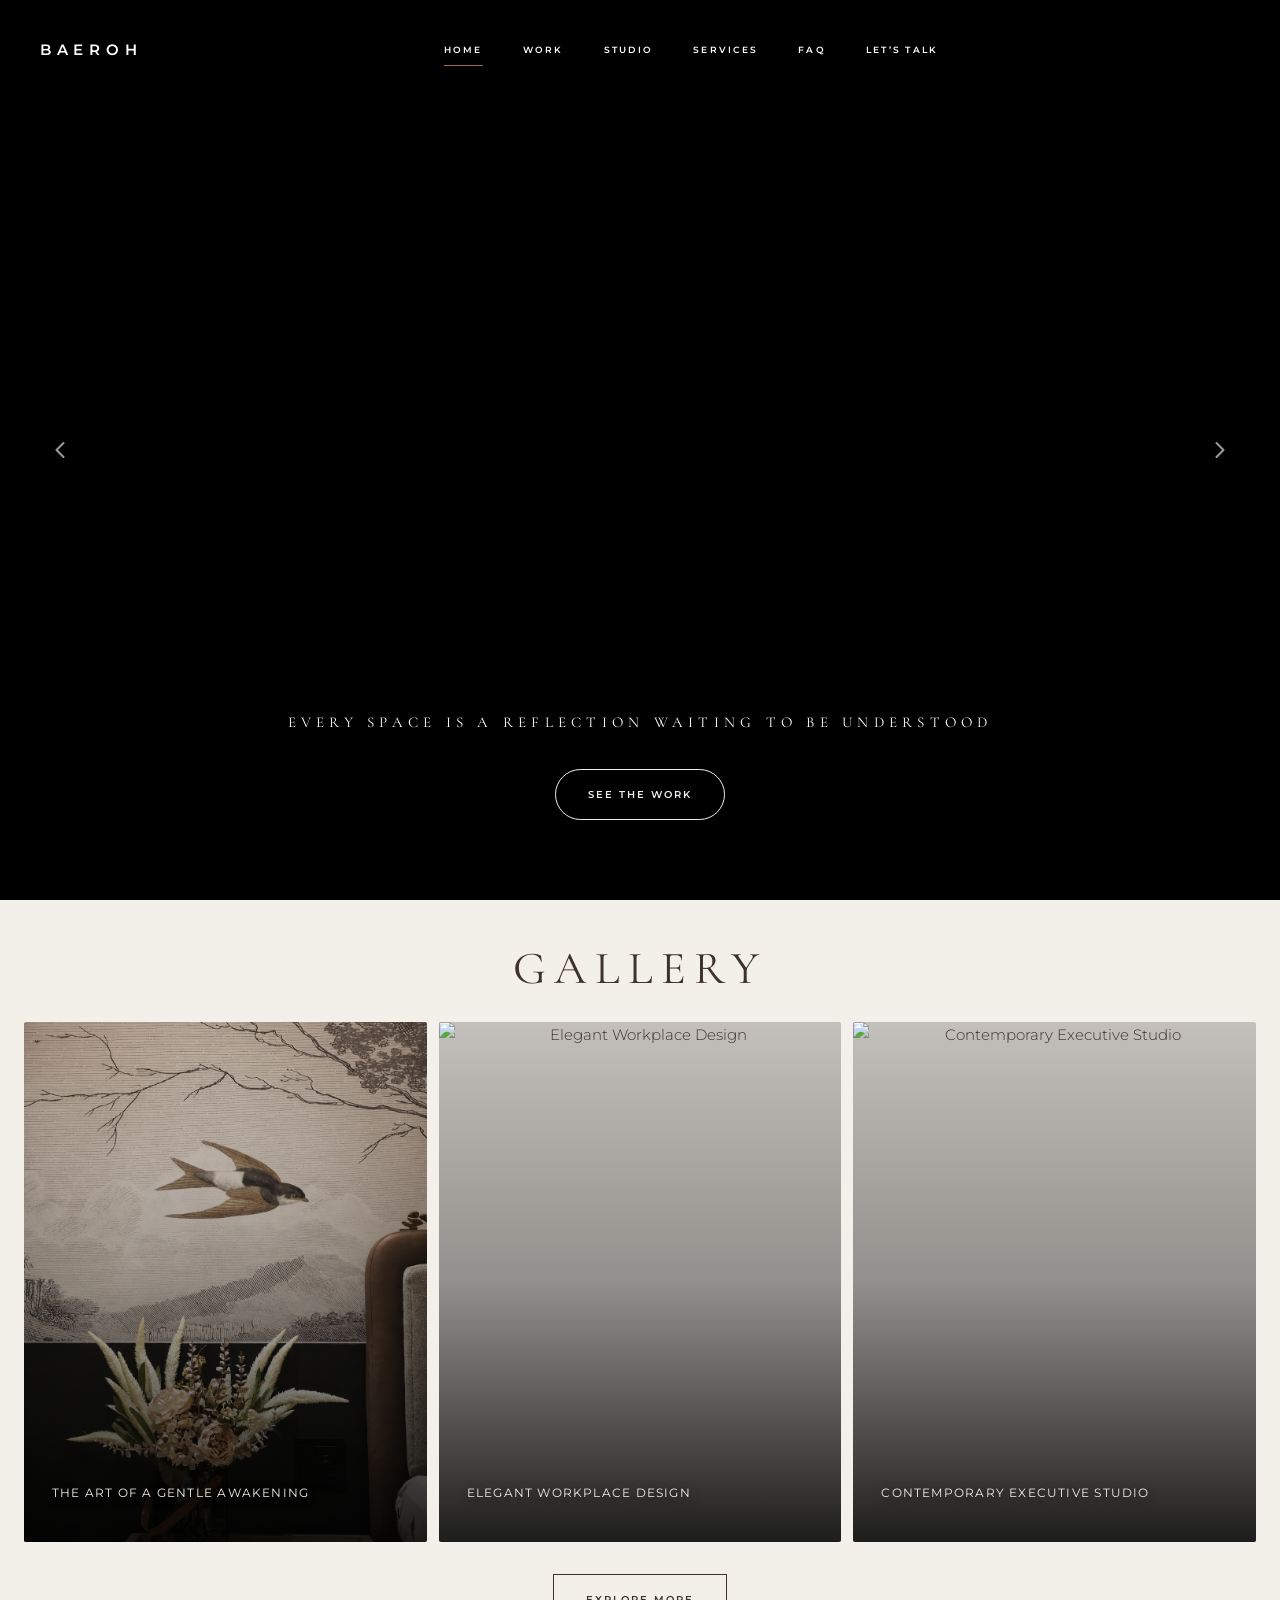
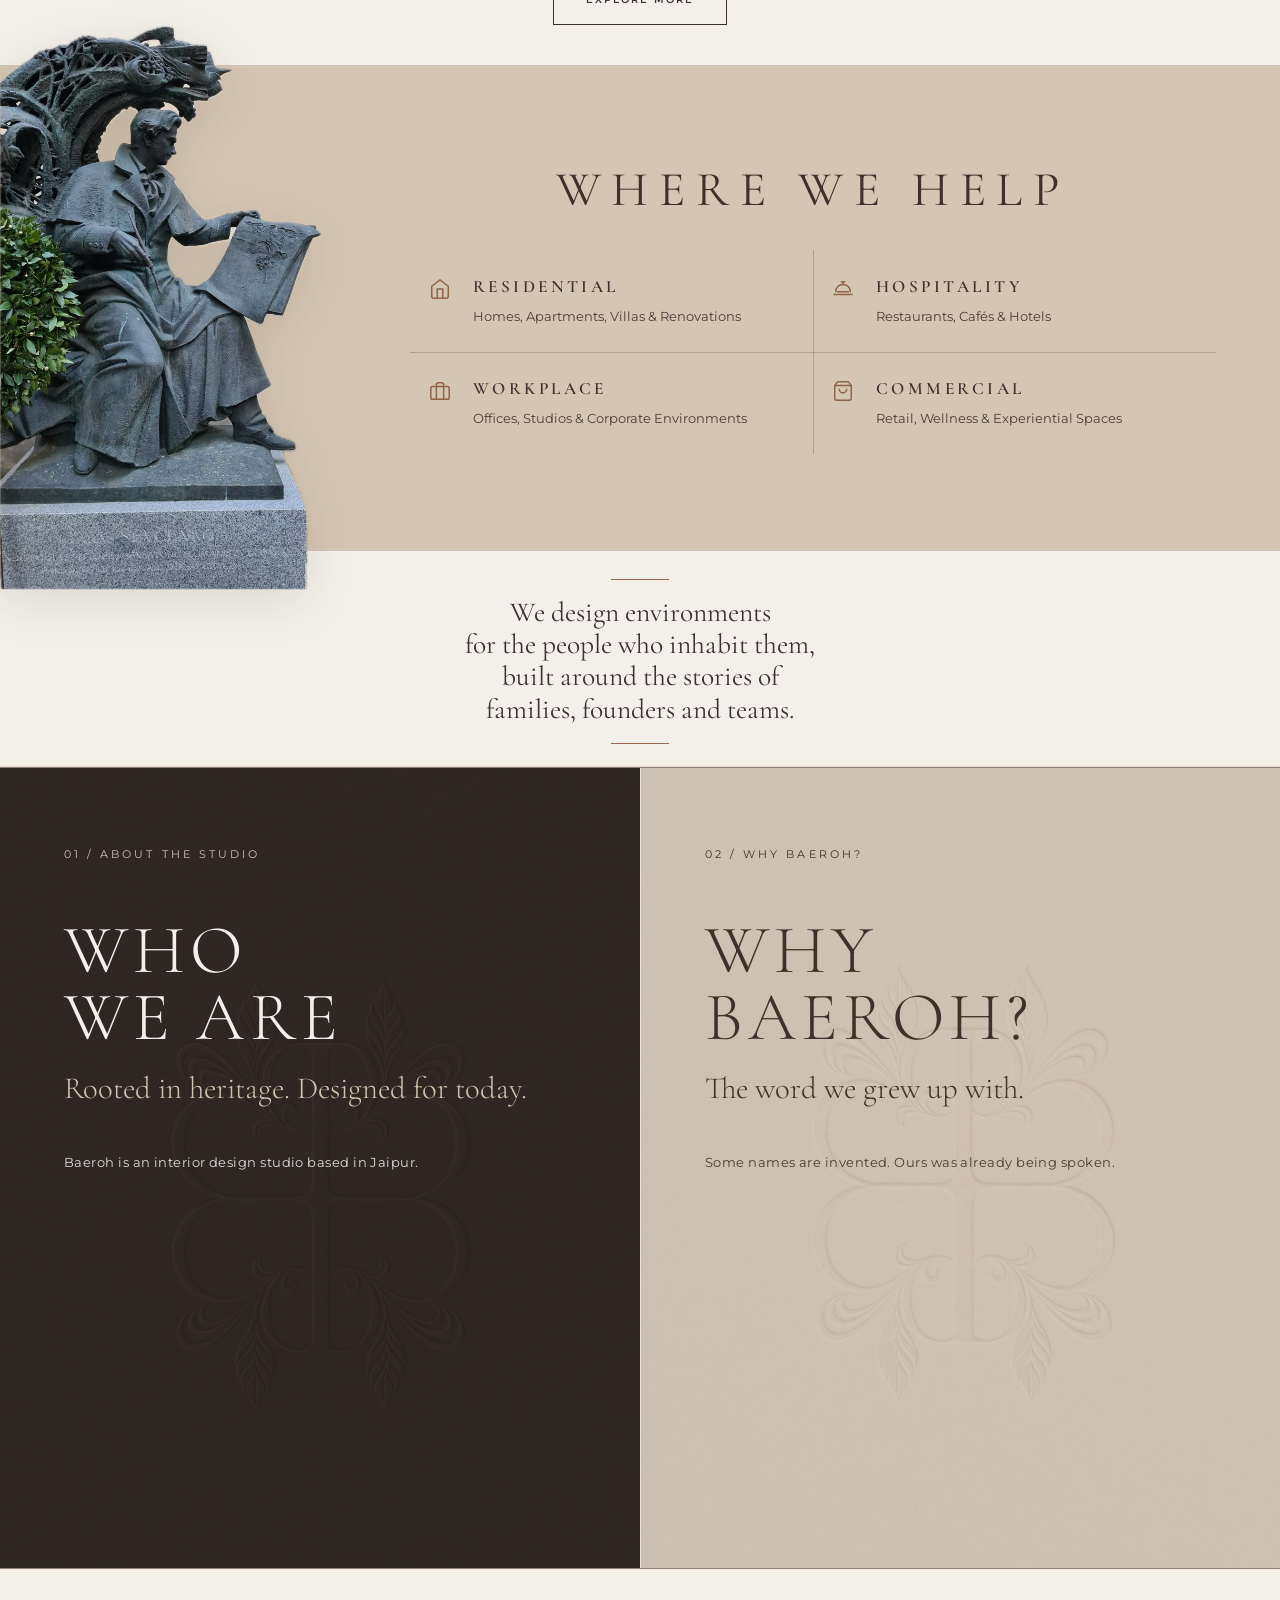
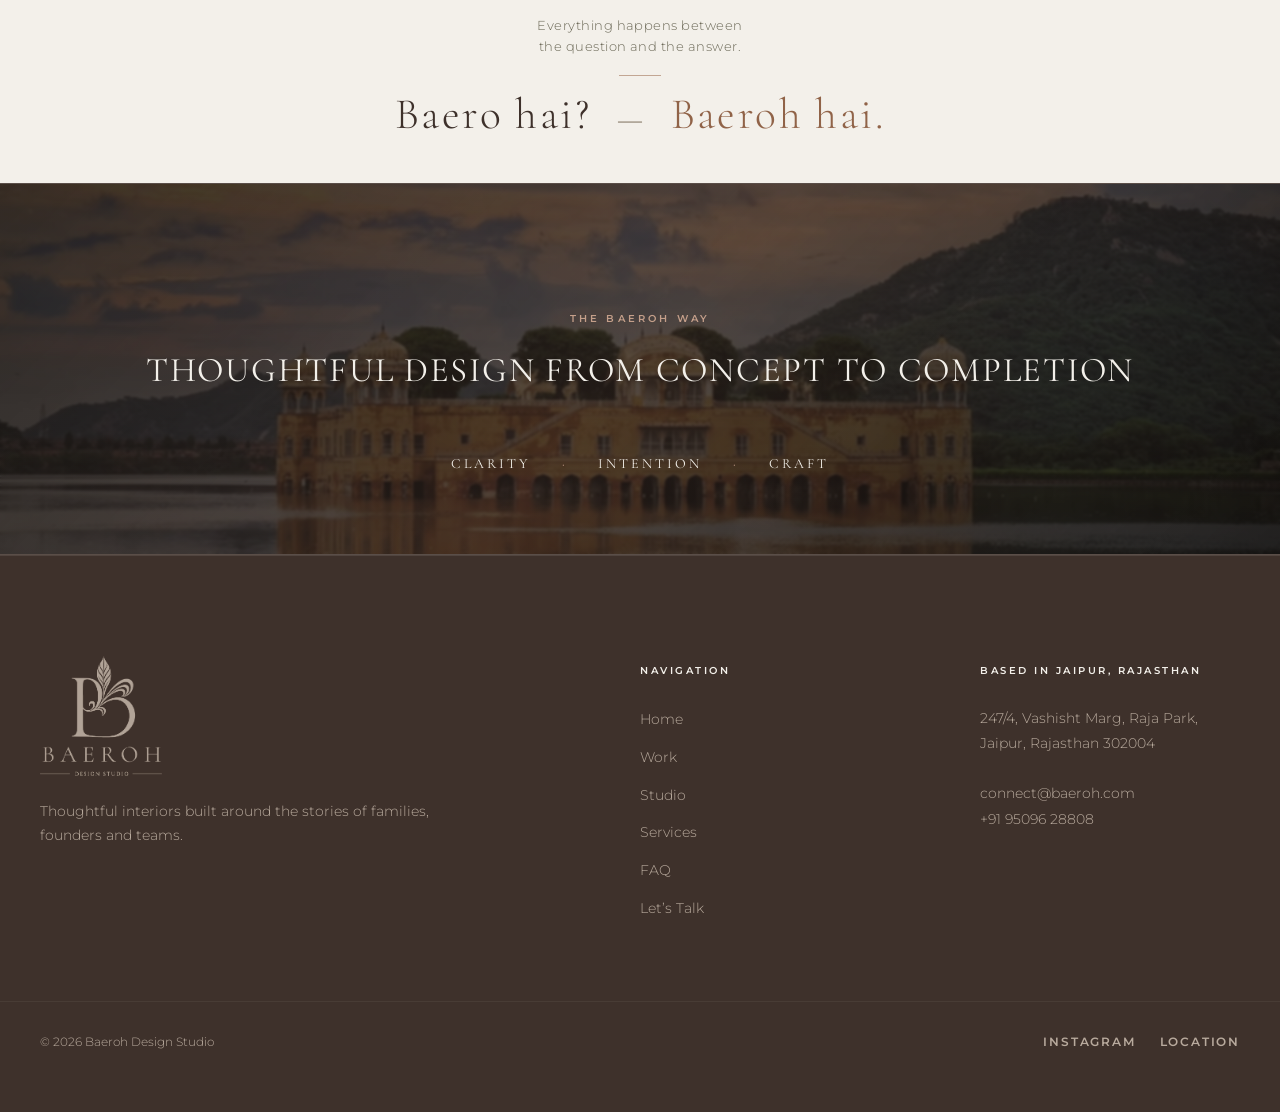
==== commit efc49384: "Refresh brand messaging and navigation" ====
--- a/index.html
+++ b/index.html
@@ -26,7 +26,7 @@
   <meta property="og:image" content="https://aryan13a.github.io/baeroh04/assets/logo.png">
   
   <!-- Stylesheets -->
-  <link rel="stylesheet" href="style.css?v=9.0">
+  <link rel="stylesheet" href="style.css?v=9.2">
   <link rel="icon" type="image/png" href="assets/favicon.png?v=6.0">
 </head>
 <body>
@@ -49,7 +49,7 @@
         <a href="studio.html">Studio</a>
         <a href="services.html">Services</a>
         <a href="faq.html" data-faq-trigger>FAQ</a>
-        <a href="contact.html">Contact</a>
+        <a href="contact.html">Let&rsquo;s Talk</a>
       </nav>
       
       <div style="display: flex; align-items: center; gap: 30px;">
@@ -69,7 +69,7 @@
     <a href="studio.html">Studio</a>
     <a href="services.html">Services</a>
     <a href="faq.html" data-faq-trigger>FAQ</a>
-    <a href="contact.html">Contact</a>
+    <a href="contact.html">Let&rsquo;s Talk</a>
   </div>
 
   <!-- Hero Section with Slideshow (Norm Architects style) -->
@@ -91,7 +91,7 @@
 
     <div class="slide-content">
       <h1 class="slide-title">Every space is a reflection waiting to be understood</h1>
-      <a href="contact.html" class="btn slide-cta-btn">Contact us</a>
+      <a href="work.html" class="btn slide-cta-btn">See the work</a>
     </div>
     
     <!-- Navigation Arrows -->
@@ -230,9 +230,8 @@
     </div>
   </section>
 
-  <!-- The Story Behind Baeroh: About the Studio + Why Baeroh? -->
-  <section class="story-split" id="story-behind-baeroh" data-story-split aria-label="About the Studio and Why Baeroh">
-    <!-- LEFT PANEL: Charcoal -->
+  <!-- The Story Behind Baeroh -->
+  <section class="story-split" id="story-behind-baeroh" data-story-split aria-label="The Story Behind Baeroh">
     <article class="story-panel story-panel--origin" id="story-panel-origin" data-story-panel="origin" aria-labelledby="story-origin-title" tabindex="0">
       <img class="story-split__image story-split__image--origin" src="assets/charcoal-watermark.png" width="1484" height="1060" alt="" aria-hidden="true" loading="lazy">
       <div class="story-split__inner story-split__inner--origin">
@@ -247,33 +246,34 @@
           <div class="story-split__footer">
             <div class="story-split__details story-split__details--origin" id="story-origin-details">
               <p class="story-split__detail-lead">Baeroh is an interior design studio based in Jaipur.</p>
-              <p>Half of what we know came from Italy, where we learned to see a space long before it exists. The other half came from home, where we learned that seeing is the easy part.</p>
-              <p class="story-split__detail-quote">A drawing is only a promise. We stay on site until it is kept.</p>
-              <p class="story-split__detail-signoff">We would rather a space be unmistakably yours than unmistakably ours. We know the work is done when someone stands inside it and feels more understood than when they walked in.</p>
+              <div class="story-split__details-more">
+                <p>Half of what we know came from Italy, where we learned to see a space long before it exists. The other half came from home, where we learned that seeing is the easy part.</p>
+                <p>A drawing is only a promise. We stay on site until it is kept.</p>
+                <p class="story-split__pullquote">We would rather a space be unmistakably yours than unmistakably ours. We know the work is done when someone stands inside it and feels more understood than when they walked in.</p>
+              </div>
             </div>
           </div>
         </div>
       </div>
     </article>
 
-    <!-- RIGHT PANEL: Ivory -->
     <article class="story-panel story-panel--name" id="story-panel-name" data-story-panel="name" aria-labelledby="story-name-title" tabindex="0">
       <img class="story-split__image story-split__image--name" src="assets/mushroom-taupe-watermark.png" width="1484" height="1060" alt="" aria-hidden="true" loading="lazy">
       <div class="story-split__inner story-split__inner--name">
-        <div class="story-split__column">
-          <span class="story-split__label">02 / WHY BAEROH?</span>
-          <h2 class="story-split__title story-split__title--name" id="story-name-title">
-            <span>WHY</span>
-            <span>BAEROH?</span>
-          </h2>
-          <p class="story-split__lead">The word we grew up with.</p>
-
-          <div class="story-split__footer">
-            <div class="story-split__details story-split__details--name" id="story-name-details">
-              <p class="story-split__detail-lead">Some names are invented. Ours was already being spoken.</p>
+        <span class="story-split__label">02 / WHY BAEROH?</span>
+        <h2 class="story-split__title story-split__title--name" id="story-name-title">
+          <span>WHY</span>
+          <span>BAEROH?</span>
+        </h2>
+        <p class="story-split__lead">The word we grew up with.</p>
+
+        <div class="story-split__footer">
+          <div class="story-split__details story-split__details--name" id="story-name-details">
+            <p class="story-split__detail-lead">Some names are invented. Ours was already being spoken.</p>
+            <div class="story-split__details-more">
               <p><em>Baero hai.</em> Do you know? I know. In Rajasthan it is how something worth passing on gets passed on, because nobody knows everything and everybody knows something.</p>
               <p>We pressed the two words together and kept them.</p>
-              <p class="story-split__detail-signoff">You know the life. We know the making.</p>
+              <p class="story-split__pullquote">You know the life. We know the making.</p>
             </div>
           </div>
         </div>
@@ -281,15 +281,12 @@
     </article>
   </section>
 
-  <!-- BELOW BOTH: Standalone Statement Banner -->
-  <section class="story-banner-standalone fade-in-up" aria-label="Between Question and Answer">
-    <div class="container text-center">
-      <p class="story-banner__kicker">Everything we do happens between the question and the answer.</p>
-      <div class="story-banner__heading">
-        <span class="story-banner__q">BAERO HAI?</span>
-        <span class="story-banner__a">BAEROH HAI.</span>
-      </div>
-    </div>
+  <section class="story-signature" aria-label="The Baeroh question and answer">
+    <p class="story-signature__intro">Everything happens between<br>the question and the answer.</p>
+    <span class="story-signature__rule" aria-hidden="true"></span>
+    <p class="story-signature__exchange">
+      <span>Baero hai?</span><i aria-hidden="true">&mdash;</i><em>Baeroh hai.</em>
+    </p>
   </section>
 
   <!-- Approach Section -->
@@ -332,7 +329,7 @@
           <li><a href="studio.html">Studio</a></li>
           <li><a href="services.html">Services</a></li>
           <li><a href="faq.html" data-faq-trigger>FAQ</a></li>
-          <li><a href="contact.html">Contact</a></li>
+          <li><a href="contact.html">Let&rsquo;s Talk</a></li>
         </ul>
       </div>
       <div class="footer-links">
@@ -356,6 +353,6 @@
 
 
   <!-- Scripts -->
-  <script src="script.js?v=7.9"></script>
+  <script src="script.js?v=8.0"></script>
 </body>
 </html>
--- a/style.css
+++ b/style.css
@@ -609,13 +609,14 @@
 .slide-content {
   position: absolute;
   left: 50%;
-  bottom: 35px; /* Shifted downwards */
+  bottom: 80px;
   z-index: 3;
   color: #ffffff;
   text-align: center;
   width: 100%;
   max-width: 800px;
   padding: 0 40px;
+  margin-bottom: 0;
   transform: translateX(-50%);
   opacity: 1;
 }
@@ -707,48 +708,6 @@
   transform: translateX(4px);
 }
 
-.slider-dots {
-  position: absolute;
-  bottom: 40px;
-  left: 50%;
-  transform: translateX(-50%);
-  z-index: 10;
-  display: none !important;
-  gap: 8px;
-}
-
-.slider-dot {
-  position: relative;
-  flex: 1 1 33.333%;
-  width: 40px;
-  height: 32px;
-  padding: 0;
-  border: 0;
-  background: transparent;
-  cursor: pointer;
-}
-
-.slider-dot::after {
-  content: '';
-  position: absolute;
-  top: 50%;
-  left: 0;
-  width: 100%;
-  height: 2px;
-  background: transparent;
-  transform: translateY(-50%);
-  transition: background-color 360ms ease-out;
-}
-
-.slider-dot.active::after {
-  background-color: var(--color-cinnamon-tint);
-}
-
-.slider-dot:focus-visible {
-  outline: 1px solid rgba(243, 240, 234, 0.8);
-  outline-offset: 1px;
-}
-
 /* Buttons */
 .btn-group {
   display: flex;
@@ -805,7 +764,7 @@
     height: 80dvh;
   }
   .slide-content {
-    bottom: 30px;
+    bottom: 60px;
     padding: 0 24px;
   }
   .slide-desc {
@@ -841,7 +800,7 @@
 
 @media (max-width: 500px) {
   .slide-content {
-    bottom: 25px;
+    bottom: 80px;
   }
 }
 
@@ -1847,6 +1806,10 @@
   color: var(--color-taupe);
 }
 
+.design-services-closing > a:only-child {
+  margin-top: 0;
+}
+
 .design-services-closing a:hover,
 .design-services-closing a:focus-visible {
   color: var(--color-ivory);
@@ -2865,7 +2828,7 @@
 .story-panel:is(:hover, :focus-within) .story-split__details,
 .story-split[data-active="origin"] .story-panel--origin .story-split__details,
 .story-split[data-active="name"] .story-panel--name .story-split__details {
-  max-height: 700px;
+  max-height: 440px;
   margin-top: 20px;
   opacity: 1;
   visibility: visible;
@@ -3083,6 +3046,171 @@
   }
 }
 
+/* Story panels: useful at rest, with quieter detail revealed on interaction. */
+.story-split__image {
+  opacity: 0.12;
+  transform: scale(1.015);
+}
+
+.story-panel::before {
+  opacity: 0.18;
+}
+
+.story-split[data-active="origin"] .story-split__image--origin,
+.story-split[data-active="name"] .story-split__image--name,
+.story-panel:focus-within .story-split__image {
+  opacity: 0.34;
+}
+
+.story-split[data-active="origin"] .story-panel--origin::before,
+.story-split[data-active="name"] .story-panel--name::before,
+.story-panel:focus-within::before {
+  opacity: 0.66;
+}
+
+.story-split__details {
+  max-height: none;
+  margin-top: 20px;
+  overflow: visible;
+  opacity: 1;
+  visibility: visible;
+  transform: none;
+}
+
+.story-split__detail-lead {
+  max-width: 590px;
+}
+
+.story-split__details-more {
+  max-height: 0;
+  margin-top: 0;
+  overflow: hidden;
+  opacity: 0;
+  transform: translateY(12px);
+  transition:
+    max-height 520ms cubic-bezier(0.22, 1, 0.36, 1),
+    margin-top 420ms cubic-bezier(0.22, 1, 0.36, 1),
+    opacity 300ms ease,
+    transform 420ms cubic-bezier(0.22, 1, 0.36, 1);
+}
+
+.story-panel:is(:hover, :focus-within) .story-split__details-more,
+.story-split[data-active="origin"] .story-panel--origin .story-split__details-more,
+.story-split[data-active="name"] .story-panel--name .story-split__details-more {
+  max-height: 620px;
+  margin-top: 16px;
+  opacity: 1;
+  transform: translateY(0);
+}
+
+.story-split__pullquote {
+  max-width: 640px;
+  color: inherit;
+  font-family: var(--font-display);
+  font-size: clamp(21px, 1.75vw, 29px);
+  font-weight: 300;
+  letter-spacing: 0.01em;
+  line-height: 1.38;
+}
+
+.story-signature {
+  display: flex;
+  min-height: clamp(210px, 16vw, 245px);
+  padding: clamp(40px, 3.6vw, 52px) 24px;
+  flex-direction: column;
+  align-items: center;
+  justify-content: center;
+  background: var(--color-ivory);
+  color: var(--color-charcoal);
+  text-align: center;
+}
+
+.story-signature__intro {
+  color: var(--color-olive);
+  font-family: var(--font-body);
+  font-size: clamp(13px, 1.05vw, 16px);
+  font-weight: 300;
+  letter-spacing: 0.035em;
+  line-height: 1.55;
+}
+
+.story-signature__rule {
+  width: 42px;
+  height: 1px;
+  margin: 18px 0 16px;
+  background: rgba(155, 106, 78, 0.55);
+}
+
+.story-signature__exchange {
+  display: flex;
+  align-items: baseline;
+  justify-content: center;
+  gap: clamp(14px, 2vw, 28px);
+  font-family: var(--font-display);
+  font-size: clamp(36px, 3.4vw, 50px);
+  font-weight: 300;
+  letter-spacing: 0.055em;
+  line-height: 1.05;
+}
+
+.story-signature__exchange span,
+.story-signature__exchange em {
+  font-style: normal;
+}
+
+.story-signature__exchange i {
+  color: var(--color-sandstone);
+  font-size: 0.72em;
+  font-style: normal;
+  font-weight: 300;
+}
+
+.story-signature__exchange em {
+  color: var(--color-cinnamon-deep);
+}
+
+@media (max-width: 768px) {
+  .story-split__image,
+  .story-panel::before {
+    opacity: 0.12;
+  }
+
+  .story-split__details-more {
+    max-height: none;
+    margin-top: 16px;
+    overflow: visible;
+    opacity: 1;
+    transform: none;
+  }
+
+  .story-split__pullquote {
+    font-size: clamp(20px, 5.8vw, 26px);
+  }
+
+  .story-signature {
+    min-height: 210px;
+    padding: 46px 20px;
+  }
+
+  .story-signature__exchange {
+    gap: 10px;
+    font-size: clamp(28px, 8vw, 38px);
+    letter-spacing: 0.035em;
+  }
+}
+
+@media (max-width: 460px) {
+  .story-signature__exchange {
+    flex-direction: column;
+    align-items: center;
+    gap: 6px;
+  }
+
+  .story-signature__exchange i {
+    display: none;
+  }
+}
+
 /* Studio Page - restrained editorial system */
 .page-studio .studio-main {
   overflow: hidden;
@@ -5281,9 +5409,14 @@
 
 .page-studio .studio-table-marker:focus-visible,
 .page-studio .studio-table-tab:focus-visible,
+.page-studio .studio-table__mobile-stages button:focus-visible,
 .page-studio .studio-team__cta:focus-visible {
   outline: 2px solid var(--color-cinnamon);
   outline-offset: 4px;
+}
+
+.page-studio .studio-table__mobile-stages {
+  display: none;
 }
 
 .page-studio .studio-table__tabs {
@@ -5763,6 +5896,52 @@
 
   .page-studio .studio-table-marker {
     display: none;
+  }
+
+  .page-studio .studio-table__mobile-stages {
+    display: grid;
+    grid-template-columns: repeat(2, minmax(0, 1fr));
+    margin-top: 18px;
+    border-top: 1px solid rgba(141, 128, 111, 0.3);
+  }
+
+  .page-studio .studio-table__mobile-stages button {
+    padding: 16px 10px;
+    border: 0;
+    border-right: 1px solid rgba(141, 128, 111, 0.3);
+    border-bottom: 1px solid rgba(141, 128, 111, 0.3);
+    background: transparent;
+    color: var(--color-charcoal);
+    font-family: var(--font-display);
+    font-size: 17px;
+    font-weight: 400;
+    letter-spacing: 0.055em;
+    text-align: center;
+    text-transform: uppercase;
+    transition: color 240ms ease, background-color 240ms ease;
+  }
+
+  .page-studio .studio-table__mobile-stages button:nth-child(even) {
+    border-right: 0;
+  }
+
+  .page-studio .studio-table__mobile-stages button span {
+    display: block;
+    margin-bottom: 6px;
+    color: var(--color-cinnamon-deep);
+    font-family: var(--font-body);
+    font-size: 9px;
+    font-weight: 500;
+    letter-spacing: 0.16em;
+  }
+
+  .page-studio .studio-table__mobile-stages button:not(.is-active) {
+    opacity: 0.62;
+  }
+
+  .page-studio .studio-table__mobile-stages button.is-active {
+    background: rgba(210, 196, 178, 0.16);
+    color: var(--color-cinnamon-deep);
   }
 
   .page-studio .studio-table__tabs {
@@ -7811,16 +7990,6 @@
     min-width: 44px;
   }
 
-  .slider-dot {
-    width: 44px;
-    height: 44px;
-    min-width: 44px;
-  }
-
-  .slider-dots {
-    width: 132px;
-    height: 44px;
-  }
 }
 
 @media (prefers-reduced-motion: reduce) {
@@ -7837,46 +8006,3 @@
     transition-duration: 0.01ms !important;
   }
 }
-
-/* Standalone Statement Banner Below Both */
-.story-banner-standalone {
-  background-color: var(--color-charcoal);
-  color: var(--color-ivory);
-  padding: clamp(70px, 8vw, 120px) 24px;
-  text-align: center;
-  border-bottom: 1px solid rgba(243, 240, 234, 0.15);
-}
-
-.story-banner__kicker {
-  font-family: var(--font-display);
-  font-style: italic;
-  font-weight: 300;
-  font-size: clamp(18px, 2.2vw, 30px);
-  line-height: 1.4;
-  color: var(--color-sand);
-  margin-bottom: 36px;
-  max-width: 900px;
-  margin-left: auto;
-  margin-right: auto;
-}
-
-.story-banner__heading {
-  display: flex;
-  flex-direction: column;
-  align-items: center;
-  gap: 12px;
-  font-family: var(--font-display);
-  font-weight: 300;
-  font-size: clamp(42px, 7vw, 96px);
-  line-height: 1.02;
-  letter-spacing: 0.14em;
-  text-transform: uppercase;
-}
-
-.story-banner__q {
-  color: var(--color-ivory);
-}
-
-.story-banner__a {
-  color: var(--color-cinnamon-tint);
-}
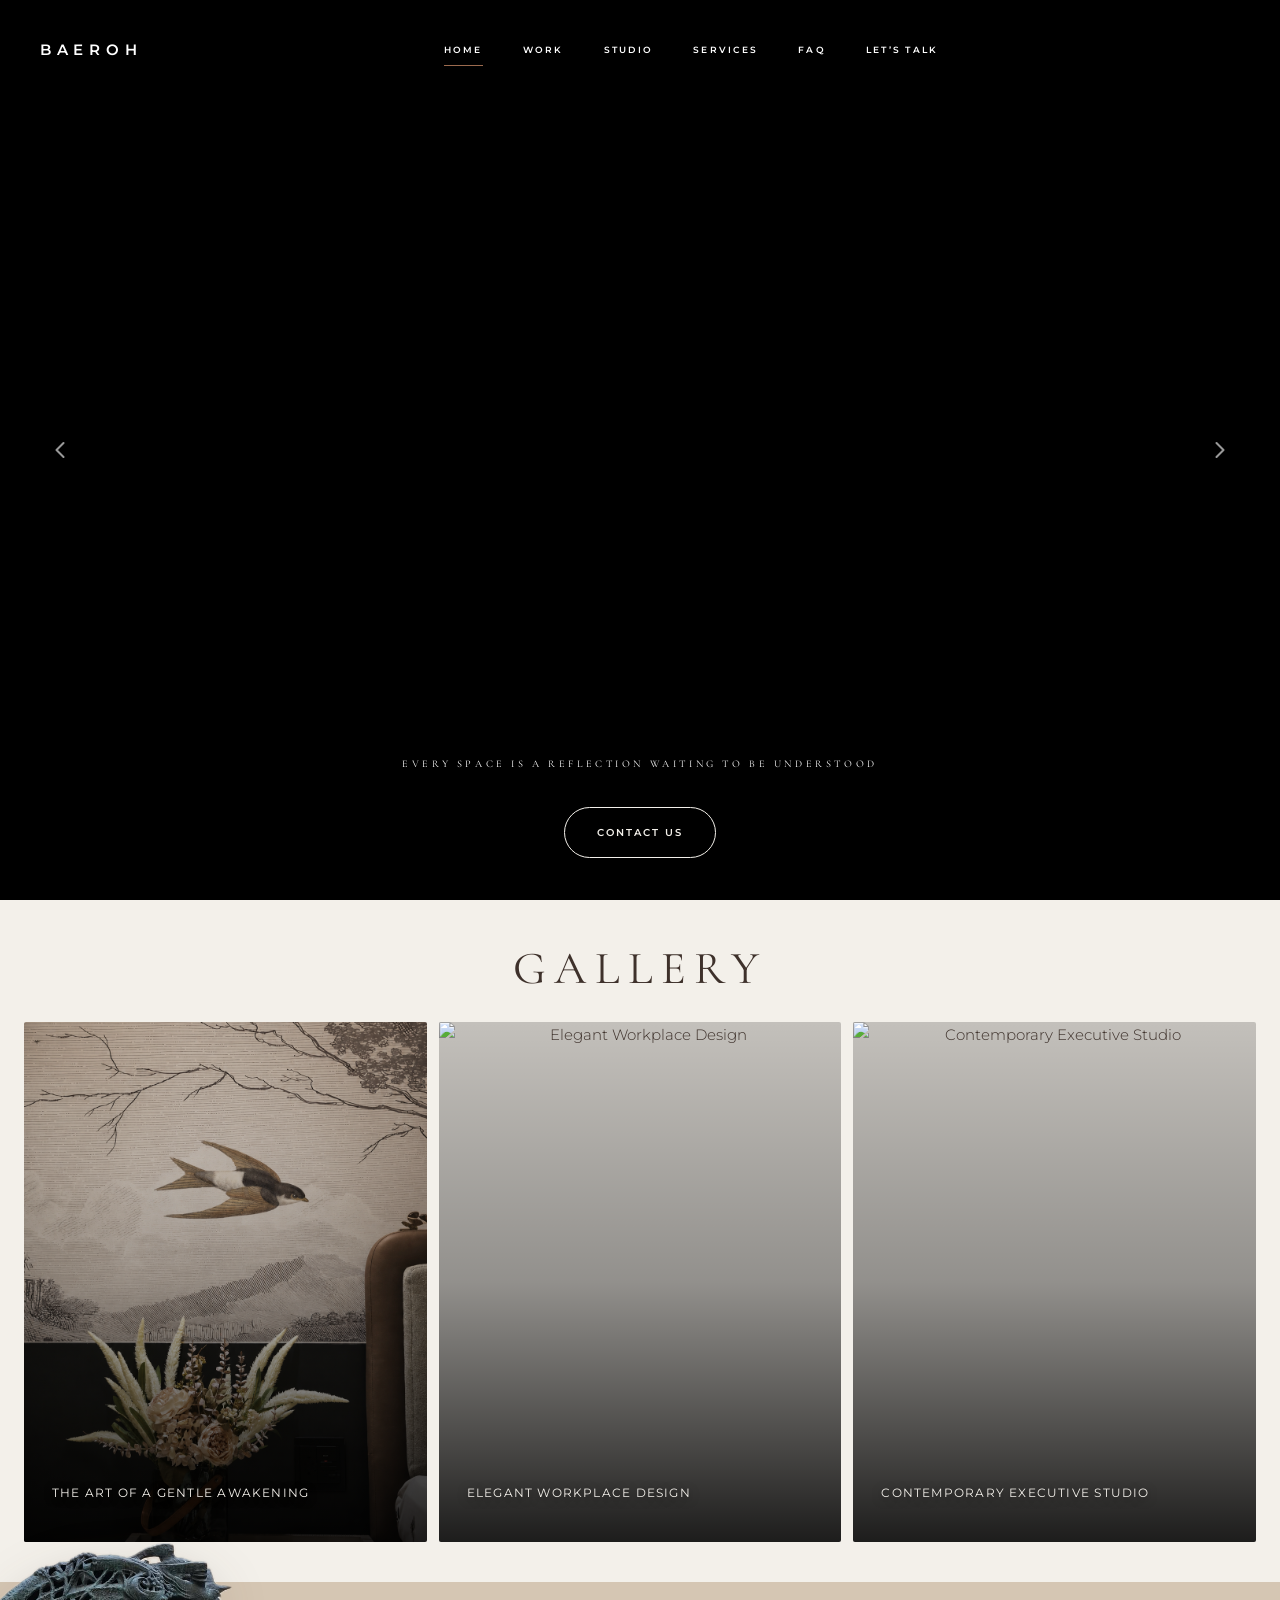
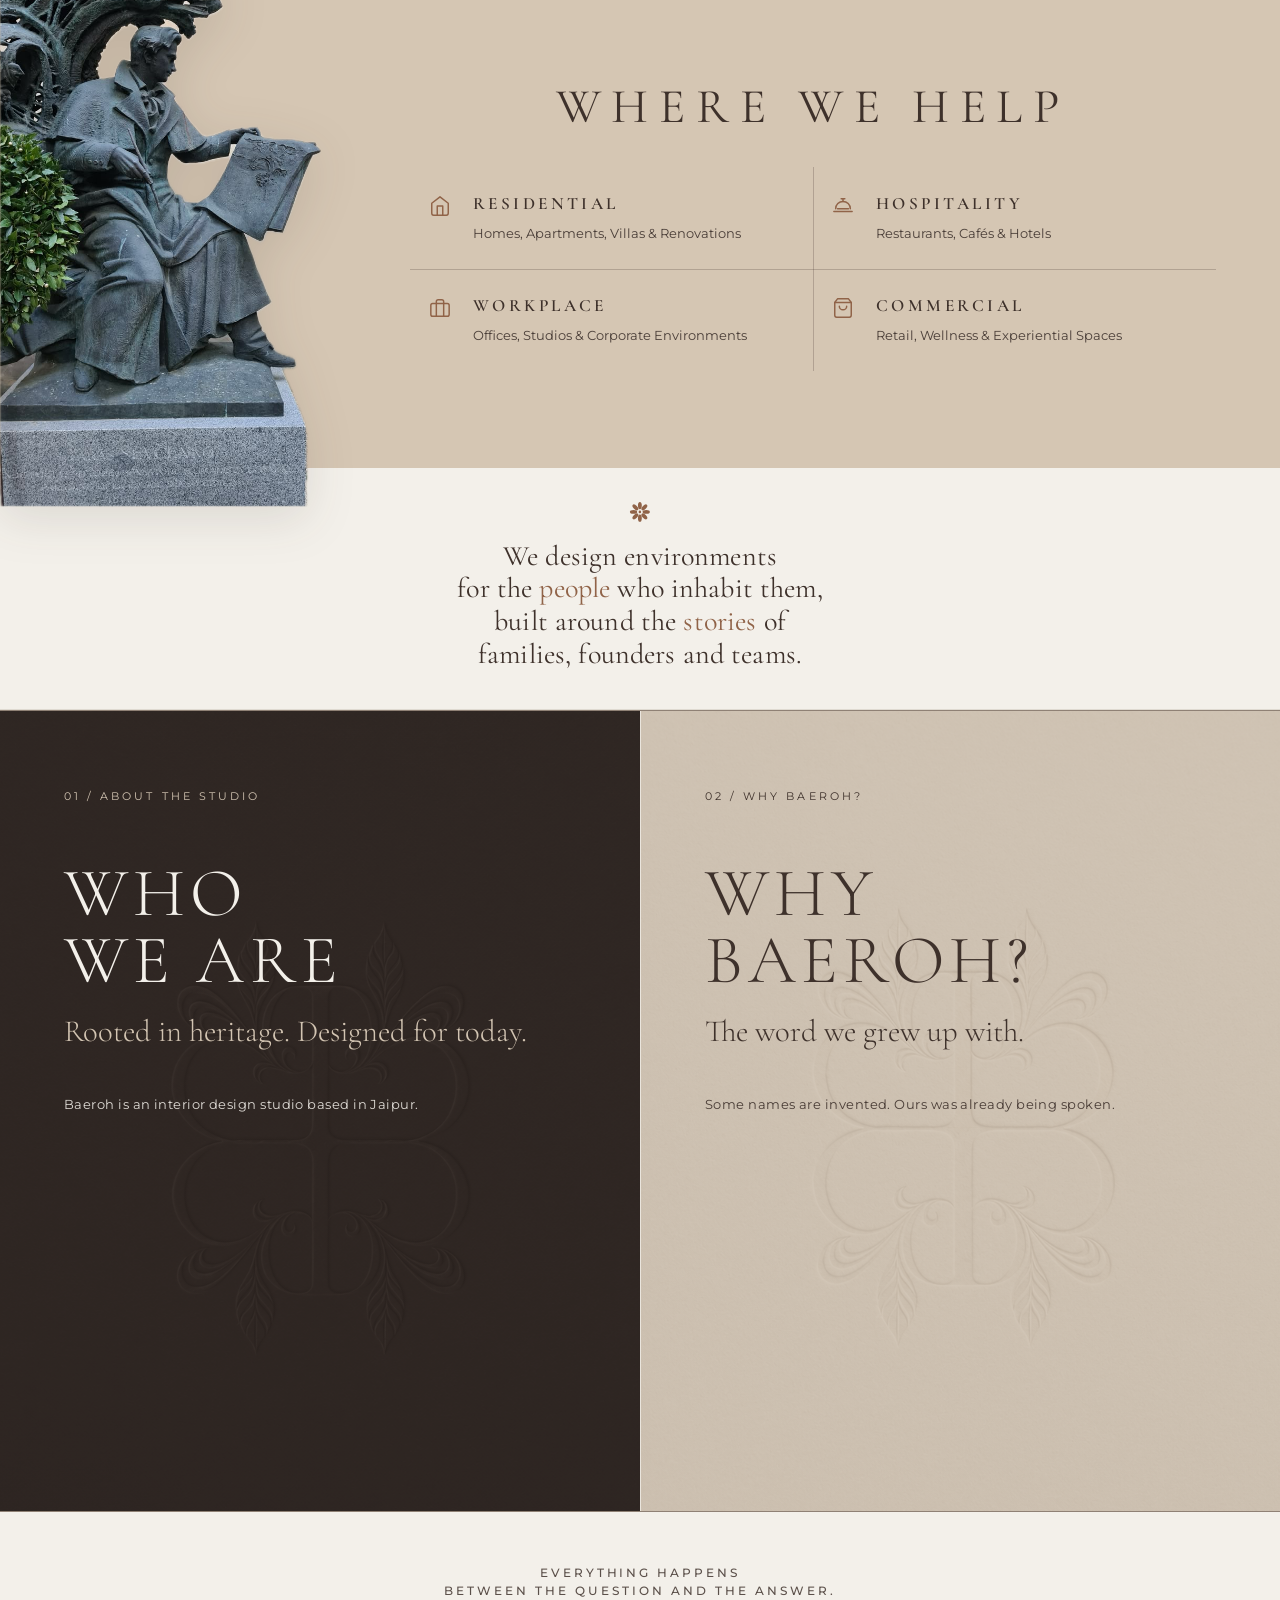
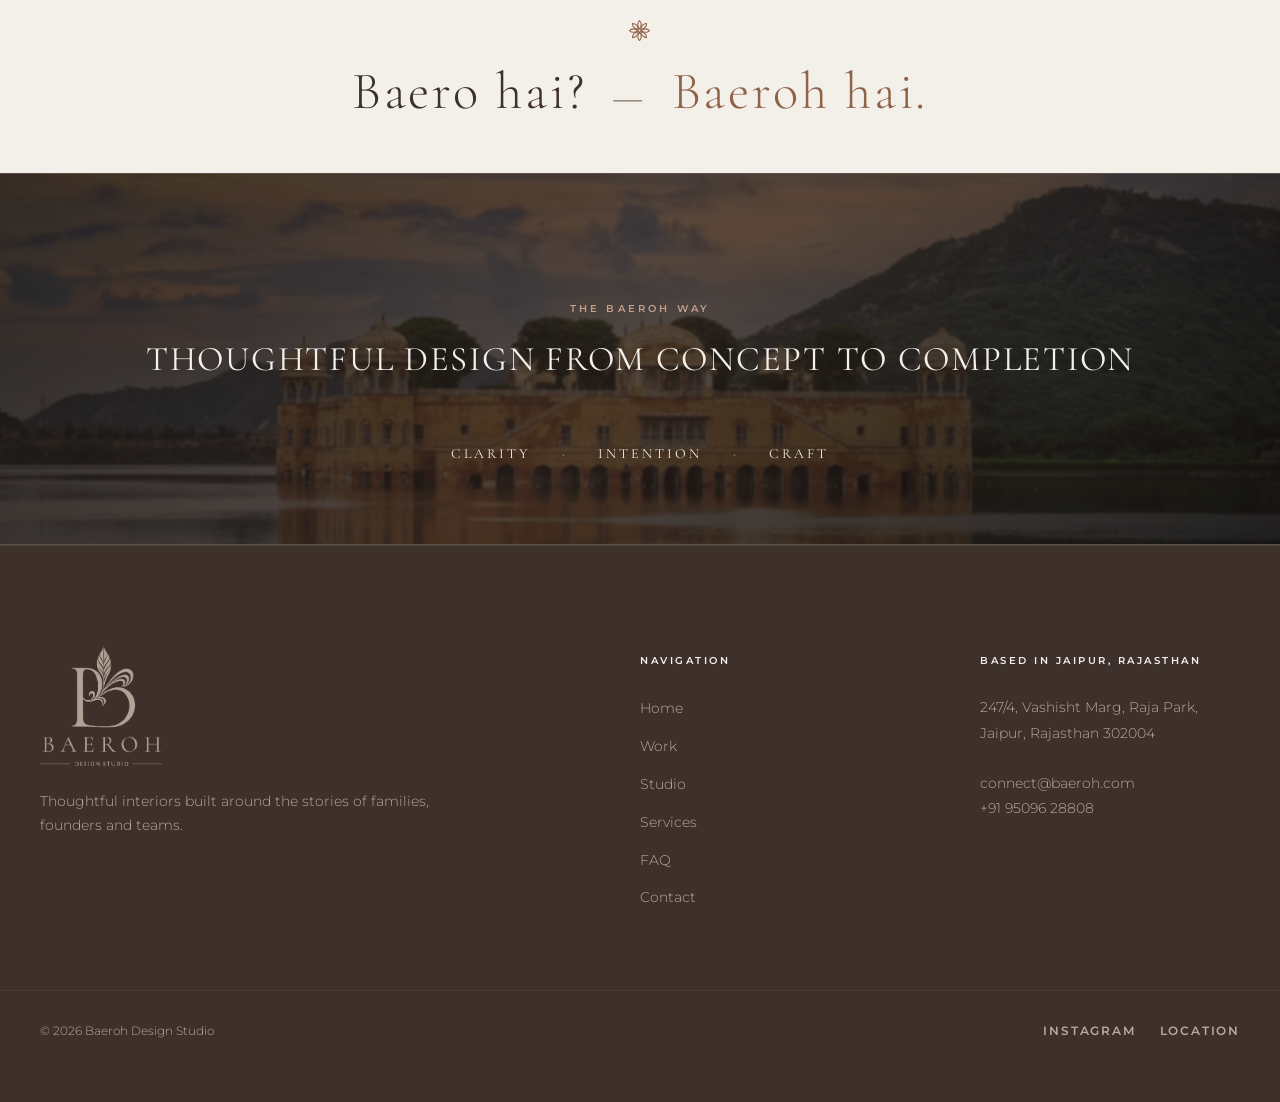
==== commit b6623170: "Apply Round 4 website refinements" ====
--- a/index.html
+++ b/index.html
@@ -26,7 +26,7 @@
   <meta property="og:image" content="https://aryan13a.github.io/baeroh04/assets/logo.png">
   
   <!-- Stylesheets -->
-  <link rel="stylesheet" href="style.css?v=9.2">
+  <link rel="stylesheet" href="style.css?v=10.4">
   <link rel="icon" type="image/png" href="assets/favicon.png?v=6.0">
 </head>
 <body>
@@ -91,7 +91,7 @@
 
     <div class="slide-content">
       <h1 class="slide-title">Every space is a reflection waiting to be understood</h1>
-      <a href="work.html" class="btn slide-cta-btn">See the work</a>
+      <a href="contact.html" class="btn slide-cta-btn">Contact Us</a>
     </div>
     
     <!-- Navigation Arrows -->
@@ -104,7 +104,7 @@
   </div>
 
   <!-- Selected Work / Recent Projects Section (Home Gallery Accordion) -->
-  <section class="fade-in-up home-gallery-section" style="padding-top: 40px; padding-bottom: 40px;">
+  <section class="fade-in-up home-gallery-section" style="padding-top: 40px; padding-bottom: 132px;">
     <div>
       <div style="margin-bottom: 24px; text-align: center;">
         <h2 class="font-display-section" style="margin: 0; color: var(--color-charcoal);">Gallery</h2>
@@ -145,9 +145,6 @@
         </div>
       </div>
 
-      <div style="text-align: center; margin-top: 32px;">
-        <a class="btn btn-dark" href="work.html">Explore More</a>
-      </div>
     </div>
   </section>
 
@@ -219,14 +216,25 @@
   <!-- Baeroh Philosophy Quote -->
   <section class="home-philosophy-quote fade-in-up" aria-label="Baeroh Philosophy Quote">
     <div class="home-philosophy-quote__inner">
-      <span class="home-philosophy-quote__rule" aria-hidden="true"></span>
+      <svg class="home-philosophy-quote__ornament" viewBox="0 0 24 24" aria-hidden="true">
+        <g fill="currentColor">
+          <ellipse cx="12" cy="5" rx="2.1" ry="4"/>
+          <ellipse cx="12" cy="5" rx="2.1" ry="4" transform="rotate(45 12 12)"/>
+          <ellipse cx="12" cy="5" rx="2.1" ry="4" transform="rotate(90 12 12)"/>
+          <ellipse cx="12" cy="5" rx="2.1" ry="4" transform="rotate(135 12 12)"/>
+          <ellipse cx="12" cy="5" rx="2.1" ry="4" transform="rotate(180 12 12)"/>
+          <ellipse cx="12" cy="5" rx="2.1" ry="4" transform="rotate(225 12 12)"/>
+          <ellipse cx="12" cy="5" rx="2.1" ry="4" transform="rotate(270 12 12)"/>
+          <ellipse cx="12" cy="5" rx="2.1" ry="4" transform="rotate(315 12 12)"/>
+          <circle cx="12" cy="12" r="1.4"/>
+        </g>
+      </svg>
       <p>
         <span>We design environments</span>
-        <span>for the people who inhabit them,</span>
-        <span>built around the stories of</span>
+        <span>for the <em>people</em> who inhabit them,</span>
+        <span>built around the <em>stories</em> of</span>
         <span>families, founders and teams.</span>
       </p>
-      <span class="home-philosophy-quote__rule" aria-hidden="true"></span>
     </div>
   </section>
 
@@ -248,7 +256,7 @@
               <p class="story-split__detail-lead">Baeroh is an interior design studio based in Jaipur.</p>
               <div class="story-split__details-more">
                 <p>Half of what we know came from Italy, where we learned to see a space long before it exists. The other half came from home, where we learned that seeing is the easy part.</p>
-                <p>A drawing is only a promise. We stay on site until it is kept.</p>
+                <p><strong>A drawing is only a promise. We stay on site until it is kept.</strong></p>
                 <p class="story-split__pullquote">We would rather a space be unmistakably yours than unmistakably ours. We know the work is done when someone stands inside it and feels more understood than when they walked in.</p>
               </div>
             </div>
@@ -273,7 +281,7 @@
             <div class="story-split__details-more">
               <p><em>Baero hai.</em> Do you know? I know. In Rajasthan it is how something worth passing on gets passed on, because nobody knows everything and everybody knows something.</p>
               <p>We pressed the two words together and kept them.</p>
-              <p class="story-split__pullquote">You know the life. We know the making.</p>
+              <p class="story-split__pullquote"><strong>You know the life. We know the making.</strong></p>
             </div>
           </div>
         </div>
@@ -282,8 +290,23 @@
   </section>
 
   <section class="story-signature" aria-label="The Baeroh question and answer">
-    <p class="story-signature__intro">Everything happens between<br>the question and the answer.</p>
-    <span class="story-signature__rule" aria-hidden="true"></span>
+    <p class="story-signature__intro">
+      <span>Everything happens</span>
+      <span>between the question and the answer.</span>
+    </p>
+    <svg class="story-signature__ornament" viewBox="0 0 24 24" aria-hidden="true">
+      <g fill="none" stroke="currentColor" stroke-width="1.15" stroke-linecap="round" stroke-linejoin="round">
+        <path d="M12 10C9.6 7.8 9.7 3.7 12 1.6c2.3 2.1 2.4 6.2 0 8.4Z"/>
+        <path d="M12 10C9.6 7.8 9.7 3.7 12 1.6c2.3 2.1 2.4 6.2 0 8.4Z" transform="rotate(45 12 12)"/>
+        <path d="M12 10C9.6 7.8 9.7 3.7 12 1.6c2.3 2.1 2.4 6.2 0 8.4Z" transform="rotate(90 12 12)"/>
+        <path d="M12 10C9.6 7.8 9.7 3.7 12 1.6c2.3 2.1 2.4 6.2 0 8.4Z" transform="rotate(135 12 12)"/>
+        <path d="M12 10C9.6 7.8 9.7 3.7 12 1.6c2.3 2.1 2.4 6.2 0 8.4Z" transform="rotate(180 12 12)"/>
+        <path d="M12 10C9.6 7.8 9.7 3.7 12 1.6c2.3 2.1 2.4 6.2 0 8.4Z" transform="rotate(225 12 12)"/>
+        <path d="M12 10C9.6 7.8 9.7 3.7 12 1.6c2.3 2.1 2.4 6.2 0 8.4Z" transform="rotate(270 12 12)"/>
+        <path d="M12 10C9.6 7.8 9.7 3.7 12 1.6c2.3 2.1 2.4 6.2 0 8.4Z" transform="rotate(315 12 12)"/>
+        <circle cx="12" cy="12" r="1.55"/>
+      </g>
+    </svg>
     <p class="story-signature__exchange">
       <span>Baero hai?</span><i aria-hidden="true">&mdash;</i><em>Baeroh hai.</em>
     </p>
@@ -329,7 +352,7 @@
           <li><a href="studio.html">Studio</a></li>
           <li><a href="services.html">Services</a></li>
           <li><a href="faq.html" data-faq-trigger>FAQ</a></li>
-          <li><a href="contact.html">Let&rsquo;s Talk</a></li>
+          <li><a href="contact.html">Contact</a></li>
         </ul>
       </div>
       <div class="footer-links">
--- a/style.css
+++ b/style.css
@@ -609,7 +609,7 @@
 .slide-content {
   position: absolute;
   left: 50%;
-  bottom: 80px;
+  bottom: 42px;
   z-index: 3;
   color: #ffffff;
   text-align: center;
@@ -624,7 +624,7 @@
 .slide-title {
   font-family: var(--font-display);
   font-weight: 400;
-  font-size: 15px;
+  font-size: clamp(10px, 0.8vw, 13px);
   text-transform: uppercase;
   letter-spacing: 0.35em;
   margin-bottom: 24px;
@@ -764,7 +764,7 @@
     height: 80dvh;
   }
   .slide-content {
-    bottom: 60px;
+    bottom: 32px;
     padding: 0 24px;
   }
   .slide-desc {
@@ -800,7 +800,7 @@
 
 @media (max-width: 500px) {
   .slide-content {
-    bottom: 80px;
+    bottom: 24px;
   }
 }
 
@@ -3106,17 +3106,17 @@
 .story-split__pullquote {
   max-width: 640px;
   color: inherit;
-  font-family: var(--font-display);
-  font-size: clamp(21px, 1.75vw, 29px);
-  font-weight: 300;
-  letter-spacing: 0.01em;
-  line-height: 1.38;
+  font-family: var(--font-body);
+  font-size: inherit;
+  font-weight: 400;
+  letter-spacing: inherit;
+  line-height: inherit;
 }
 
 .story-signature {
   display: flex;
-  min-height: clamp(210px, 16vw, 245px);
-  padding: clamp(40px, 3.6vw, 52px) 24px;
+  min-height: clamp(250px, 20vw, 290px);
+  padding: clamp(44px, 4.2vw, 60px) 24px;
   flex-direction: column;
   align-items: center;
   justify-content: center;
@@ -3126,19 +3126,24 @@
 }
 
 .story-signature__intro {
-  color: var(--color-olive);
+  color: rgba(62, 49, 43, 0.84);
   font-family: var(--font-body);
-  font-size: clamp(13px, 1.05vw, 16px);
-  font-weight: 300;
-  letter-spacing: 0.035em;
+  font-size: clamp(10px, 0.9vw, 13px);
+  font-weight: 500;
+  letter-spacing: 0.26em;
   line-height: 1.55;
-}
-
-.story-signature__rule {
-  width: 42px;
-  height: 1px;
-  margin: 18px 0 16px;
-  background: rgba(155, 106, 78, 0.55);
+  text-transform: uppercase;
+}
+
+.story-signature__intro span {
+  display: block;
+}
+
+.story-signature__ornament {
+  width: clamp(23px, 1.8vw, 28px);
+  height: auto;
+  margin: 18px 0 22px;
+  color: var(--color-cinnamon-deep);
 }
 
 .story-signature__exchange {
@@ -3147,7 +3152,7 @@
   justify-content: center;
   gap: clamp(14px, 2vw, 28px);
   font-family: var(--font-display);
-  font-size: clamp(36px, 3.4vw, 50px);
+  font-size: clamp(40px, 4.1vw, 60px);
   font-weight: 300;
   letter-spacing: 0.055em;
   line-height: 1.05;
@@ -3183,13 +3188,14 @@
     transform: none;
   }
 
-  .story-split__pullquote {
-    font-size: clamp(20px, 5.8vw, 26px);
-  }
-
   .story-signature {
-    min-height: 210px;
-    padding: 46px 20px;
+    min-height: 240px;
+    padding: 42px 20px;
+  }
+
+  .story-signature__intro {
+    font-size: 10px;
+    letter-spacing: 0.2em;
   }
 
   .story-signature__exchange {
@@ -5898,51 +5904,6 @@
     display: none;
   }
 
-  .page-studio .studio-table__mobile-stages {
-    display: grid;
-    grid-template-columns: repeat(2, minmax(0, 1fr));
-    margin-top: 18px;
-    border-top: 1px solid rgba(141, 128, 111, 0.3);
-  }
-
-  .page-studio .studio-table__mobile-stages button {
-    padding: 16px 10px;
-    border: 0;
-    border-right: 1px solid rgba(141, 128, 111, 0.3);
-    border-bottom: 1px solid rgba(141, 128, 111, 0.3);
-    background: transparent;
-    color: var(--color-charcoal);
-    font-family: var(--font-display);
-    font-size: 17px;
-    font-weight: 400;
-    letter-spacing: 0.055em;
-    text-align: center;
-    text-transform: uppercase;
-    transition: color 240ms ease, background-color 240ms ease;
-  }
-
-  .page-studio .studio-table__mobile-stages button:nth-child(even) {
-    border-right: 0;
-  }
-
-  .page-studio .studio-table__mobile-stages button span {
-    display: block;
-    margin-bottom: 6px;
-    color: var(--color-cinnamon-deep);
-    font-family: var(--font-body);
-    font-size: 9px;
-    font-weight: 500;
-    letter-spacing: 0.16em;
-  }
-
-  .page-studio .studio-table__mobile-stages button:not(.is-active) {
-    opacity: 0.62;
-  }
-
-  .page-studio .studio-table__mobile-stages button.is-active {
-    background: rgba(210, 196, 178, 0.16);
-    color: var(--color-cinnamon-deep);
-  }
 
   .page-studio .studio-table__tabs {
     grid-template-columns: repeat(2, minmax(0, 1fr));
@@ -6202,34 +6163,39 @@
 
 .home-philosophy-quote__inner {
   width: 100%;
-  max-width: 780px;
+  max-width: 720px;
   margin: 0 auto;
-  padding: clamp(24px, 2.2vw, 28px) 24px clamp(18px, 1.8vw, 22px);
+  padding: clamp(26px, 2.6vw, 36px) 24px clamp(28px, 3vw, 40px);
   text-align: center;
 }
 
-.home-philosophy-quote__rule {
+.home-philosophy-quote__ornament {
   display: block;
-  width: 58px;
-  height: 1px;
+  width: clamp(21px, 1.7vw, 26px);
+  height: auto;
+  margin: 0 auto clamp(12px, 1.3vw, 18px);
+  color: var(--color-cinnamon-deep);
+}
+
+.home-philosophy-quote p {
+  max-width: 680px;
   margin: 0 auto;
-  background: var(--color-cinnamon);
-}
-
-.home-philosophy-quote p {
-  max-width: 720px;
-  margin: clamp(15px, 1.3vw, 18px) auto;
   color: var(--color-charcoal);
   font-family: var(--font-display);
-  font-size: clamp(27px, 2.15vw, 34px);
+  font-size: clamp(25px, 2.2vw, 34px);
   font-weight: 400;
-  line-height: 1.18;
-  letter-spacing: 0;
+  line-height: 1.16;
+  letter-spacing: 0.005em;
 }
 
 .home-philosophy-quote p span {
   display: block;
   white-space: nowrap;
+}
+
+.home-philosophy-quote p em {
+  color: var(--color-cinnamon-deep);
+  font-style: normal;
 }
 
 @media (max-width: 1100px) {
@@ -6321,17 +6287,18 @@
   .home-philosophy-quote__inner {
     max-width: 100%;
     margin: 0 auto;
-    padding: 24px 18px 20px;
+    padding: 26px 18px 30px;
     text-align: center;
   }
 
-  .home-philosophy-quote__rule {
-    width: 48px;
+  .home-philosophy-quote__ornament {
+    width: 21px;
+    margin: 0 auto 13px;
   }
 
   .home-philosophy-quote p {
-    margin: 14px auto;
-    font-size: clamp(19px, 5.4vw, 24px);
+    margin: 0 auto;
+    font-size: clamp(18px, 4.8vw, 21px);
     line-height: 1.22;
   }
 
@@ -7594,7 +7561,7 @@
 }
 
 .page-contact .contact-next {
-  padding: 108px 0 116px;
+  padding: 90px 0 96px;
   background: rgba(210, 196, 178, 0.18);
 }
 
@@ -7790,7 +7757,7 @@
   }
 
   .page-contact .contact-next {
-    padding: 82px 0 88px;
+    padding: 68px 0 74px;
   }
 
   .page-contact .contact-next__grid {
@@ -7891,8 +7858,8 @@
   }
   
   .slide-title {
-    font-size: clamp(20px, 6vw, 26px) !important;
-    line-height: 1.25 !important;
+    font-size: 11px !important;
+    line-height: 1.35 !important;
   }
   
   .slider-arrow {
@@ -7971,7 +7938,7 @@
   }
 
   .slide-title {
-    font-size: clamp(48px, 3.8vw, 72px) !important;
+    font-size: 13px !important;
   }
 }
 
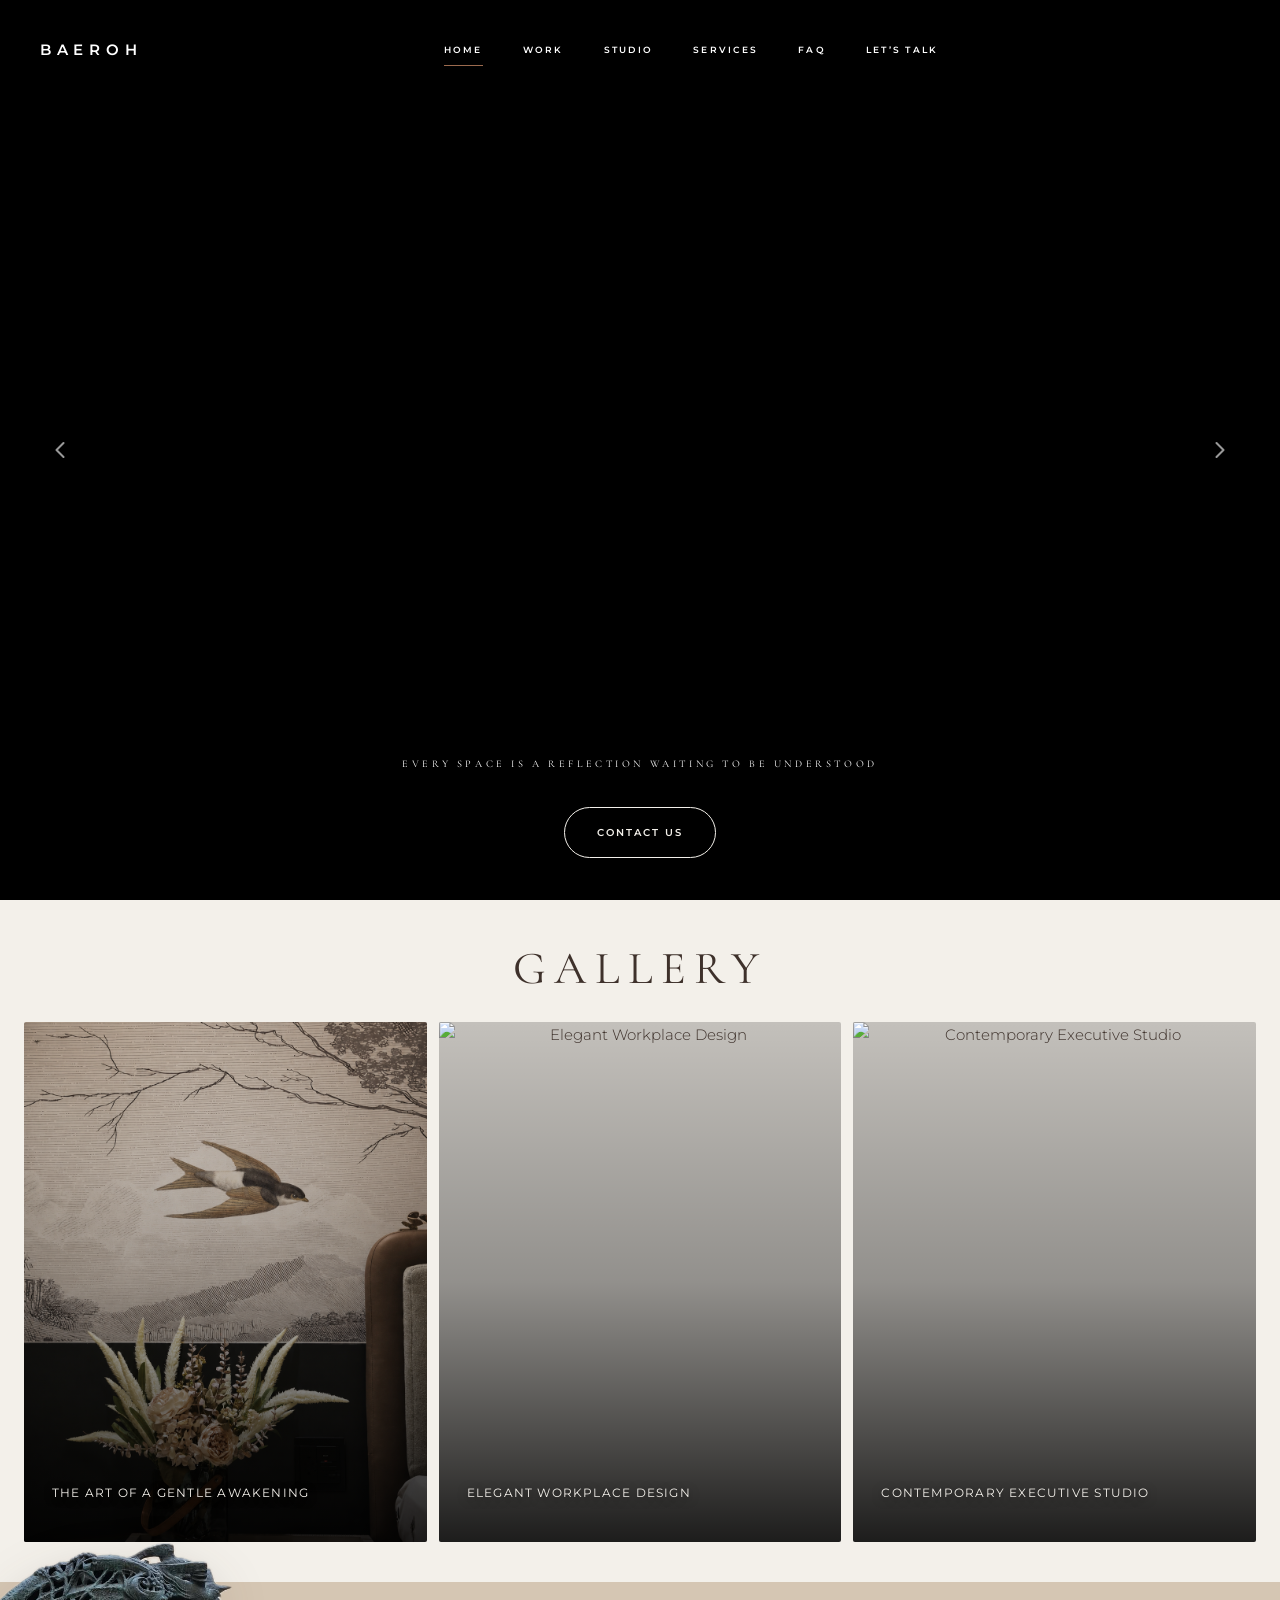
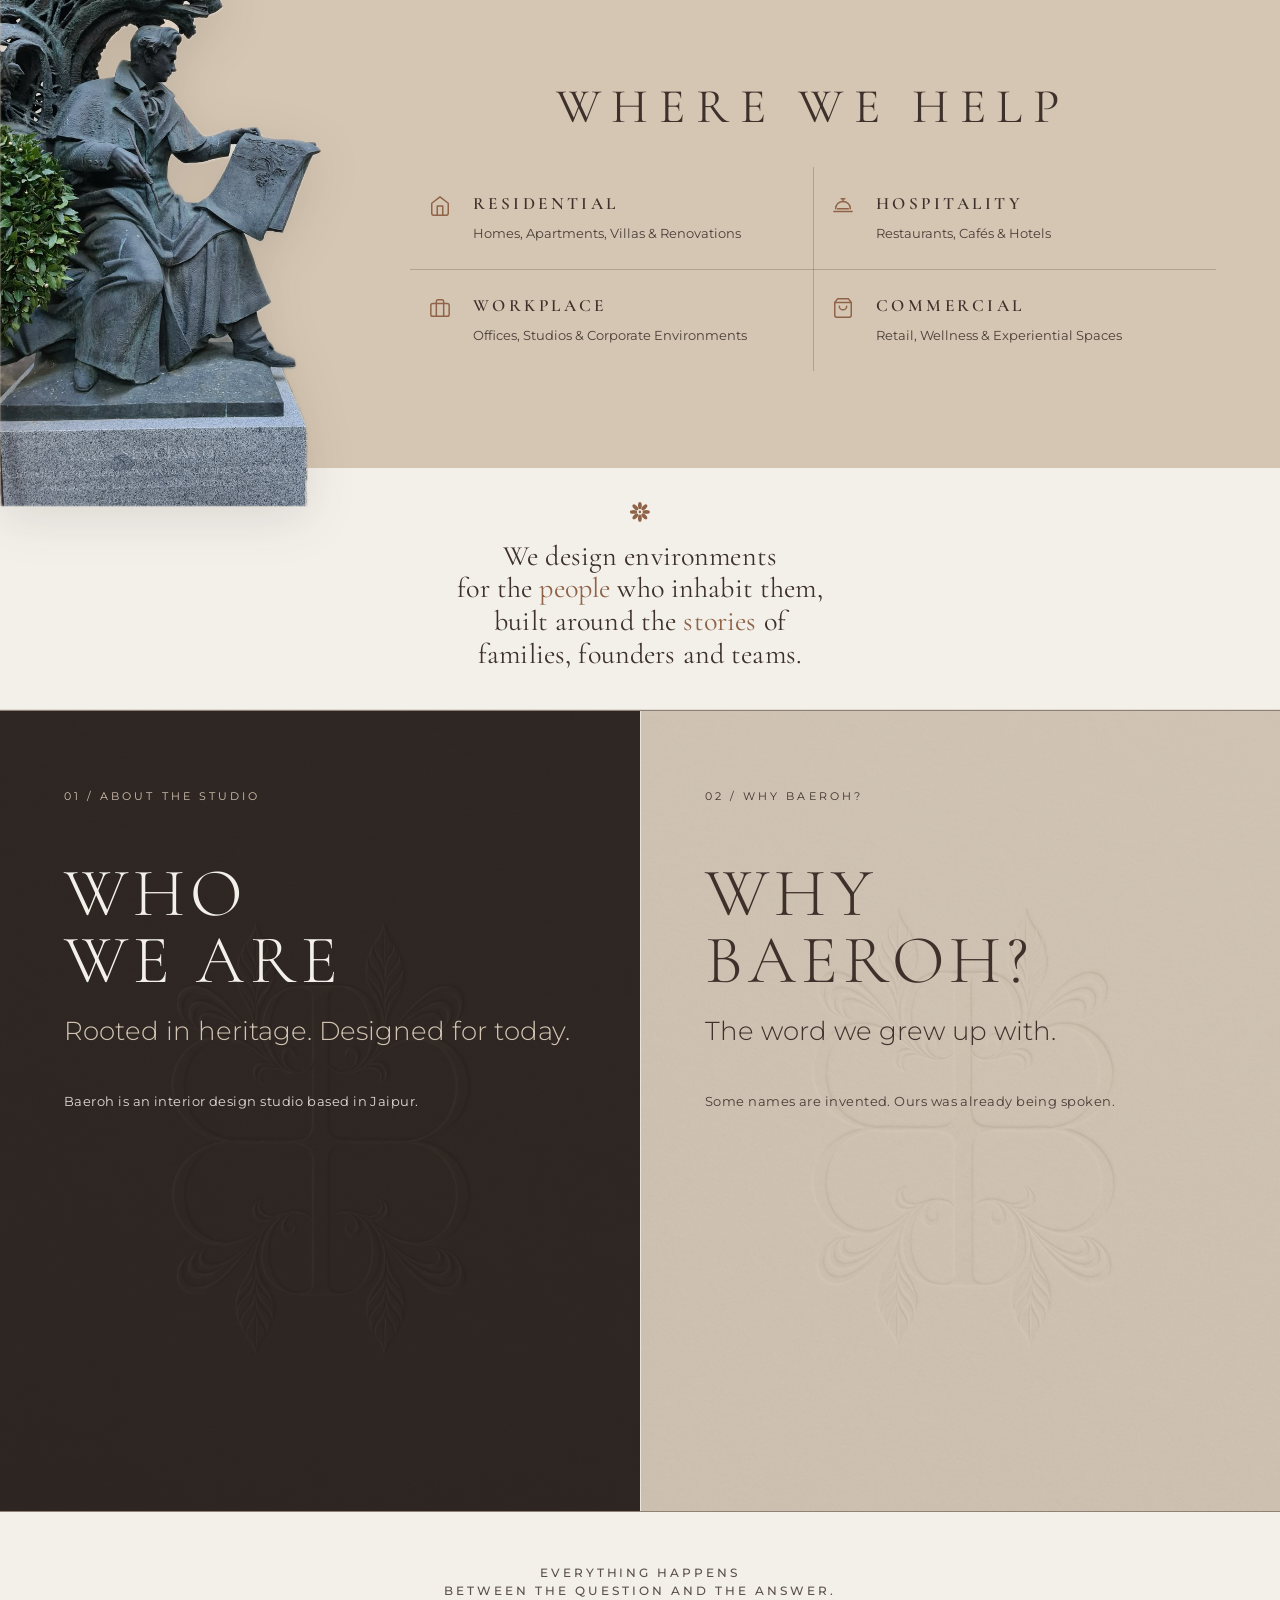
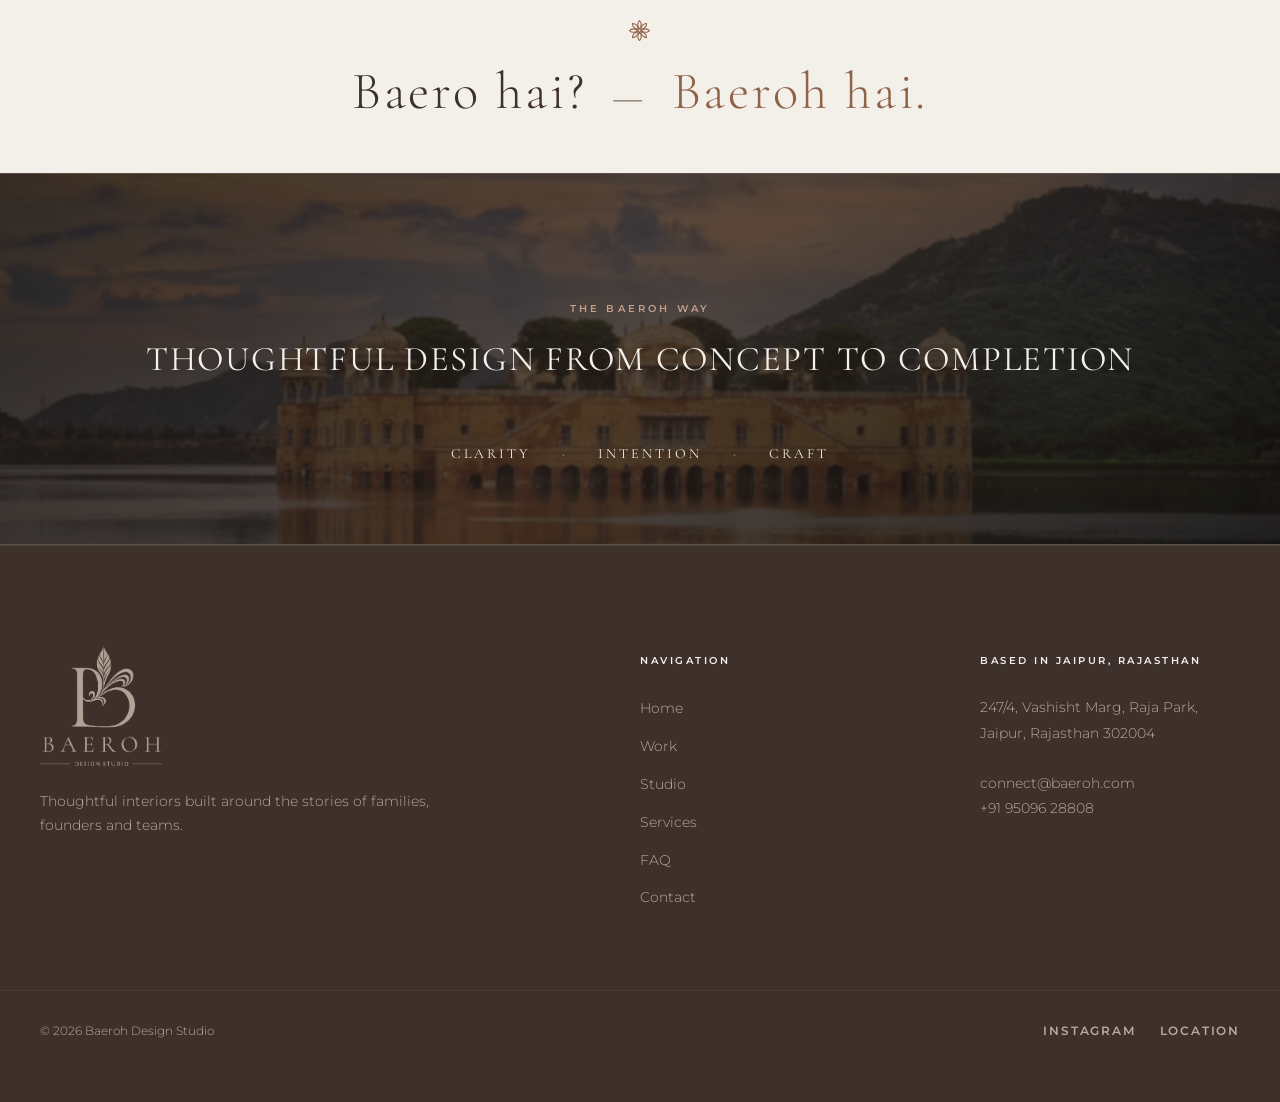
==== commit 690ae356: "Merge latest master into Round 4 updates" ====
--- a/index.html
+++ b/index.html
@@ -238,8 +238,9 @@
     </div>
   </section>
 
-  <!-- The Story Behind Baeroh -->
-  <section class="story-split" id="story-behind-baeroh" data-story-split aria-label="The Story Behind Baeroh">
+  <!-- The Story Behind Baeroh: About the Studio + Why Baeroh? -->
+  <section class="story-split" id="story-behind-baeroh" data-story-split aria-label="About the Studio and Why Baeroh">
+    <!-- LEFT PANEL: Charcoal -->
     <article class="story-panel story-panel--origin" id="story-panel-origin" data-story-panel="origin" aria-labelledby="story-origin-title" tabindex="0">
       <img class="story-split__image story-split__image--origin" src="assets/charcoal-watermark.png" width="1484" height="1060" alt="" aria-hidden="true" loading="lazy">
       <div class="story-split__inner story-split__inner--origin">
@@ -265,6 +266,7 @@
       </div>
     </article>
 
+    <!-- RIGHT PANEL: Ivory -->
     <article class="story-panel story-panel--name" id="story-panel-name" data-story-panel="name" aria-labelledby="story-name-title" tabindex="0">
       <img class="story-split__image story-split__image--name" src="assets/mushroom-taupe-watermark.png" width="1484" height="1060" alt="" aria-hidden="true" loading="lazy">
       <div class="story-split__inner story-split__inner--name">
--- a/style.css
+++ b/style.css
@@ -616,7 +616,6 @@
   width: 100%;
   max-width: 800px;
   padding: 0 40px;
-  margin-bottom: 0;
   transform: translateX(-50%);
   opacity: 1;
 }
@@ -708,6 +707,47 @@
   transform: translateX(4px);
 }
 
+.slider-dots {
+  position: absolute;
+  bottom: 40px;
+  left: 50%;
+  transform: translateX(-50%);
+  z-index: 10;
+  display: none !important;
+  gap: 8px;
+}
+
+.slider-dot {
+  position: relative;
+  flex: 1 1 33.333%;
+  width: 40px;
+  height: 32px;
+  padding: 0;
+  border: 0;
+  background: transparent;
+  cursor: pointer;
+}
+
+.slider-dot::after {
+  content: '';
+  position: absolute;
+  top: 50%;
+  left: 0;
+  width: 100%;
+  height: 2px;
+  background: transparent;
+  transform: translateY(-50%);
+  transition: background-color 360ms ease-out;
+}
+
+.slider-dot.active::after {
+  background-color: var(--color-cinnamon-tint);
+}
+
+.slider-dot:focus-visible {
+  outline: 1px solid rgba(243, 240, 234, 0.8);
+  outline-offset: 1px;
+}
 /* Buttons */
 .btn-group {
   display: flex;
@@ -2741,9 +2781,10 @@
 
 .story-split__lead {
   margin-top: clamp(18px, 2.2vh, 26px);
-  font-family: var(--font-display);
-  font-size: clamp(27px, 2.4vw, 40px);
-  line-height: 1.2;
+  font-family: var(--font-body) !important;
+  font-style: normal !important;
+  font-size: clamp(22px, 2vw, 32px);
+  line-height: 1.3;
 }
 
 .story-split__lead--origin {
@@ -2759,7 +2800,7 @@
   visibility: hidden;
   transform: translateY(14px);
   list-style: none;
-  font-family: var(--font-body);
+  font-family: var(--font-body) !important;
   font-weight: 400;
   font-size: clamp(13px, 1vw, 15px);
   line-height: 1.55;
@@ -2812,7 +2853,8 @@
   opacity: 0;
   visibility: hidden;
   transform: translateY(14px);
-  font-family: var(--font-body);
+  font-family: var(--font-body) !important;
+  font-style: normal !important;
   font-weight: 400;
   font-size: clamp(13px, 1vw, 15px);
   line-height: 1.75;
@@ -2828,7 +2870,7 @@
 .story-panel:is(:hover, :focus-within) .story-split__details,
 .story-split[data-active="origin"] .story-panel--origin .story-split__details,
 .story-split[data-active="name"] .story-panel--name .story-split__details {
-  max-height: 440px;
+  max-height: 700px;
   margin-top: 20px;
   opacity: 1;
   visibility: visible;
@@ -2841,24 +2883,25 @@
 }
 
 .story-split__detail-lead {
-  font-family: inherit;
-  font-size: inherit;
-  line-height: inherit;
-}
-
-.story-split__detail-quote {
-  font-family: inherit !important;
+  font-family: var(--font-body) !important;
   font-style: normal !important;
   font-size: inherit;
   line-height: inherit;
 }
 
+.story-split__detail-quote {
+  font-family: var(--font-body) !important;
+  font-style: normal !important;
+  font-size: inherit;
+  line-height: inherit;
+}
+
 .story-split__detail-signoff {
   font-family: var(--font-body) !important;
   font-weight: 700 !important;
-  font-style: italic !important;
-  font-size: clamp(20px, 1.8vw, 26px) !important;
-  line-height: 1.2;
+  font-style: normal !important;
+  font-size: clamp(18px, 1.6vw, 24px) !important;
+  line-height: 1.3;
 }
 
 .story-panel--origin .story-split__details {
@@ -7973,3 +8016,45 @@
     transition-duration: 0.01ms !important;
   }
 }
+
+/* Standalone Statement Banner Below Both */
+.story-banner-standalone {
+  background-color: var(--color-ivory);
+  color: var(--color-charcoal);
+  padding: clamp(40px, 4.5vw, 60px) 24px;
+  text-align: center;
+  border-bottom: 1px solid rgba(62, 49, 43, 0.12);
+}
+
+.story-banner__kicker {
+  font-family: var(--font-body);
+  font-weight: 300;
+  font-size: clamp(14px, 1.2vw, 17px);
+  line-height: 1.5;
+  color: var(--color-olive);
+  margin-bottom: 16px;
+  max-width: 800px;
+  margin-left: auto;
+  margin-right: auto;
+}
+
+.story-banner__heading {
+  display: flex;
+  flex-direction: column;
+  align-items: center;
+  gap: 6px;
+  font-family: var(--font-display);
+  font-weight: 300;
+  font-size: clamp(28px, 3.8vw, 48px);
+  line-height: 1.1;
+  letter-spacing: 0.14em;
+  text-transform: uppercase;
+}
+
+.story-banner__q {
+  color: var(--color-charcoal);
+}
+
+.story-banner__a {
+  color: var(--color-cinnamon);
+}
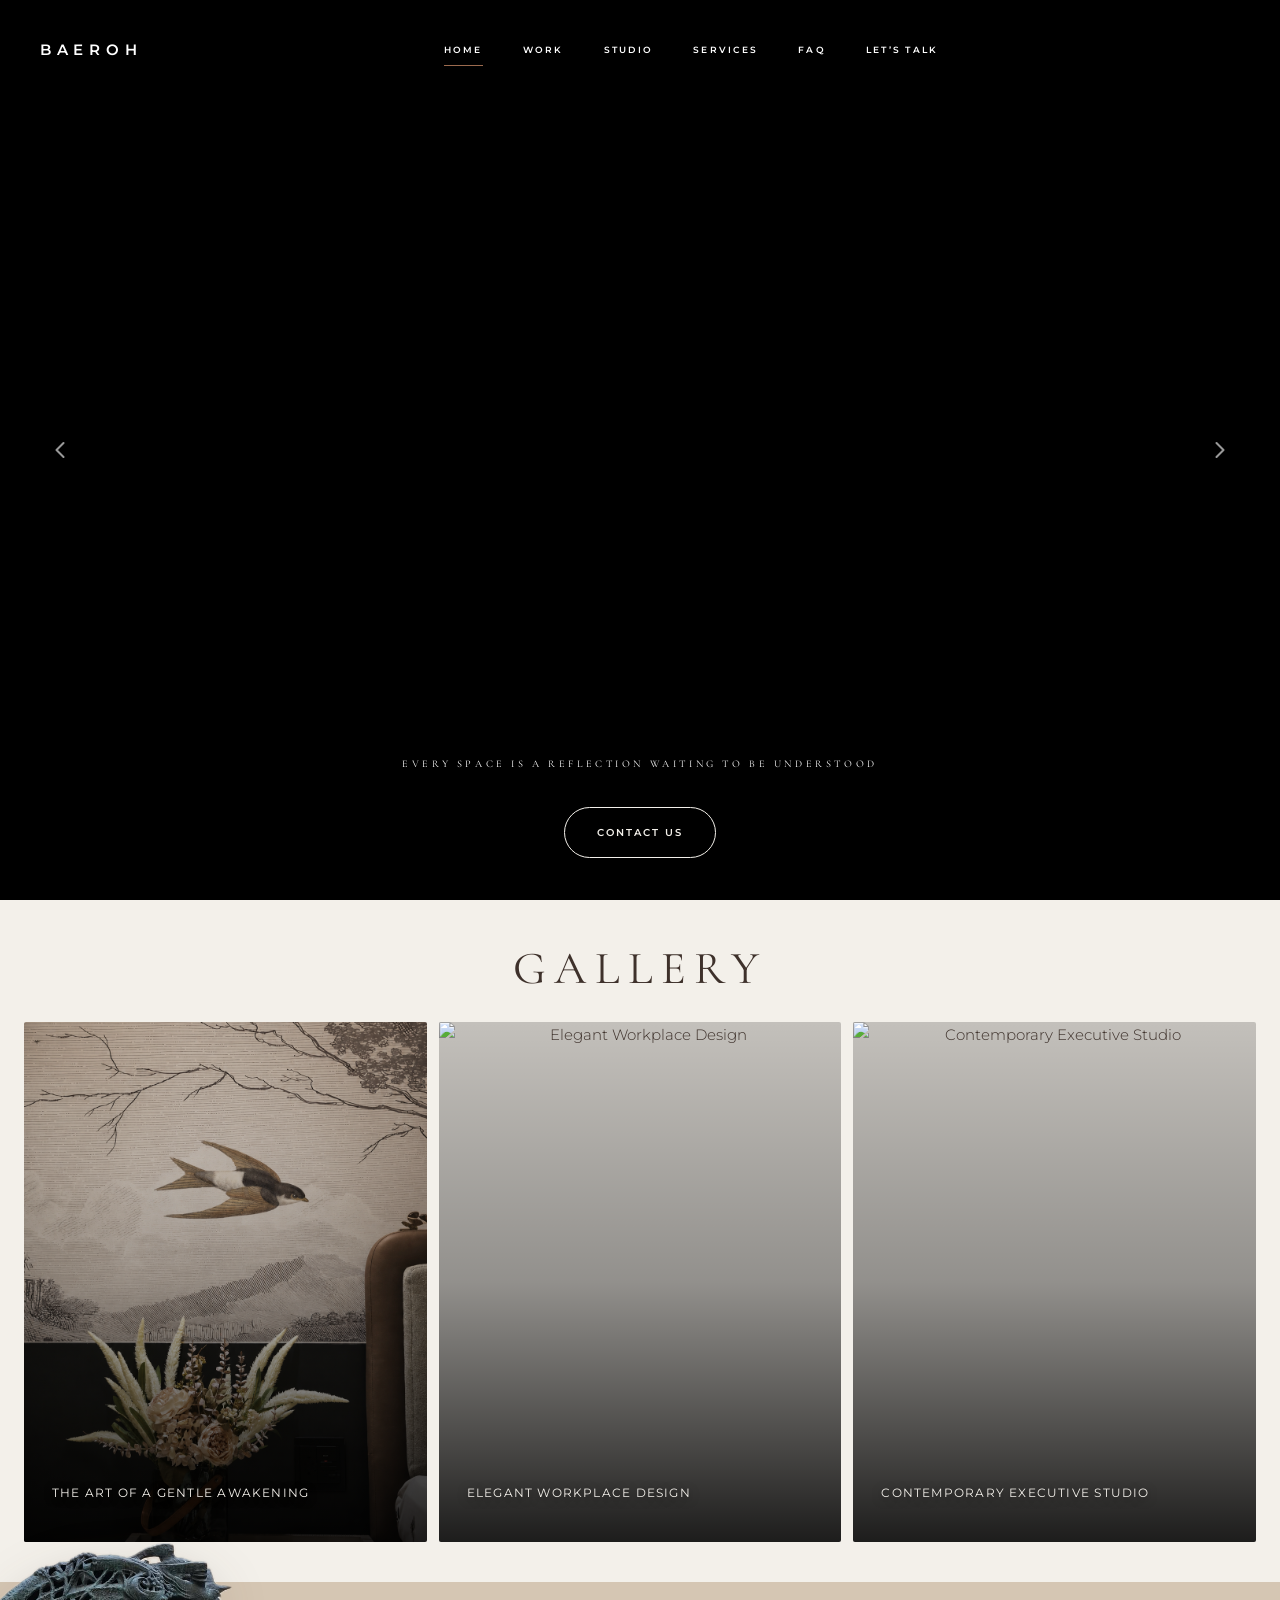
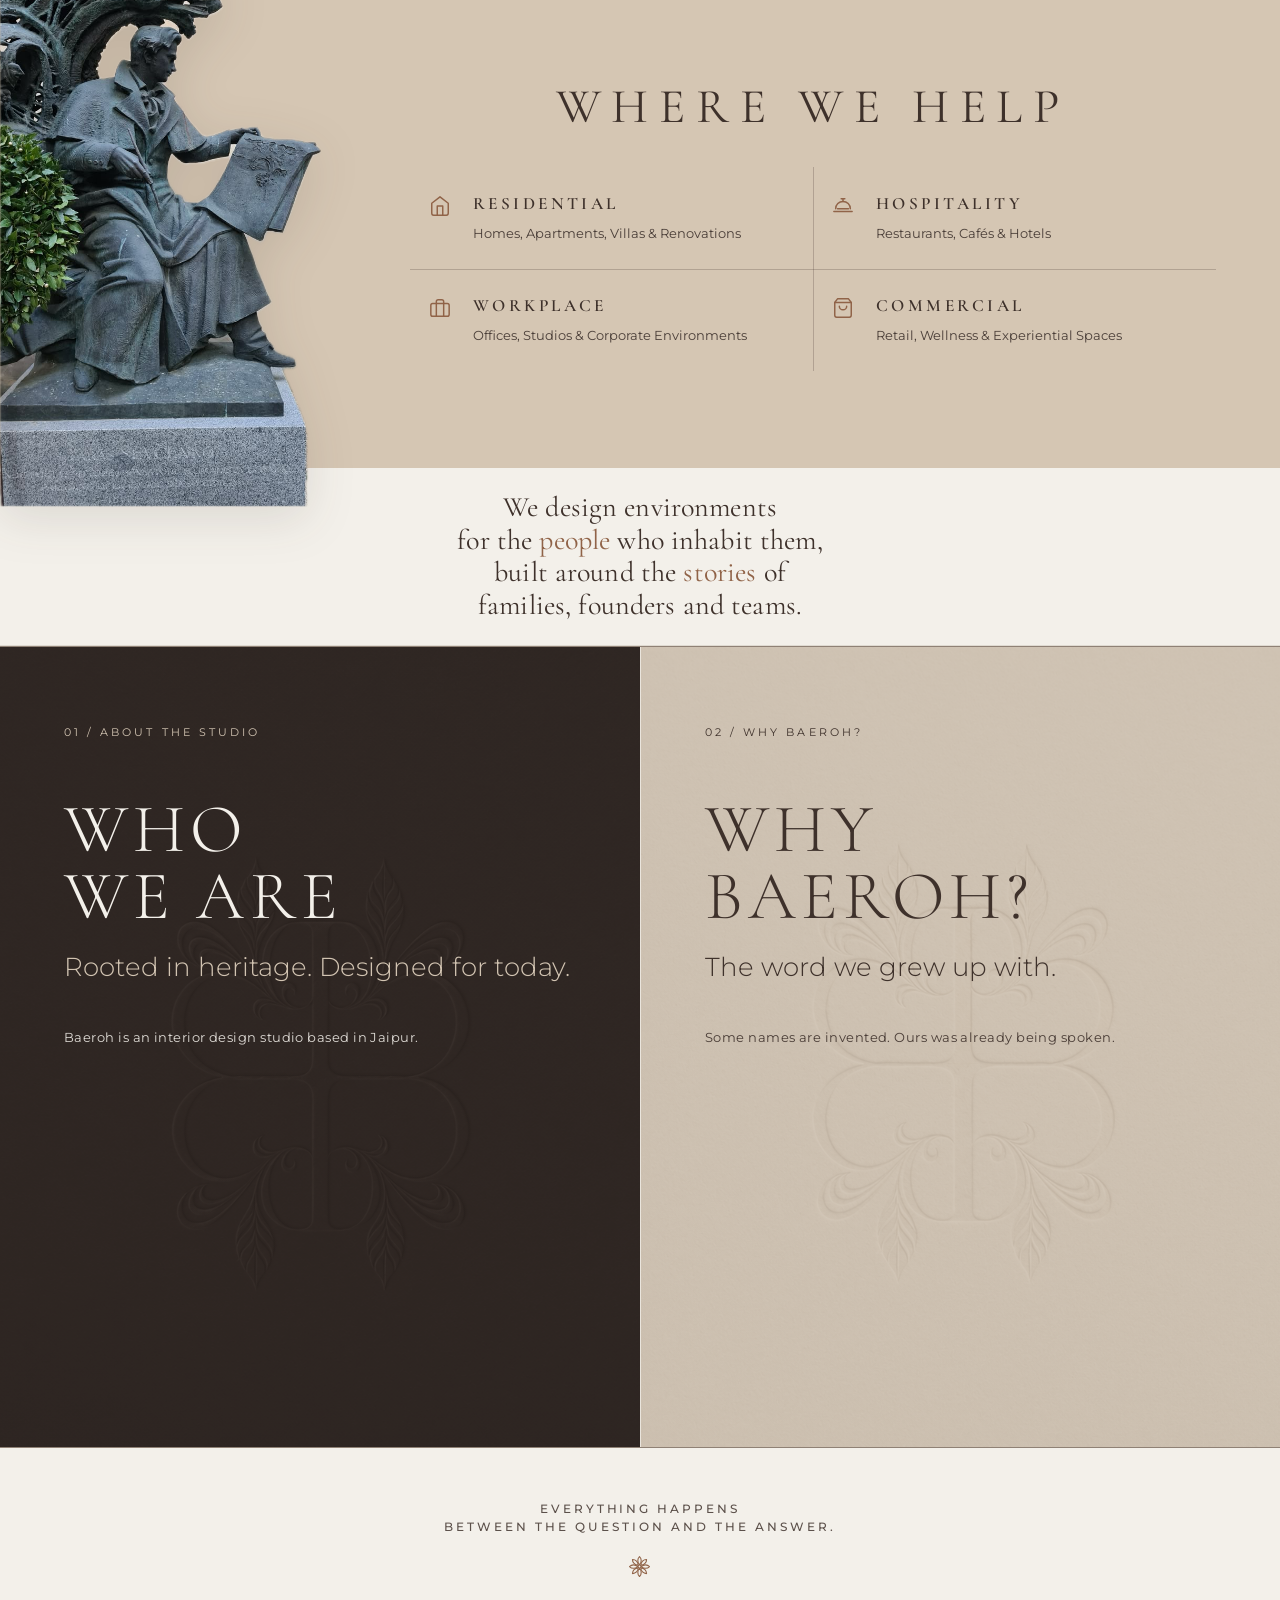
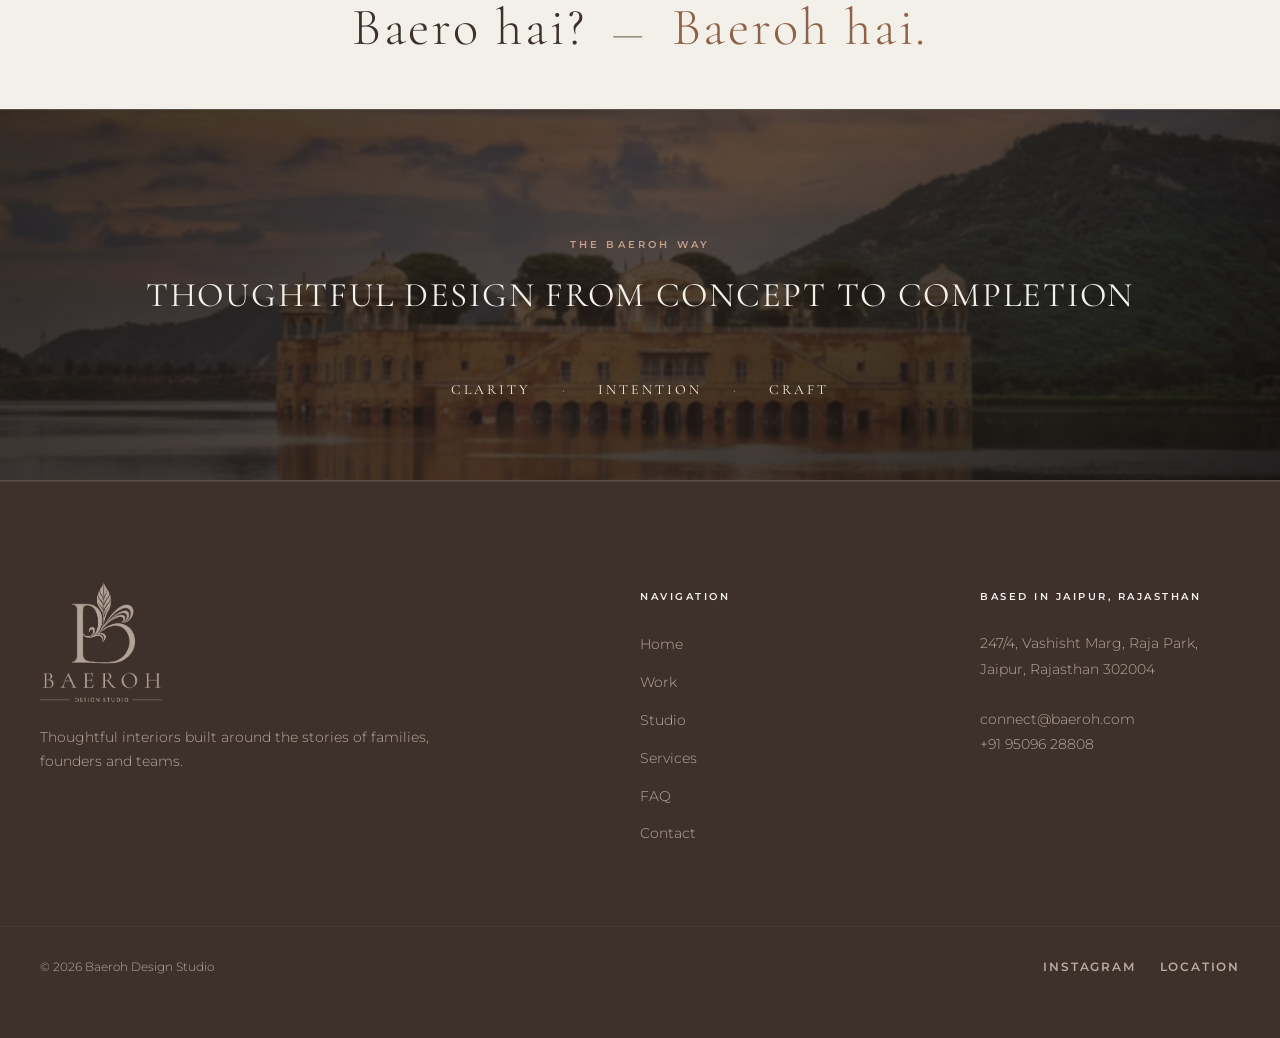
==== commit 8a4ea44c: "Compact homepage philosophy strip" ====
--- a/index.html
+++ b/index.html
@@ -216,19 +216,6 @@
   <!-- Baeroh Philosophy Quote -->
   <section class="home-philosophy-quote fade-in-up" aria-label="Baeroh Philosophy Quote">
     <div class="home-philosophy-quote__inner">
-      <svg class="home-philosophy-quote__ornament" viewBox="0 0 24 24" aria-hidden="true">
-        <g fill="currentColor">
-          <ellipse cx="12" cy="5" rx="2.1" ry="4"/>
-          <ellipse cx="12" cy="5" rx="2.1" ry="4" transform="rotate(45 12 12)"/>
-          <ellipse cx="12" cy="5" rx="2.1" ry="4" transform="rotate(90 12 12)"/>
-          <ellipse cx="12" cy="5" rx="2.1" ry="4" transform="rotate(135 12 12)"/>
-          <ellipse cx="12" cy="5" rx="2.1" ry="4" transform="rotate(180 12 12)"/>
-          <ellipse cx="12" cy="5" rx="2.1" ry="4" transform="rotate(225 12 12)"/>
-          <ellipse cx="12" cy="5" rx="2.1" ry="4" transform="rotate(270 12 12)"/>
-          <ellipse cx="12" cy="5" rx="2.1" ry="4" transform="rotate(315 12 12)"/>
-          <circle cx="12" cy="12" r="1.4"/>
-        </g>
-      </svg>
       <p>
         <span>We design environments</span>
         <span>for the <em>people</em> who inhabit them,</span>
--- a/style.css
+++ b/style.css
@@ -6206,18 +6206,10 @@
 
 .home-philosophy-quote__inner {
   width: 100%;
-  max-width: 720px;
+  max-width: 660px;
   margin: 0 auto;
-  padding: clamp(26px, 2.6vw, 36px) 24px clamp(28px, 3vw, 40px);
+  padding: clamp(18px, 1.8vw, 24px) 24px;
   text-align: center;
-}
-
-.home-philosophy-quote__ornament {
-  display: block;
-  width: clamp(21px, 1.7vw, 26px);
-  height: auto;
-  margin: 0 auto clamp(12px, 1.3vw, 18px);
-  color: var(--color-cinnamon-deep);
 }
 
 .home-philosophy-quote p {
@@ -6330,13 +6322,8 @@
   .home-philosophy-quote__inner {
     max-width: 100%;
     margin: 0 auto;
-    padding: 26px 18px 30px;
+    padding: 18px;
     text-align: center;
-  }
-
-  .home-philosophy-quote__ornament {
-    width: 21px;
-    margin: 0 auto 13px;
   }
 
   .home-philosophy-quote p {
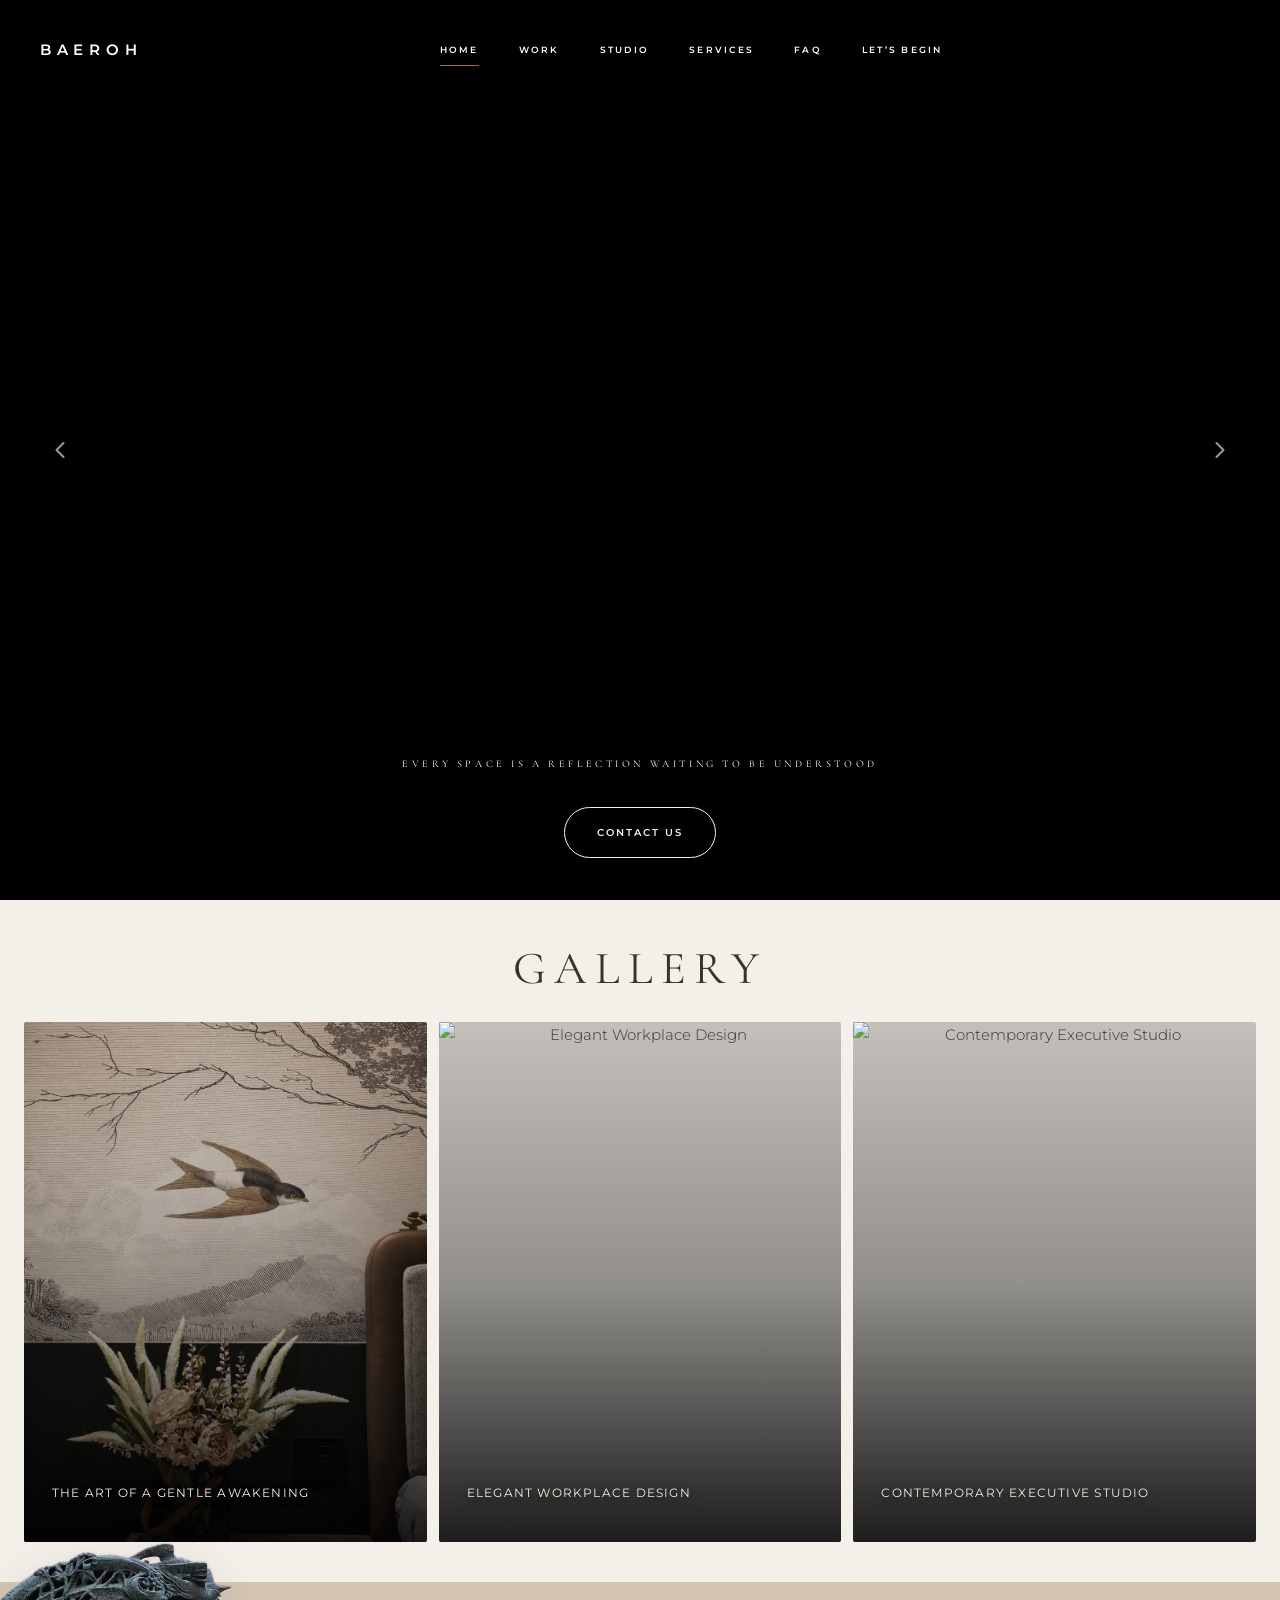
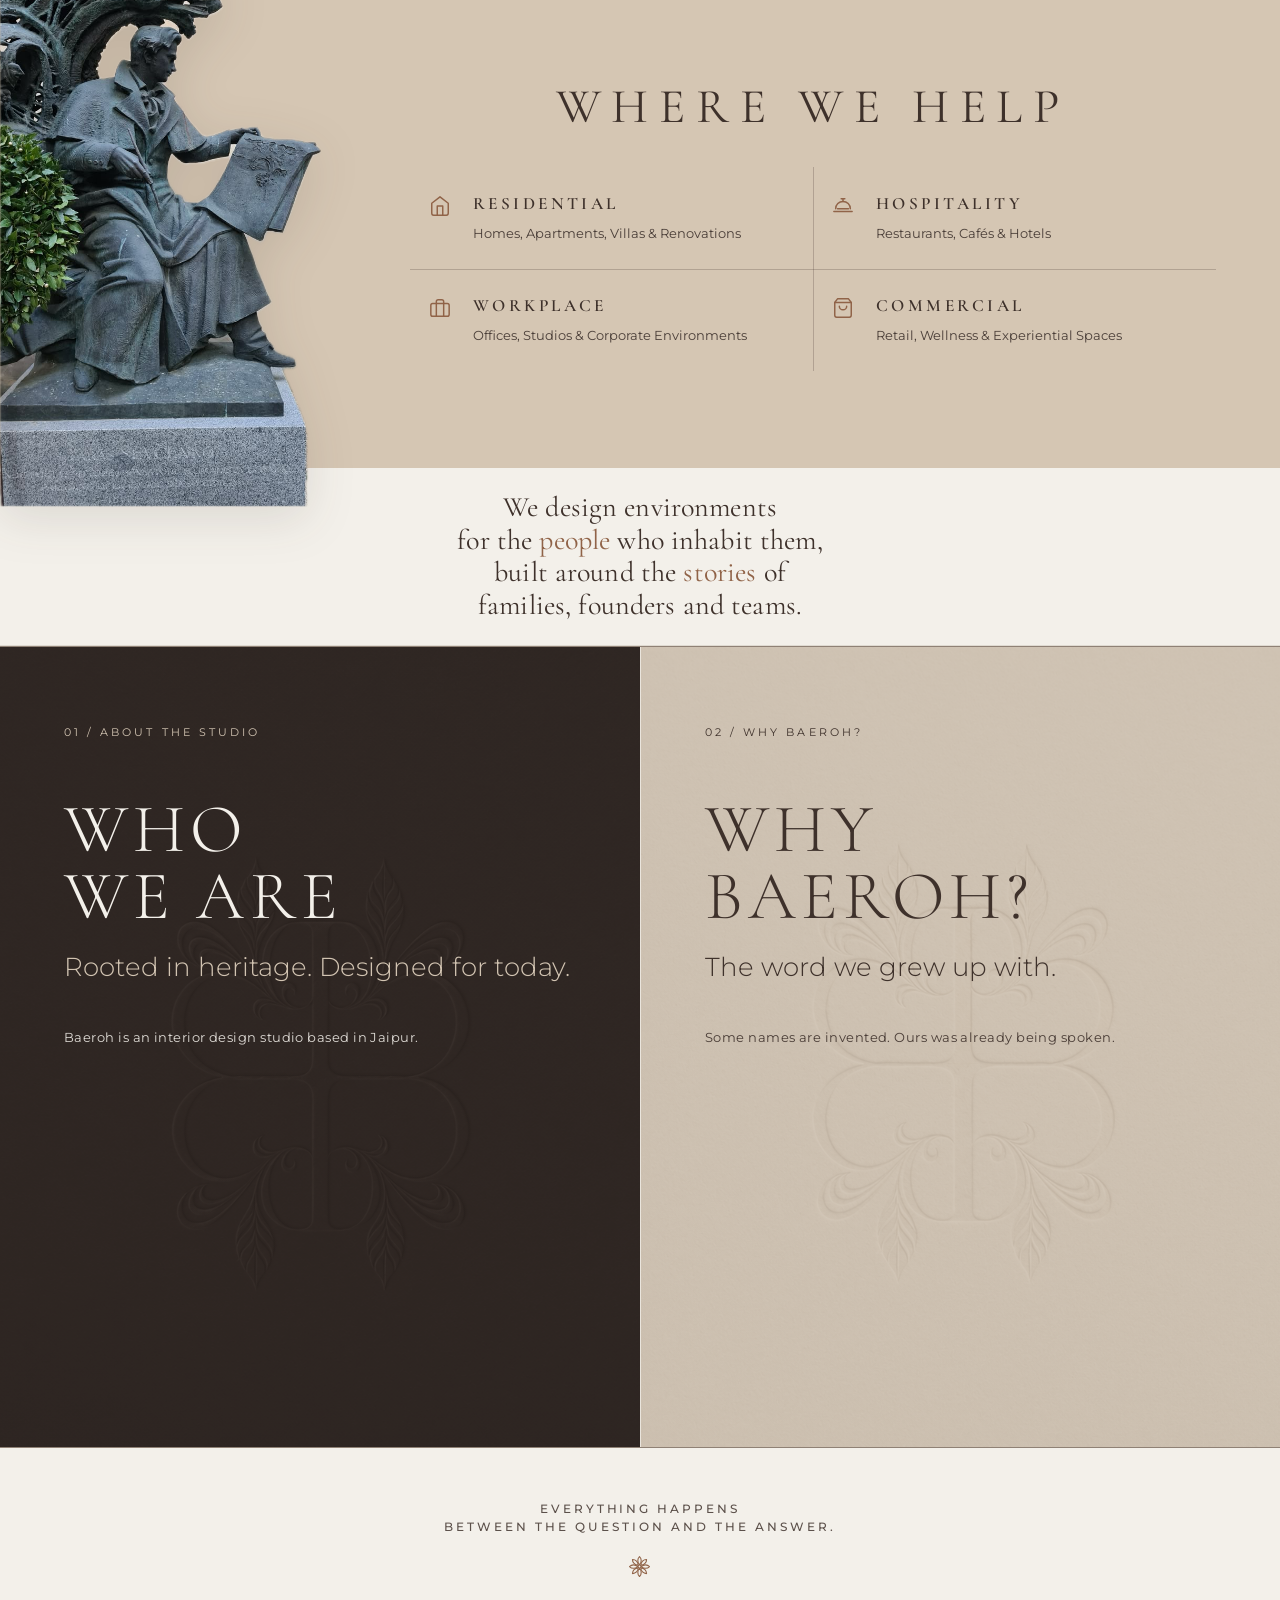
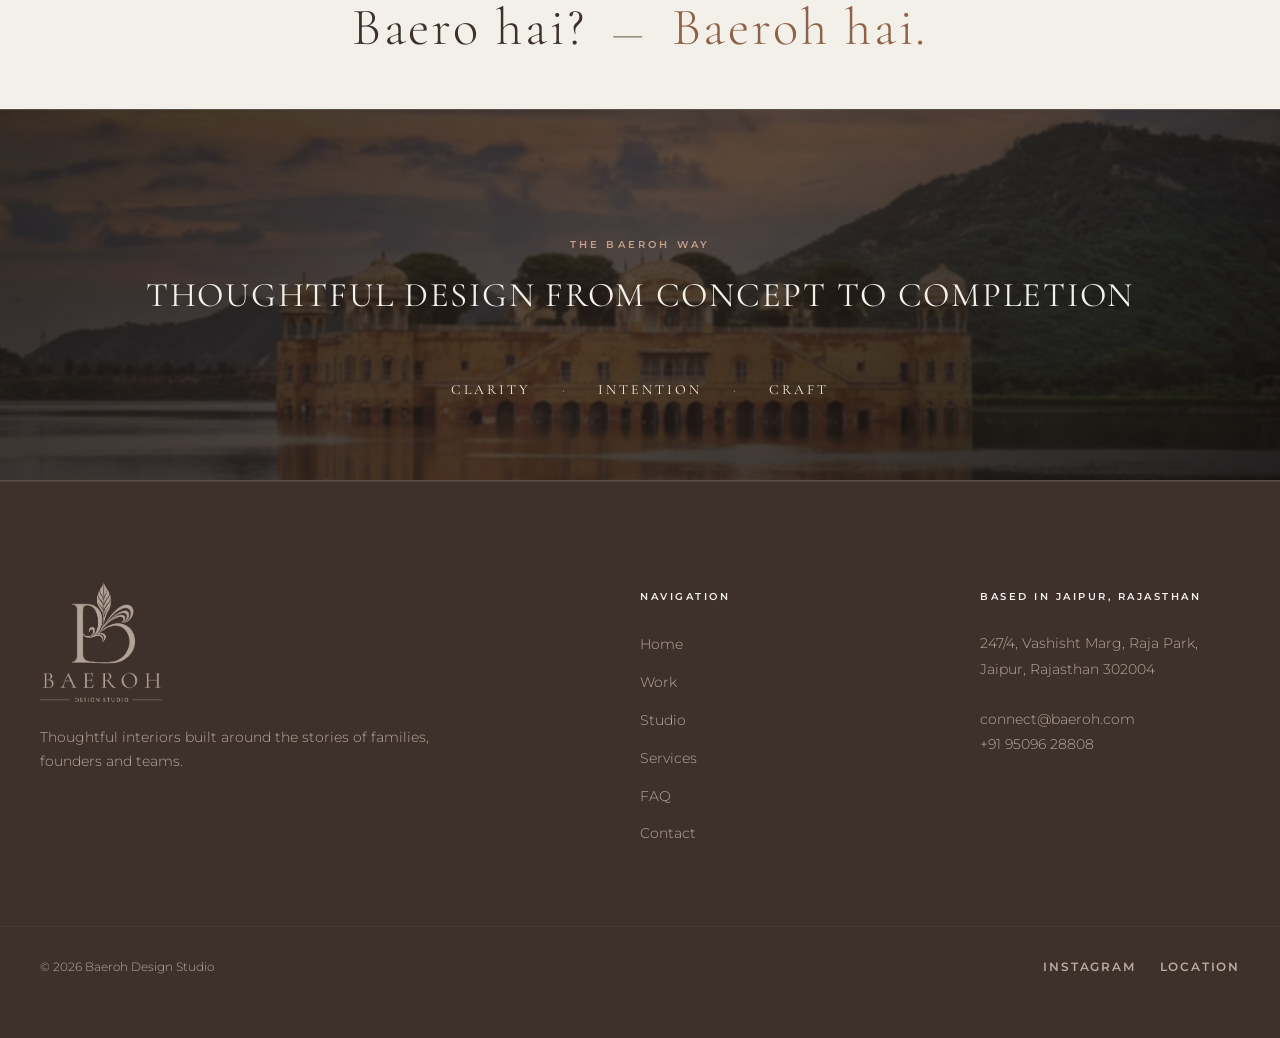
==== commit 093cdf73: "Update navigation bar link text from Let's Talk to Let's Begin" ====
--- a/index.html
+++ b/index.html
@@ -49,7 +49,7 @@
         <a href="studio.html">Studio</a>
         <a href="services.html">Services</a>
         <a href="faq.html" data-faq-trigger>FAQ</a>
-        <a href="contact.html">Let&rsquo;s Talk</a>
+        <a href="contact.html">Let&rsquo;s Begin</a>
       </nav>
       
       <div style="display: flex; align-items: center; gap: 30px;">
@@ -69,7 +69,7 @@
     <a href="studio.html">Studio</a>
     <a href="services.html">Services</a>
     <a href="faq.html" data-faq-trigger>FAQ</a>
-    <a href="contact.html">Let&rsquo;s Talk</a>
+    <a href="contact.html">Let&rsquo;s Begin</a>
   </div>
 
   <!-- Hero Section with Slideshow (Norm Architects style) -->
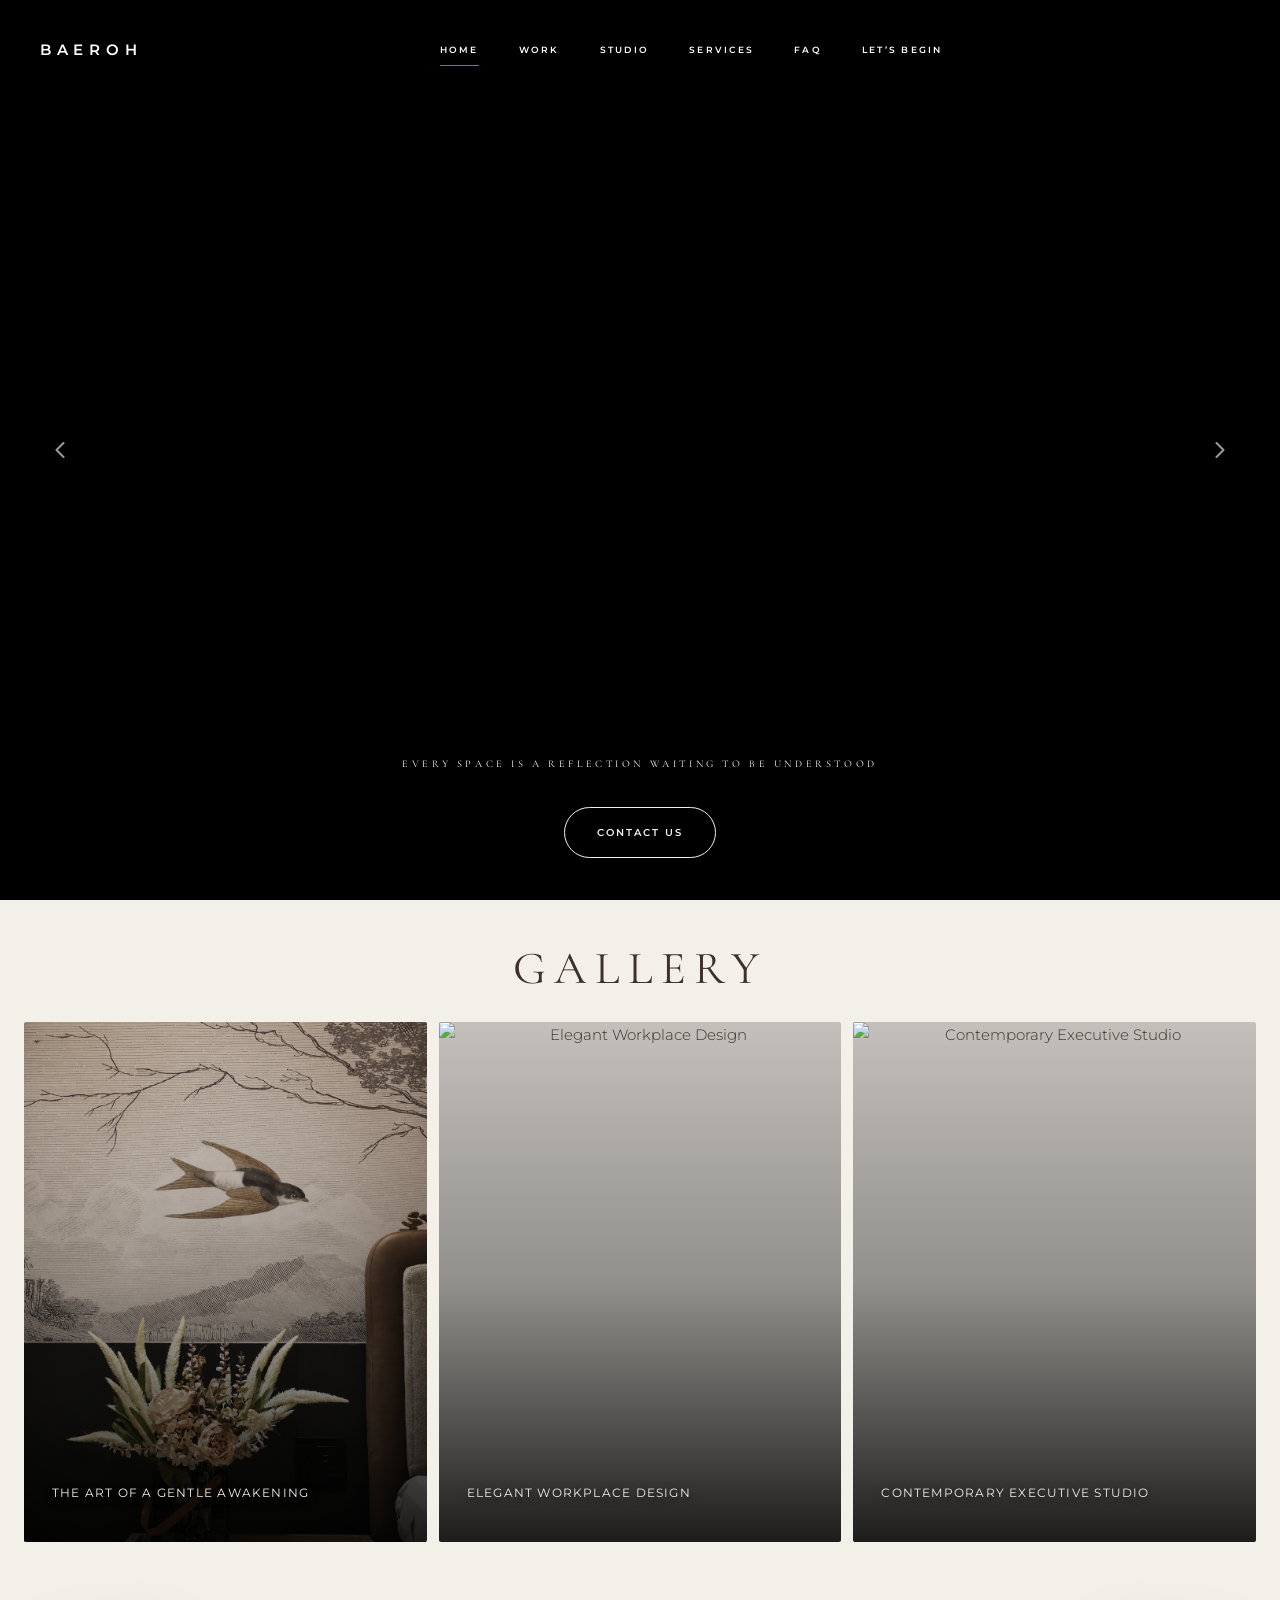
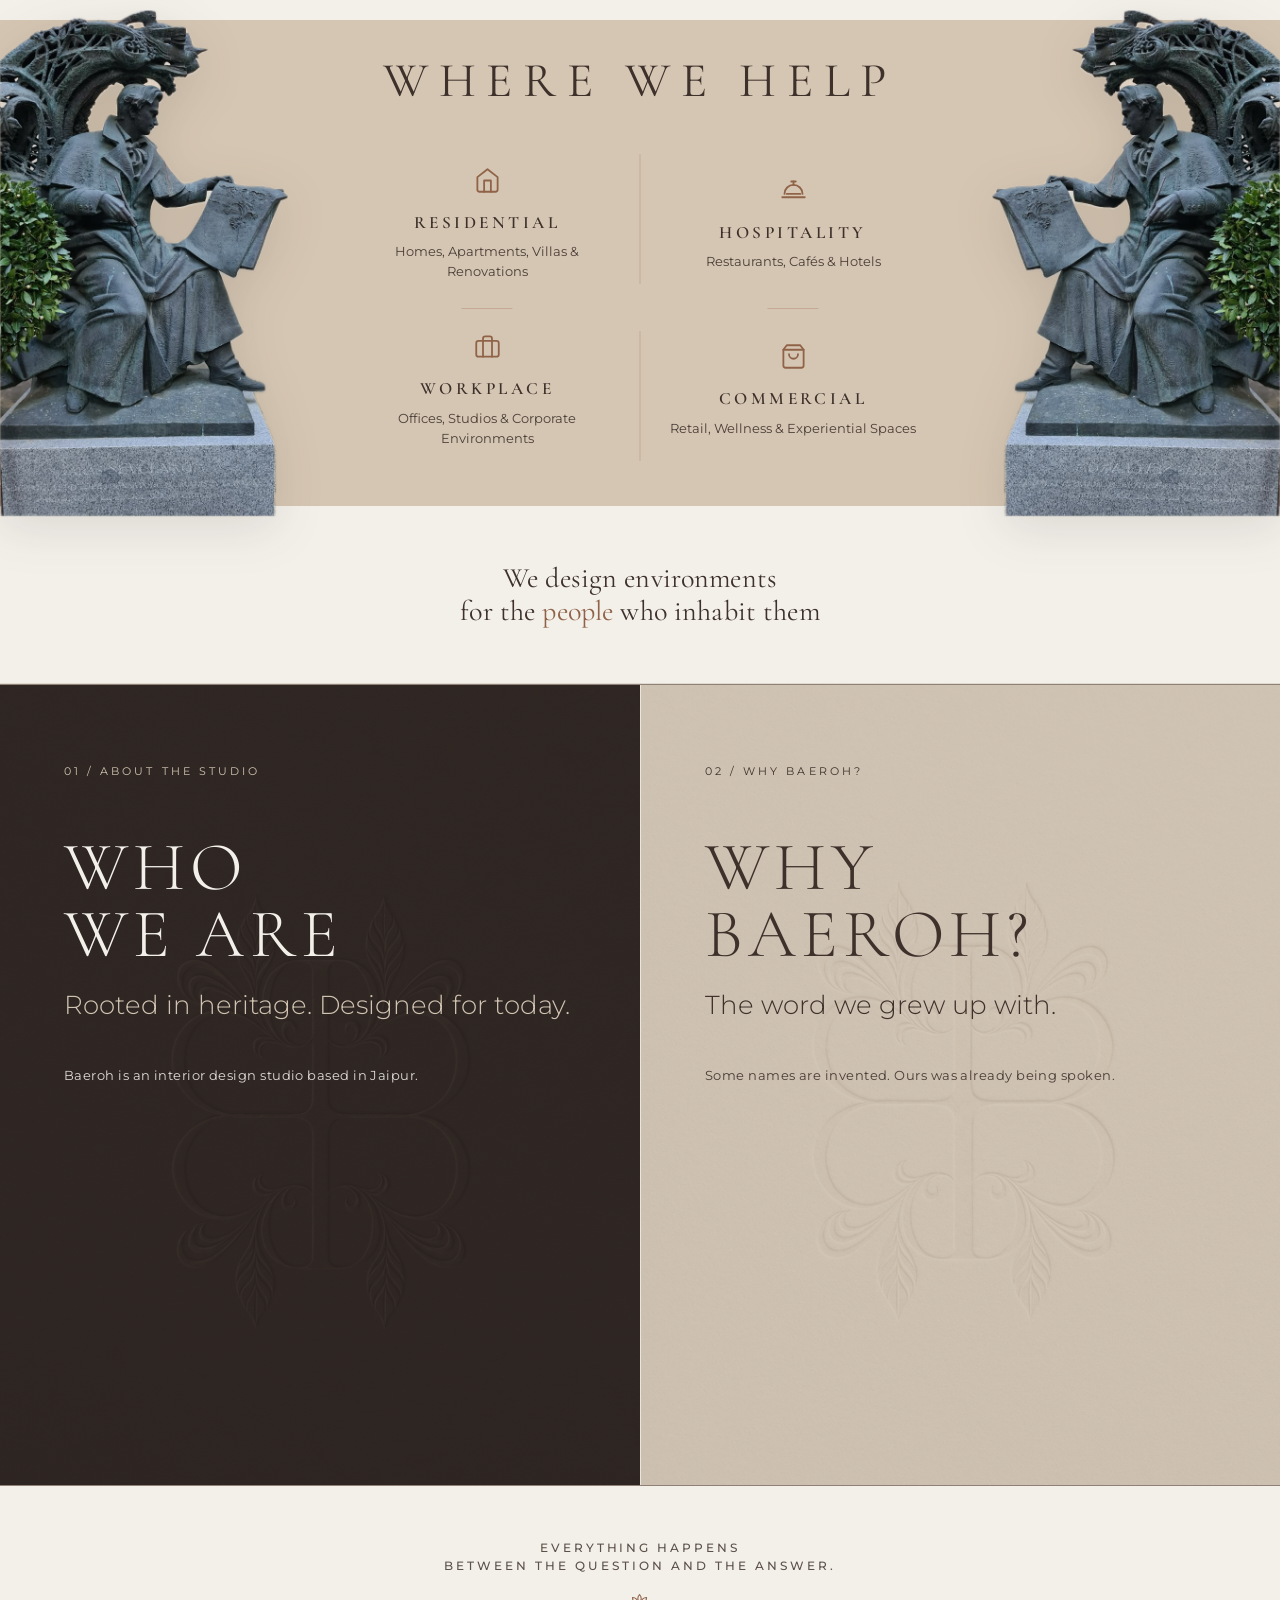
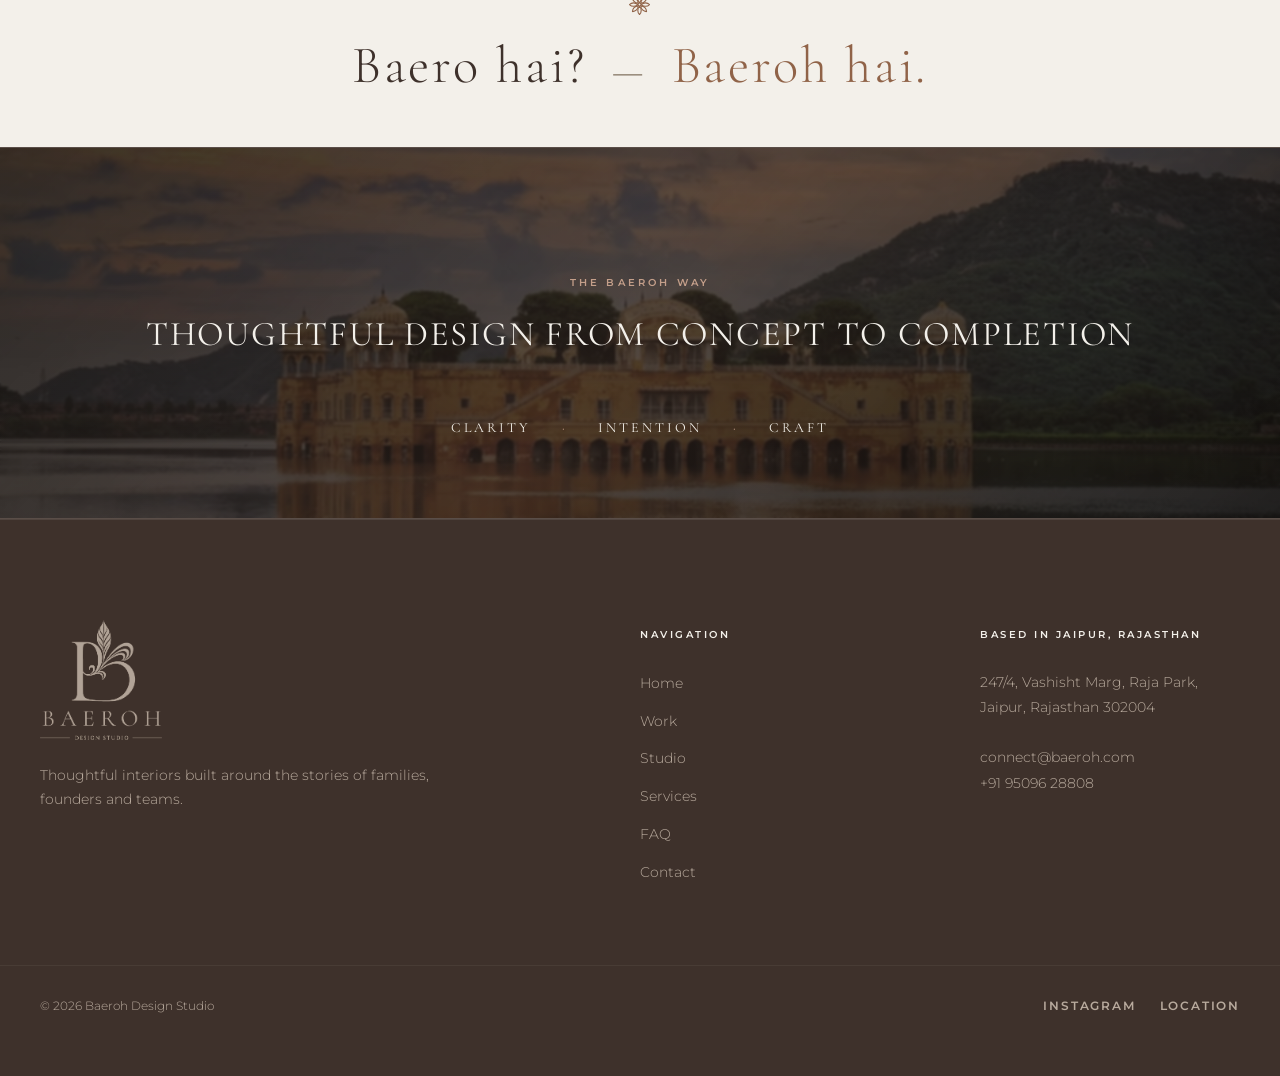
==== commit 53d1cc1c: "Refresh site content and homepage layout" ====
--- a/index.html
+++ b/index.html
@@ -17,13 +17,13 @@
   <!-- SEO Meta Tags -->
   <title>Baeroh | Interior Architecture &amp; Design</title>
   <meta name="description" content="Baeroh is an interior architecture and design studio based in Jaipur, Rajasthan, creating thoughtful residential, workplace, hospitality and commercial environments.">
-  <link rel="canonical" href="https://aryan13a.github.io/baeroh04/">
+  <link rel="canonical" href="https://www.baeroh.com/">
   
   <!-- OG Meta Tags -->
   <meta property="og:type" content="website">
   <meta property="og:title" content="Baeroh | Interior Architecture &amp; Design">
   <meta property="og:description" content="We design environments for the people who inhabit them. Thoughtful interior architecture and design.">
-  <meta property="og:image" content="https://aryan13a.github.io/baeroh04/assets/logo.png">
+  <meta property="og:image" content="https://www.baeroh.com/assets/logo.png">
   
   <!-- Stylesheets -->
   <link rel="stylesheet" href="style.css?v=10.4">
@@ -155,6 +155,10 @@
         <img src="assets/statue-cutout.png" width="610" height="1070" alt="Architectural statue sculpture" class="where-we-help-statue-img" loading="lazy">
       </div>
 
+      <div class="where-we-help-statue-container where-we-help-statue-container--right" aria-hidden="true">
+        <img src="assets/statue-cutout.png" width="610" height="1070" alt="" class="where-we-help-statue-img where-we-help-statue-img--right" loading="lazy">
+      </div>
+
       <div class="where-we-help-banner-content">
         <div class="where-we-help-header">
           <h2 class="where-we-help-title">WHERE WE HELP</h2>
@@ -218,9 +222,7 @@
     <div class="home-philosophy-quote__inner">
       <p>
         <span>We design environments</span>
-        <span>for the <em>people</em> who inhabit them,</span>
-        <span>built around the <em>stories</em> of</span>
-        <span>families, founders and teams.</span>
+        <span>for the <em>people</em> who inhabit them</span>
       </p>
     </div>
   </section>
--- a/style.css
+++ b/style.css
@@ -6048,14 +6048,14 @@
   position: relative;
   z-index: 2;
   width: 100%;
-  padding: 0;
+  padding: clamp(36px, 3vw, 56px) 0 0;
   overflow: visible;
   background: var(--color-ivory);
 }
 
 .where-we-help-banner-wrapper {
-  display: grid;
-  grid-template-columns: minmax(300px, 28%) minmax(0, 1fr);
+  position: relative;
+  display: block;
   width: 100%;
   height: clamp(480px, 38vw, 560px);
   overflow: visible;
@@ -6063,15 +6063,25 @@
 }
 
 .where-we-help-statue-container {
-  position: relative;
+  position: absolute;
+  top: 0;
+  bottom: 0;
+  left: 0;
   z-index: 2;
   display: flex;
   align-items: stretch;
   justify-content: flex-start;
+  width: 28%;
   min-width: 0;
   height: 100%;
   overflow: visible;
   pointer-events: none;
+}
+
+.where-we-help-statue-container--right {
+  right: 0;
+  left: auto;
+  justify-content: flex-end;
 }
 
 .where-we-help-statue-img {
@@ -6081,23 +6091,31 @@
   display: block;
   width: auto;
   max-width: none;
-  height: calc(100% + clamp(76px, 6vw, 100px));
+  height: calc(100% + clamp(16px, 1.5vw, 24px));
   object-fit: contain;
   object-position: left top;
   filter: drop-shadow(0 12px 24px rgba(46, 38, 35, 0.12));
   transform: translateY(-50%);
 }
 
+.where-we-help-statue-img--right {
+  right: 0;
+  left: auto;
+  transform: translateY(-50%) scaleX(-1);
+}
+
 .where-we-help-banner-content {
   display: flex;
   flex-direction: column;
   justify-content: center;
+  box-sizing: border-box;
   min-width: 0;
+  height: 100%;
   padding:
     clamp(36px, 3.25vw, 48px)
     clamp(42px, 5vw, 90px)
     clamp(34px, 3vw, 46px)
-    clamp(36px, 4vw, 70px);
+    clamp(42px, 5vw, 90px);
 }
 
 .where-we-help-header {
@@ -6122,53 +6140,89 @@
   position: relative;
   display: grid;
   grid-template-columns: repeat(2, minmax(0, 1fr));
-  grid-template-rows: repeat(2, minmax(102px, 1fr));
+  grid-template-rows: repeat(2, minmax(132px, 1fr));
   width: 100%;
-  max-width: 1020px;
+  max-width: min(1020px, calc(100% - clamp(540px, 42vw, 660px)));
   margin: 0 auto;
 }
 
-.where-we-help-services-grid::before,
-.where-we-help-services-grid::after {
+.where-we-help-services-grid::before {
   position: absolute;
   z-index: 0;
-  content: '';
-  background: rgba(62, 49, 43, 0.24);
-  pointer-events: none;
-}
-
-.where-we-help-services-grid::before {
   top: 0;
   bottom: 0;
   left: 50%;
   width: 1px;
-}
-
-.where-we-help-services-grid::after {
-  top: 50%;
-  right: 0;
-  left: 0;
-  height: 1px;
+  content: '';
+  background: linear-gradient(
+    to bottom,
+    transparent 4%,
+    rgba(155, 106, 78, 0.3) 4%,
+    rgba(155, 106, 78, 0.3) 43%,
+    transparent 43%,
+    transparent 57%,
+    rgba(155, 106, 78, 0.3) 57%,
+    rgba(155, 106, 78, 0.3) 96%,
+    transparent 96%
+  );
+  pointer-events: none;
+  transform: translateX(-50%);
 }
 
 .where-we-help-service-item {
   position: relative;
   z-index: 1;
-  display: grid;
-  grid-template-columns: 28px minmax(0, 1fr);
-  column-gap: 16px;
-  align-content: center;
+  display: flex;
+  flex-direction: column;
+  align-items: center;
+  justify-content: center;
   min-width: 0;
-  min-height: 102px;
-  padding: clamp(18px, 1.5vw, 24px) clamp(16px, 1.5vw, 24px);
+  min-height: 132px;
+  padding: clamp(22px, 2vw, 30px) clamp(18px, 2vw, 30px);
+  text-align: center;
+}
+
+.where-we-help-service-item:nth-child(n + 3)::before {
+  position: absolute;
+  top: 0;
+  left: 50%;
+  width: clamp(44px, 4vw, 64px);
+  height: 1px;
+  content: '';
+  background: rgba(155, 106, 78, 0.3);
+  transform: translateX(-50%);
 }
 
 .where-we-help-service-icon {
-  width: 22px;
-  height: 22px;
-  margin-top: 2px;
+  width: clamp(27px, 2vw, 32px);
+  height: clamp(27px, 2vw, 32px);
+  margin: 0 0 18px;
   color: var(--color-cinnamon-deep);
   flex-shrink: 0;
+  transform-origin: center;
+  transition: transform 220ms ease-out;
+}
+
+.where-we-help-service-item:hover .where-we-help-service-icon {
+  animation: whereHelpIconHover 420ms cubic-bezier(0.16, 1, 0.3, 1) both;
+}
+
+@keyframes whereHelpIconHover {
+  0% {
+    transform: translateY(0) scale(1) rotate(0);
+  }
+
+  38% {
+    transform: translateY(-2px) scale(1.13) rotate(-3deg);
+  }
+
+  68% {
+    transform: translateY(-2px) scale(1.1) rotate(2deg);
+  }
+
+  100% {
+    transform: translateY(-2px) scale(1.1) rotate(0);
+  }
 }
 
 .where-we-help-service-copy {
@@ -6188,6 +6242,7 @@
 
 .where-we-help-service-desc {
   margin: 9px 0 0;
+  max-width: 310px;
   color: #4A3E38;
   font-family: var(--font-body);
   font-size: clamp(12px, 1vw, 14px);
@@ -6213,6 +6268,10 @@
 }
 
 .home-philosophy-quote p {
+  display: flex;
+  min-height: 4.64em;
+  flex-direction: column;
+  justify-content: center;
   max-width: 680px;
   margin: 0 auto;
   color: var(--color-charcoal);
@@ -6235,11 +6294,15 @@
 
 @media (max-width: 1100px) {
   .where-we-help-banner-wrapper {
-    grid-template-columns: minmax(240px, 30%) minmax(0, 1fr);
-    height: 480px;
+    height: auto;
+  }
+
+  .where-we-help-statue-container {
+    display: none;
   }
 
   .where-we-help-banner-content {
+    height: auto;
     padding: 36px 30px;
   }
 
@@ -6253,6 +6316,10 @@
 
   .where-we-help-title {
     font-size: clamp(34px, 4vw, 44px);
+  }
+
+  .where-we-help-services-grid {
+    max-width: 900px;
   }
 
   .where-we-help-service-item {
@@ -6291,15 +6358,14 @@
   }
 
   .where-we-help-services-grid::before,
-  .where-we-help-services-grid::after {
+  .where-we-help-service-item:nth-child(n + 3)::before {
     display: none;
   }
 
   .where-we-help-service-item {
-    grid-template-columns: 28px minmax(0, 340px);
-    justify-content: center;
+    display: flex;
     min-height: 0;
-    padding: 19px 6px;
+    padding: 28px 6px;
     border-bottom: 1px solid rgba(62, 49, 43, 0.22);
   }
 
@@ -6327,6 +6393,7 @@
   }
 
   .home-philosophy-quote p {
+    min-height: 4.88em;
     margin: 0 auto;
     font-size: clamp(18px, 4.8vw, 21px);
     line-height: 1.22;
@@ -8045,3 +8112,27 @@
 .story-banner__a {
   color: var(--color-cinnamon);
 }
+
+/* Shared primary heading treatment for interior pages */
+.page-primary-heading,
+.page-studio h1.page-primary-heading,
+.page-contact h1.page-primary-heading {
+  color: var(--color-charcoal);
+  font-family: var(--font-display);
+  font-size: clamp(40px, 4.8vw, 68px);
+  font-style: normal;
+  font-weight: 300;
+  line-height: 1.1;
+  letter-spacing: 0.12em;
+  text-transform: uppercase;
+}
+
+@media (max-width: 768px) {
+  .page-primary-heading,
+  .page-studio h1.page-primary-heading,
+  .page-contact h1.page-primary-heading {
+    font-size: clamp(28px, 8vw, 48px);
+    line-height: 1.1;
+    letter-spacing: 0.1em;
+  }
+}
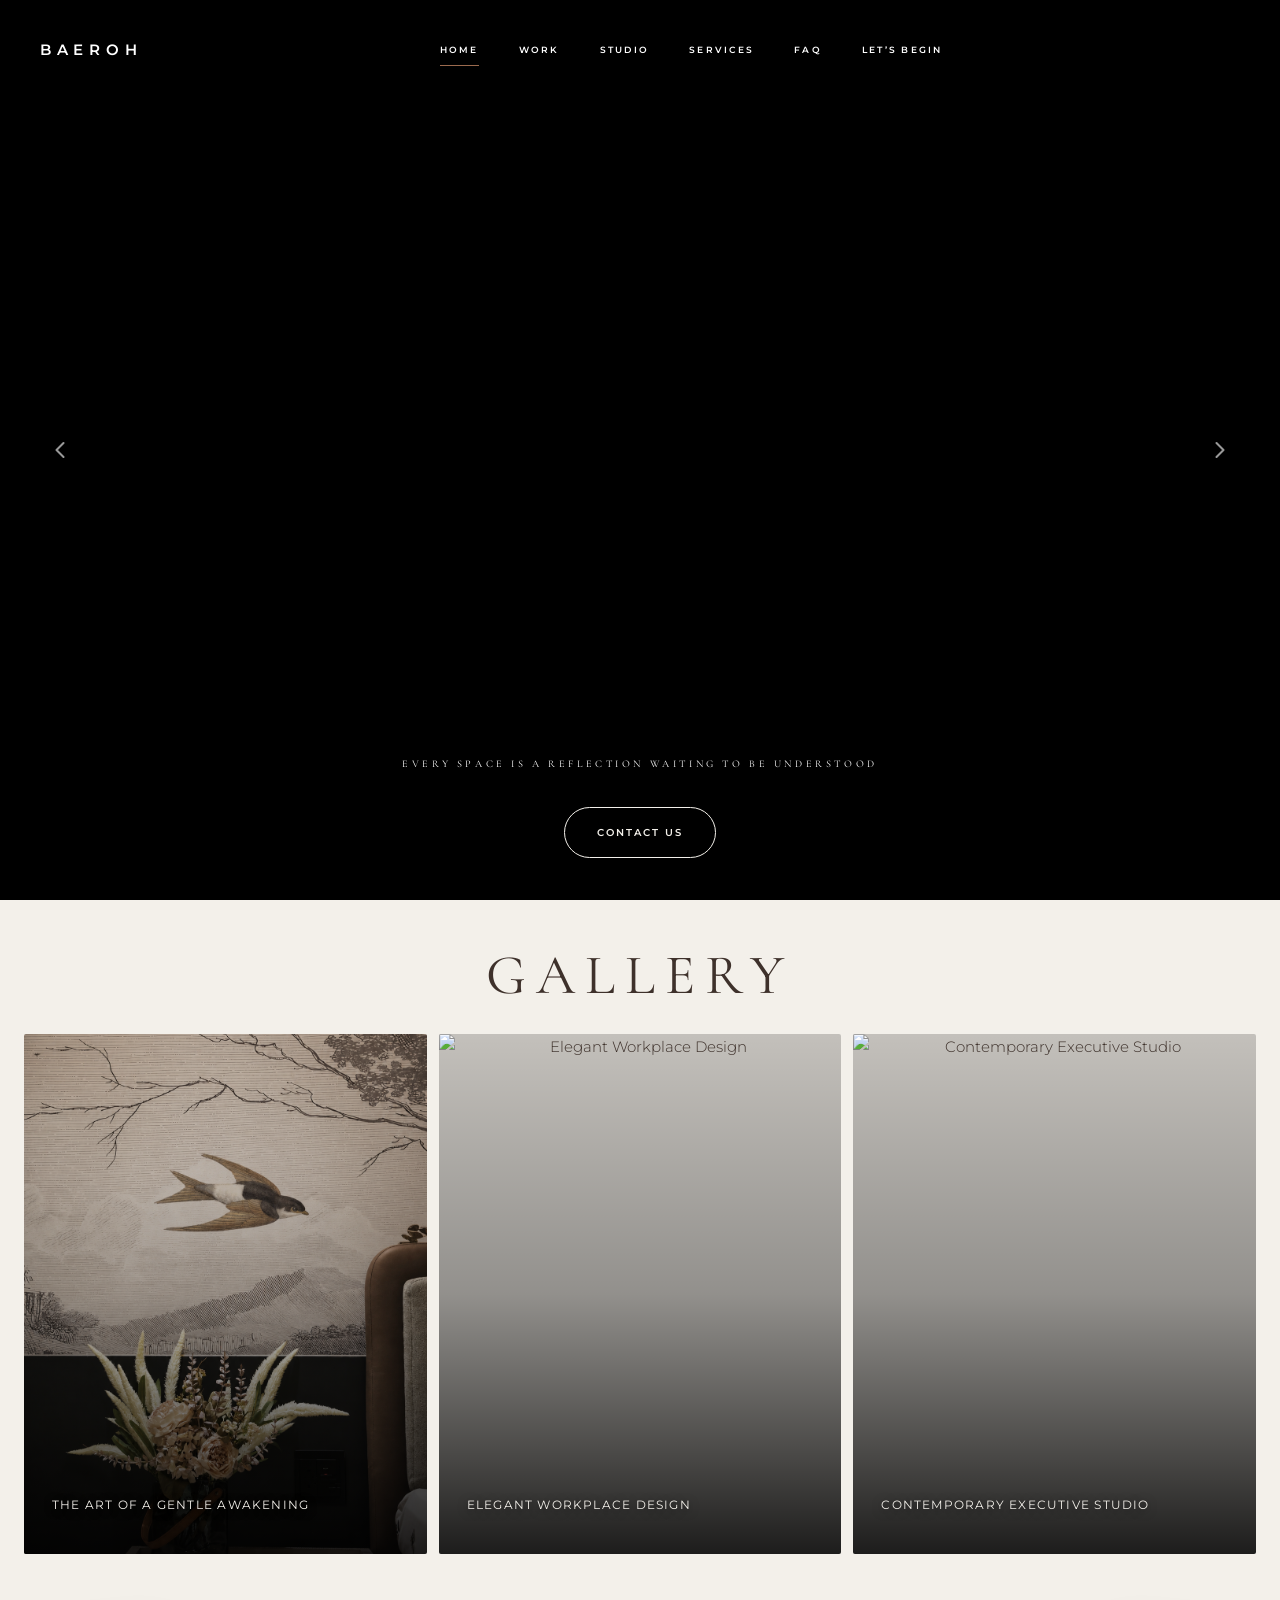
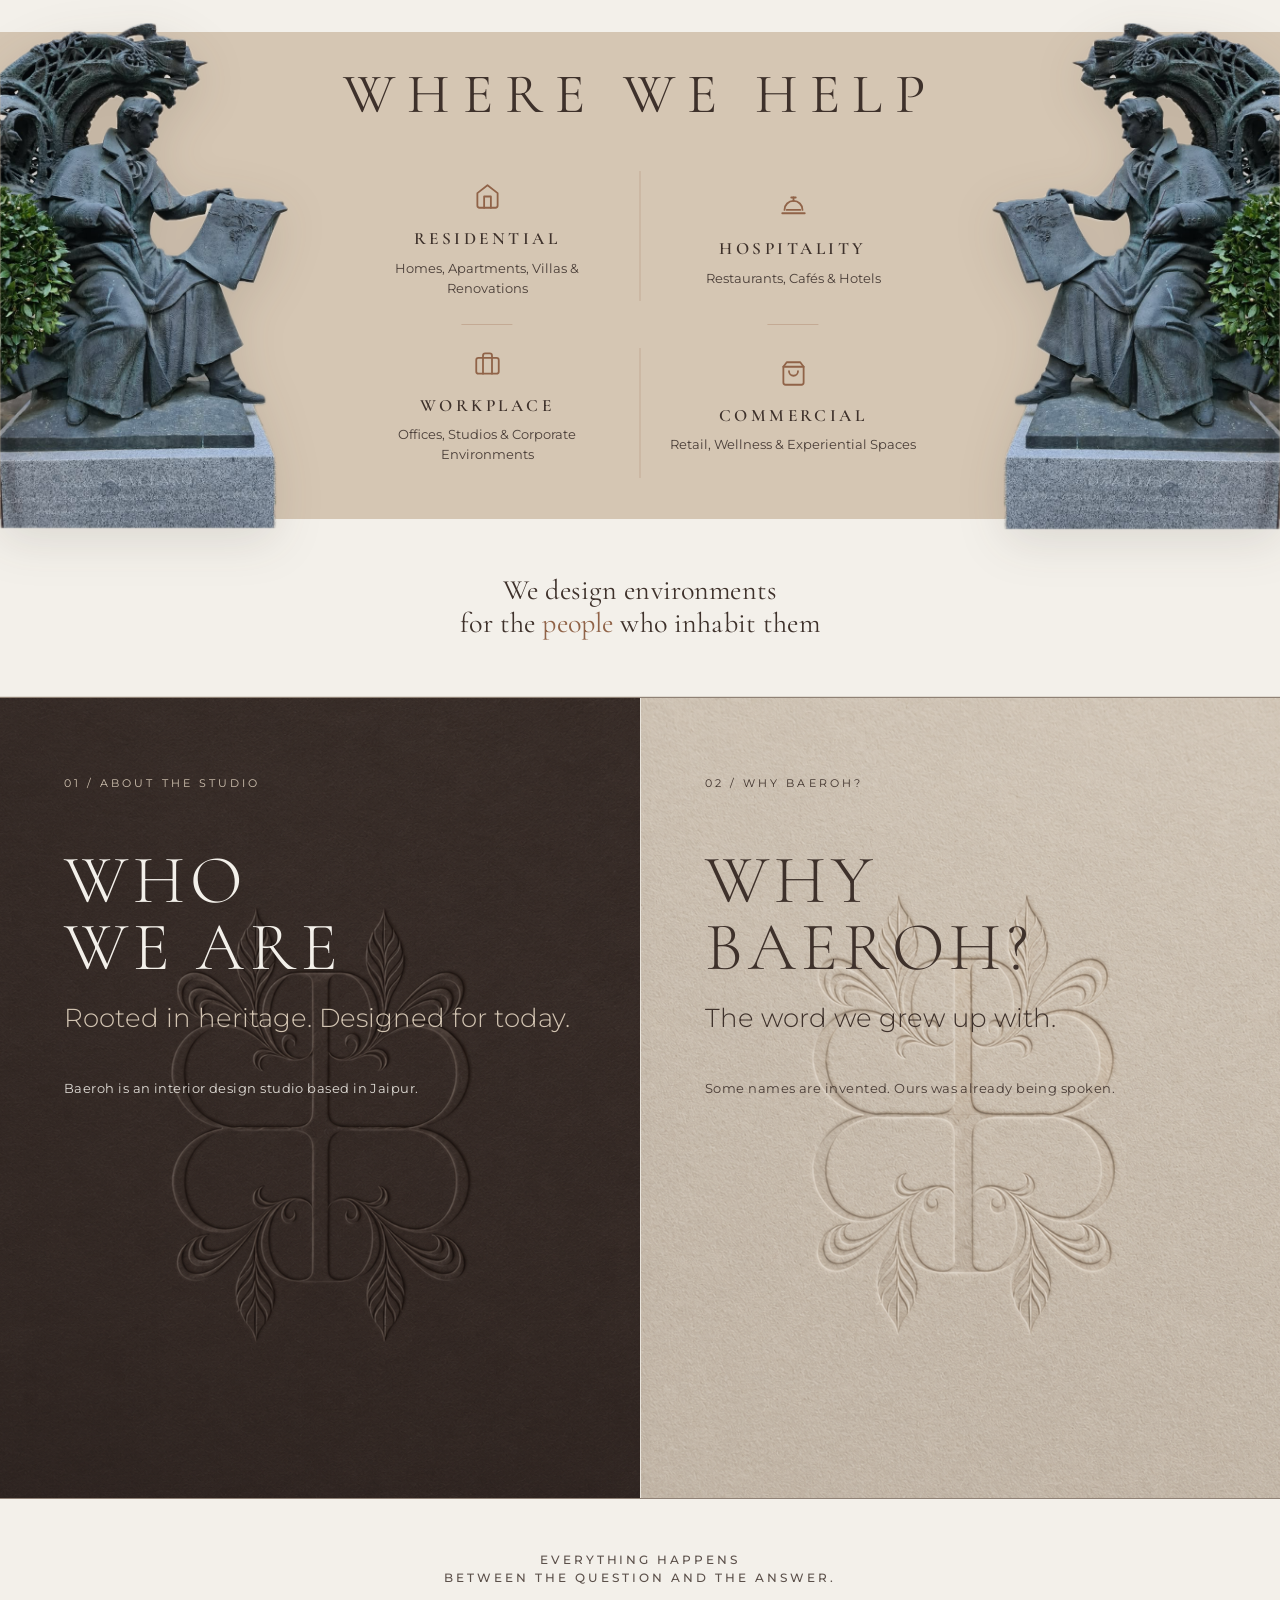
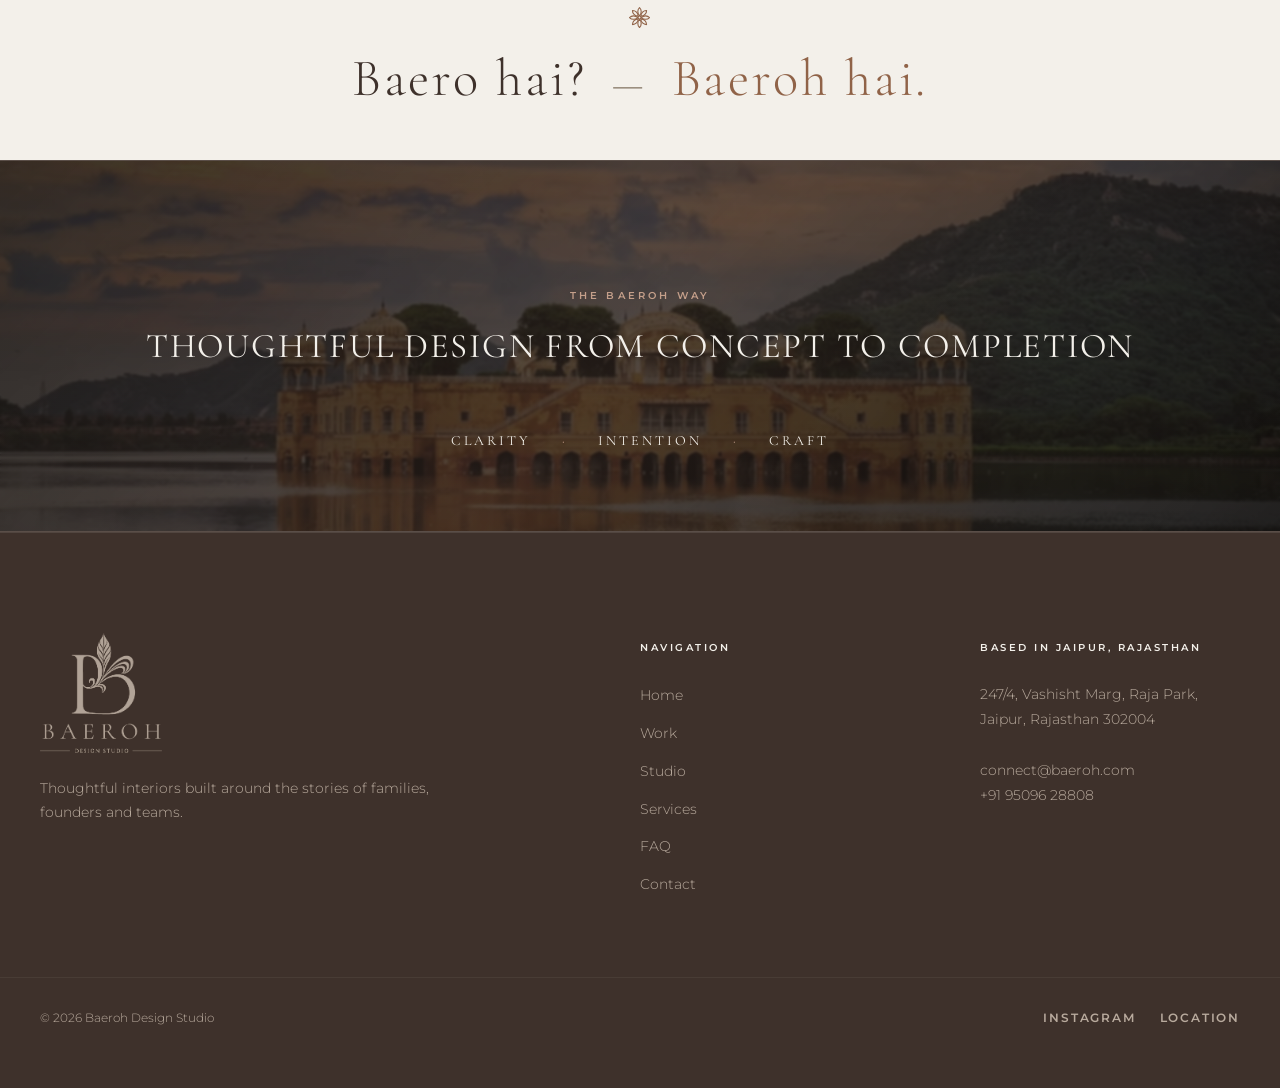
==== commit c092e5d3: "Refine homepage imagery and section headings" ====
--- a/index.html
+++ b/index.html
@@ -231,7 +231,7 @@
   <section class="story-split" id="story-behind-baeroh" data-story-split aria-label="About the Studio and Why Baeroh">
     <!-- LEFT PANEL: Charcoal -->
     <article class="story-panel story-panel--origin" id="story-panel-origin" data-story-panel="origin" aria-labelledby="story-origin-title" tabindex="0">
-      <img class="story-split__image story-split__image--origin" src="assets/charcoal-watermark.png" width="1484" height="1060" alt="" aria-hidden="true" loading="lazy">
+      <img class="story-split__image story-split__image--origin" src="assets/charcoal-watermark.png?v=2.0" width="1484" height="1060" alt="" aria-hidden="true" loading="lazy">
       <div class="story-split__inner story-split__inner--origin">
         <div class="story-split__column">
           <span class="story-split__label">01 / ABOUT THE STUDIO</span>
@@ -257,7 +257,7 @@
 
     <!-- RIGHT PANEL: Ivory -->
     <article class="story-panel story-panel--name" id="story-panel-name" data-story-panel="name" aria-labelledby="story-name-title" tabindex="0">
-      <img class="story-split__image story-split__image--name" src="assets/mushroom-taupe-watermark.png" width="1484" height="1060" alt="" aria-hidden="true" loading="lazy">
+      <img class="story-split__image story-split__image--name" src="assets/mushroom-taupe-watermark.png?v=2.0" width="1484" height="1060" alt="" aria-hidden="true" loading="lazy">
       <div class="story-split__inner story-split__inner--name">
         <span class="story-split__label">02 / WHY BAEROH?</span>
         <h2 class="story-split__title story-split__title--name" id="story-name-title">
--- a/style.css
+++ b/style.css
@@ -241,7 +241,7 @@
 .font-display-section {
   font-family: var(--font-display);
   font-weight: 400;
-  font-size: clamp(28px, 4vw, 46px);
+  font-size: clamp(34px, 4.8vw, 56px);
   line-height: 1.25;
   text-transform: uppercase;
   letter-spacing: 0.18em;
@@ -1824,10 +1824,11 @@
 .design-services-closing p {
   margin: 0;
   font-family: var(--font-display);
-  font-size: clamp(30px, 3.2vw, 48px);
+  font-size: clamp(19px, 2vw, 28px);
   font-weight: 400;
-  line-height: 1.12;
-  letter-spacing: 0.035em;
+  line-height: 1.25;
+  letter-spacing: 0.04em;
+  text-transform: uppercase;
   color: var(--color-ivory);
 }
 
@@ -1988,9 +1989,6 @@
     margin: 11px 0 10px;
   }
 
-  .design-services-closing p {
-    font-size: 29px;
-  }
 }
 
 @media (prefers-reduced-motion: reduce) {
@@ -3091,24 +3089,24 @@
 
 /* Story panels: useful at rest, with quieter detail revealed on interaction. */
 .story-split__image {
-  opacity: 0.12;
+  opacity: 0.82;
   transform: scale(1.015);
 }
 
 .story-panel::before {
-  opacity: 0.18;
+  opacity: 0.38;
 }
 
 .story-split[data-active="origin"] .story-split__image--origin,
 .story-split[data-active="name"] .story-split__image--name,
 .story-panel:focus-within .story-split__image {
-  opacity: 0.34;
+  opacity: 1;
 }
 
 .story-split[data-active="origin"] .story-panel--origin::before,
 .story-split[data-active="name"] .story-panel--name::before,
 .story-panel:focus-within::before {
-  opacity: 0.66;
+  opacity: 0.12;
 }
 
 .story-split__details {
@@ -3218,9 +3216,12 @@
 }
 
 @media (max-width: 768px) {
-  .story-split__image,
+  .story-split__image {
+    opacity: 0.82;
+  }
+
   .story-panel::before {
-    opacity: 0.12;
+    opacity: 0.32;
   }
 
   .story-split__details-more {
@@ -6128,7 +6129,7 @@
   margin: 0;
   color: var(--color-charcoal);
   font-family: var(--font-display);
-  font-size: clamp(40px, 3.8vw, 58px);
+  font-size: clamp(34px, 4.8vw, 56px);
   font-weight: 400;
   line-height: 1.08;
   letter-spacing: 0.22em;
@@ -6314,10 +6315,6 @@
     margin-bottom: 28px;
   }
 
-  .where-we-help-title {
-    font-size: clamp(34px, 4vw, 44px);
-  }
-
   .where-we-help-services-grid {
     max-width: 900px;
   }
@@ -6346,7 +6343,6 @@
   }
 
   .where-we-help-title {
-    font-size: clamp(26px, 7.4vw, 32px);
     letter-spacing: 0.16em;
     white-space: nowrap;
   }
